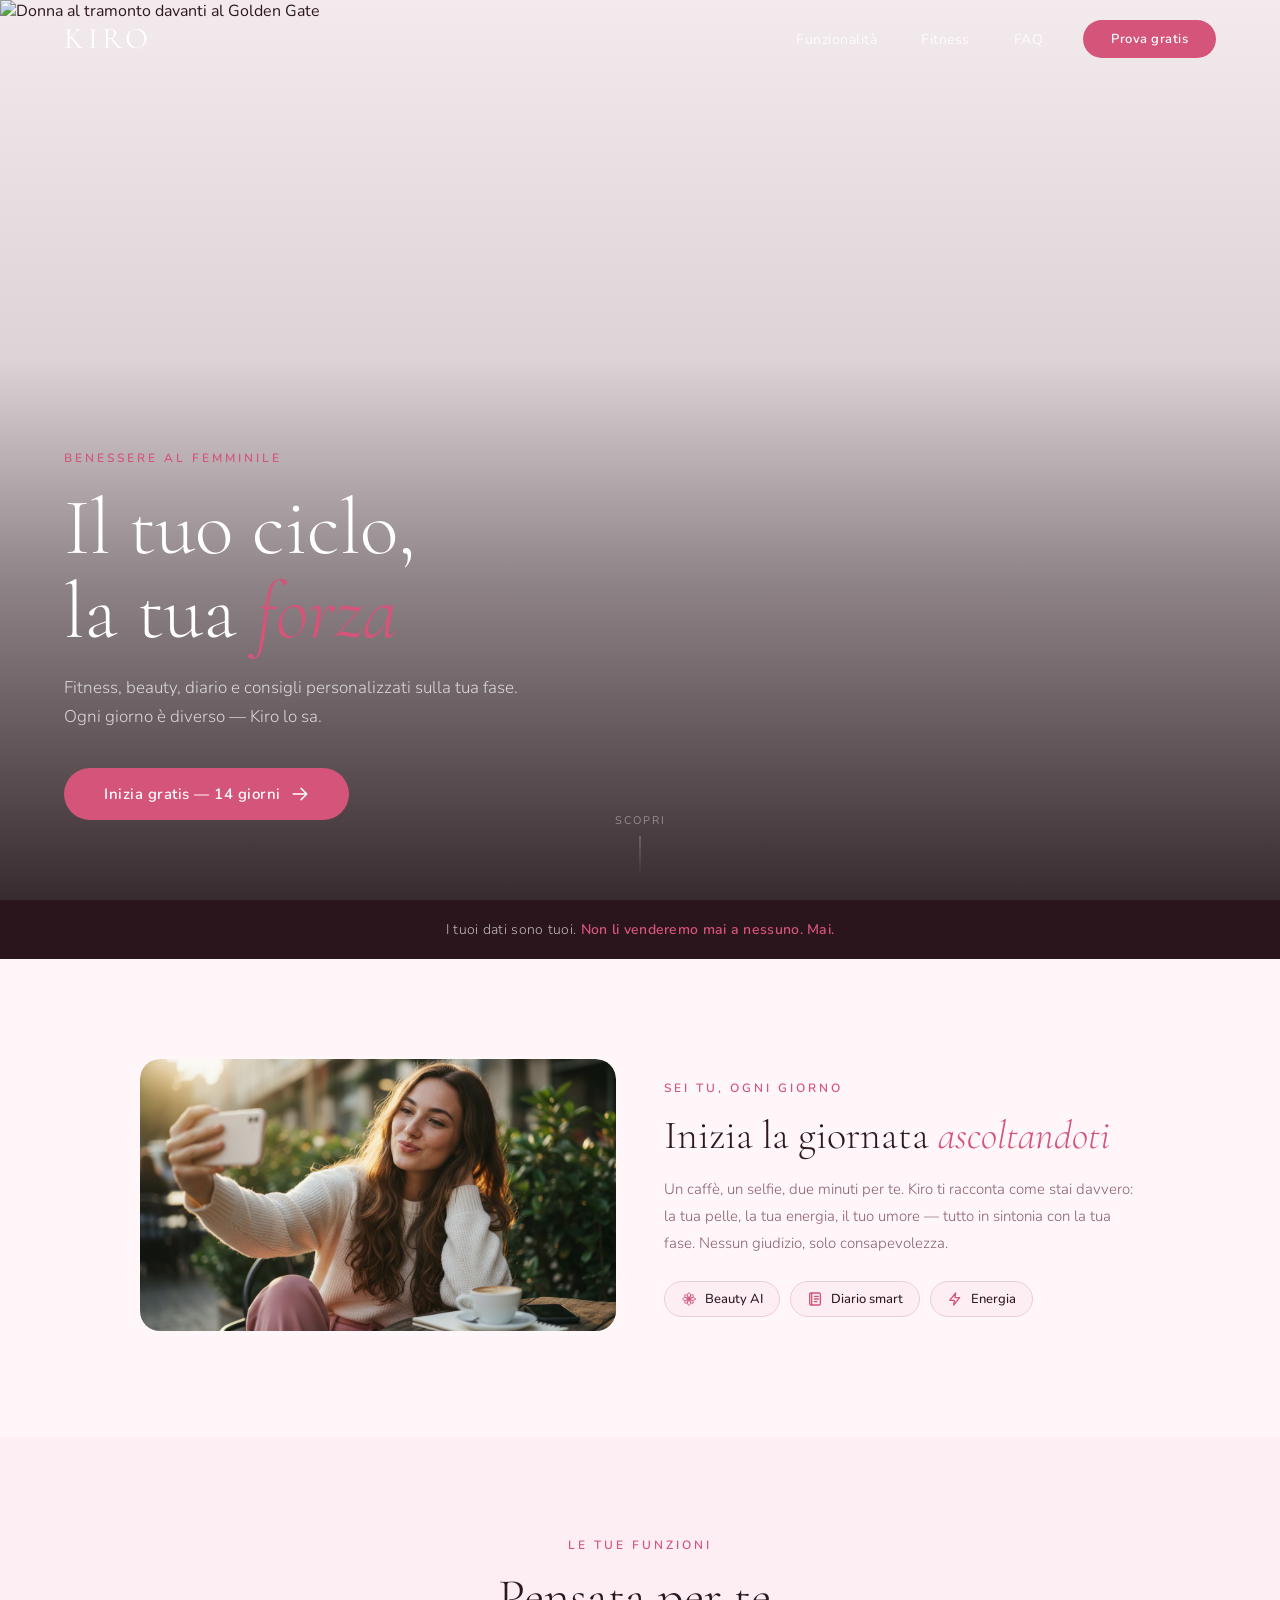
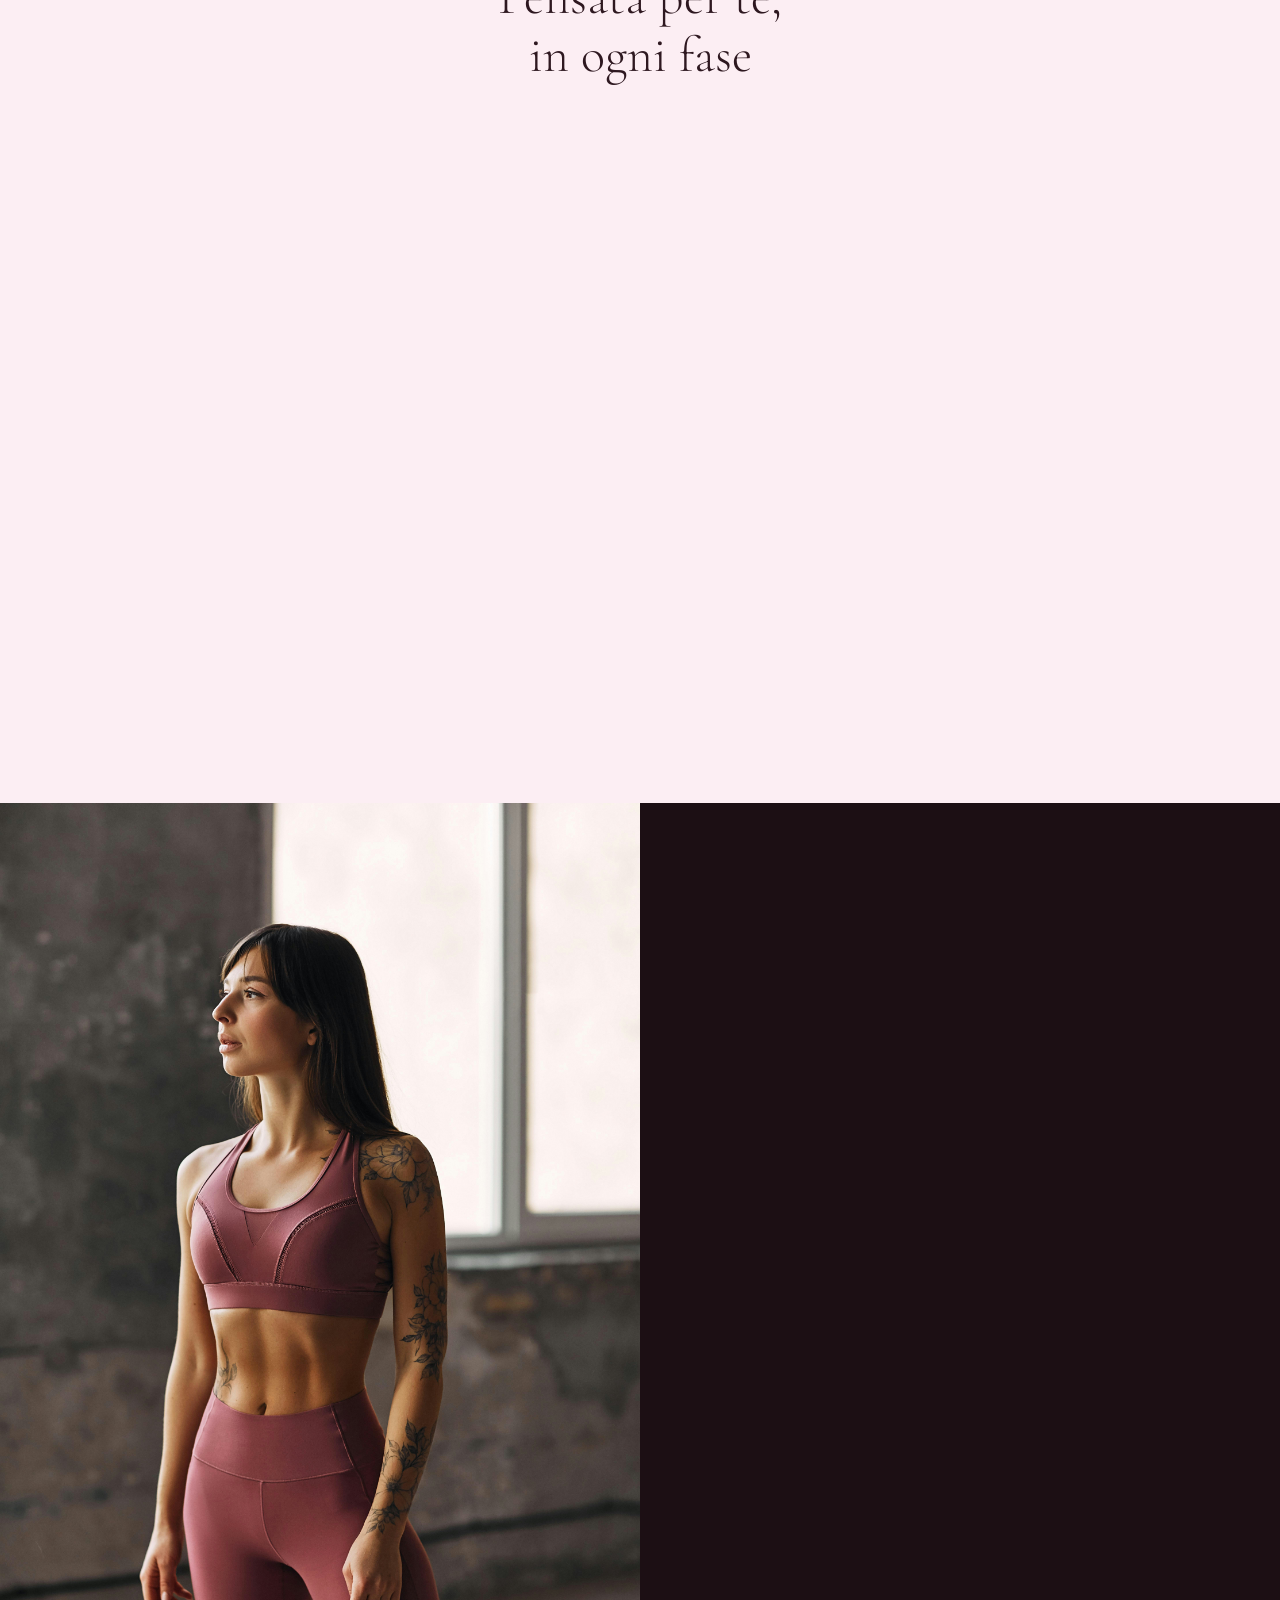
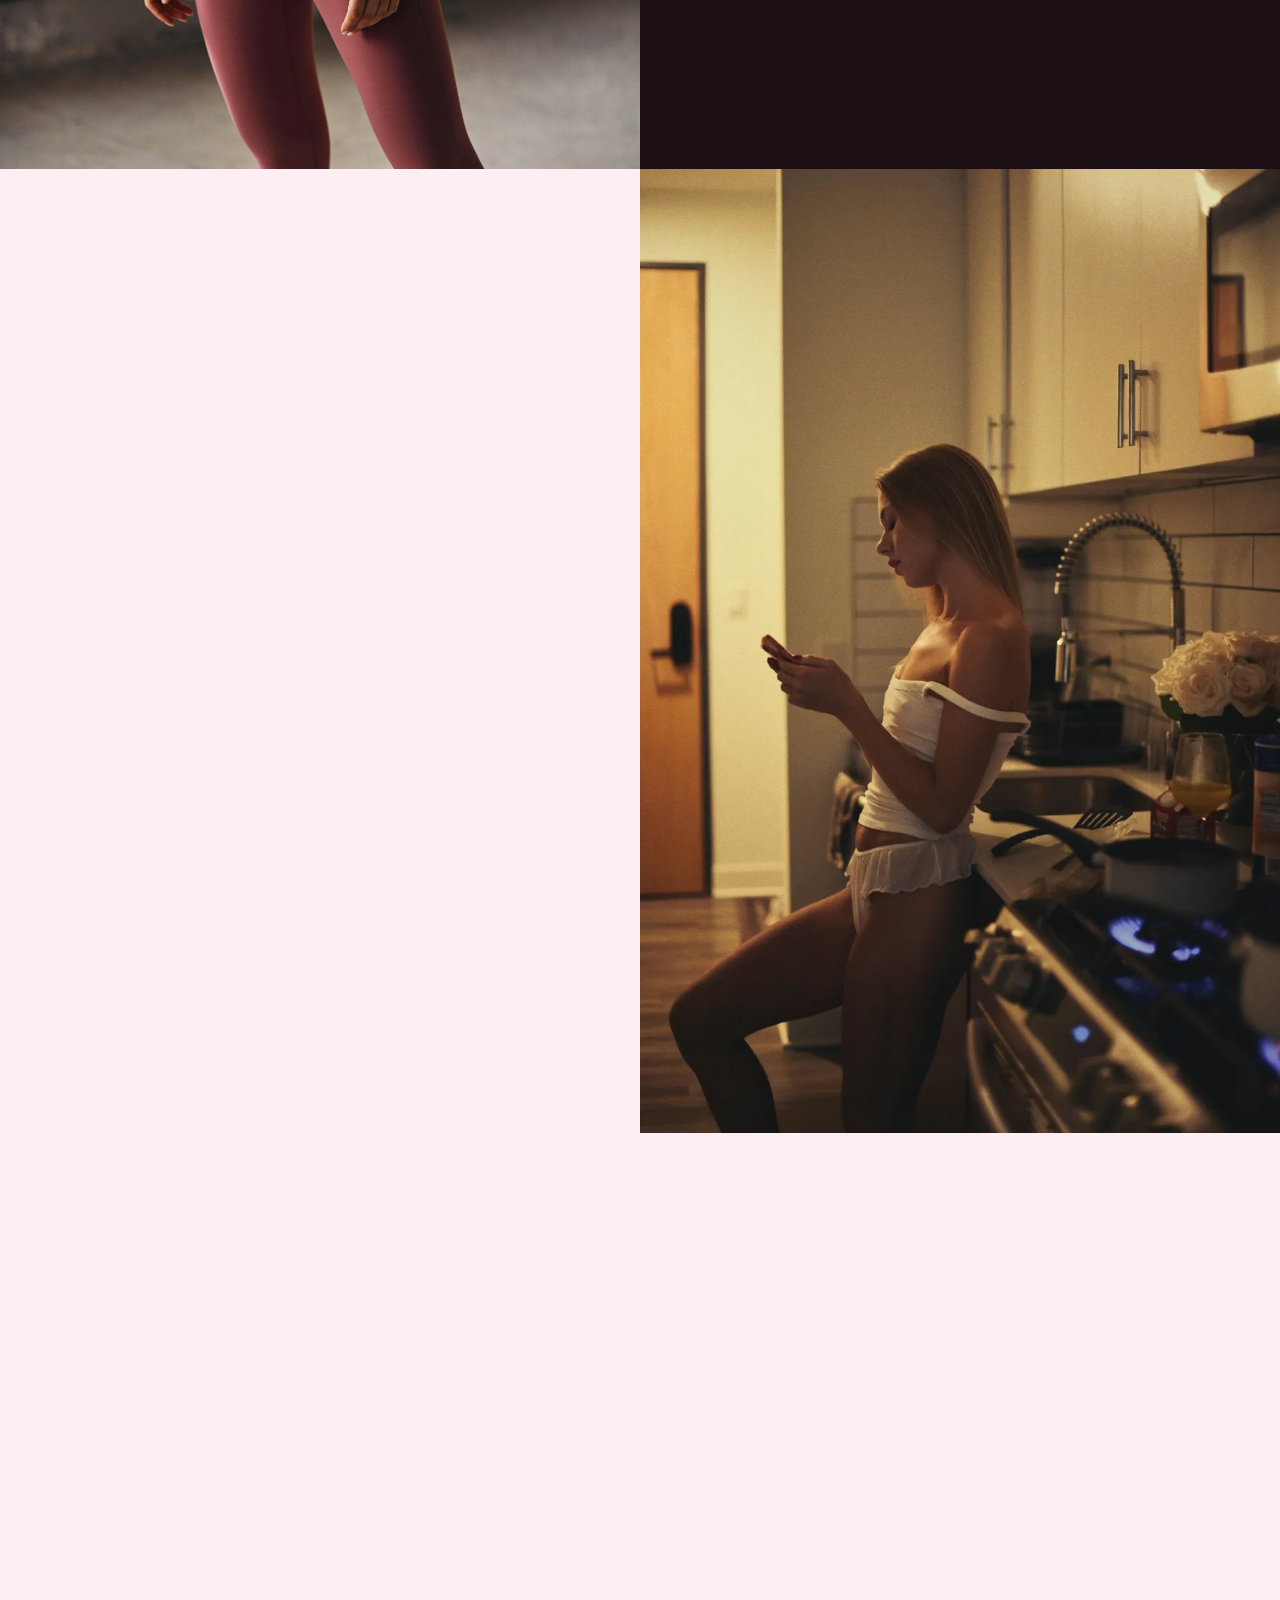
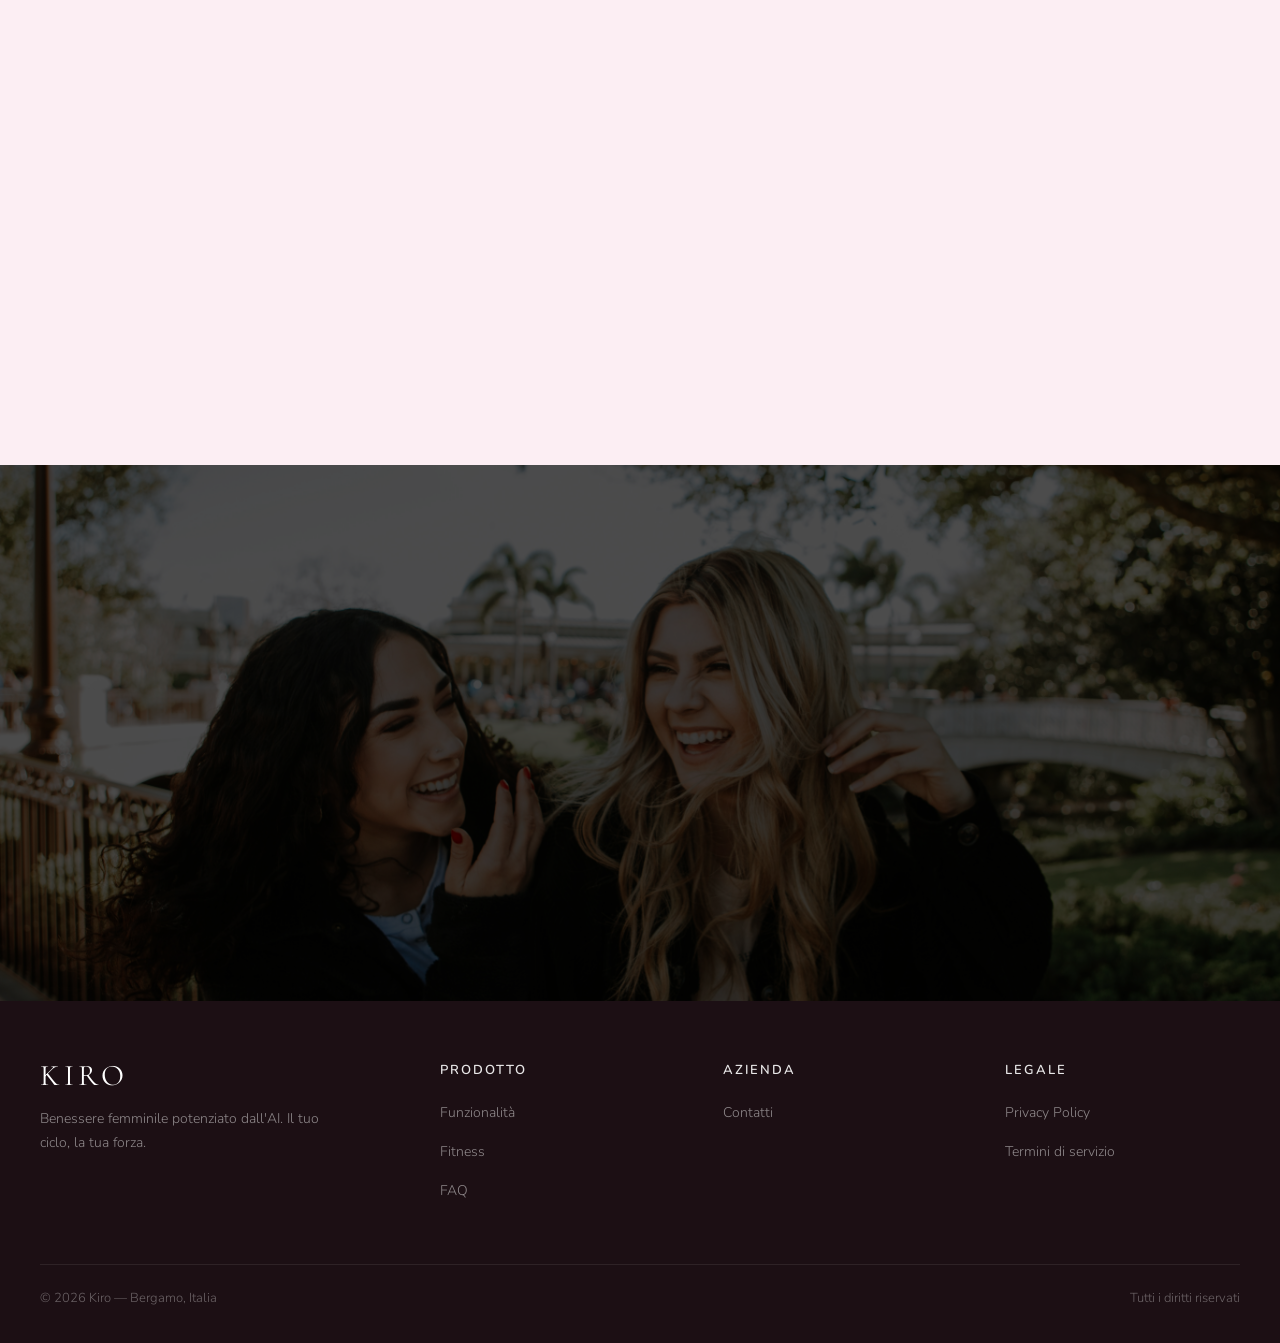
==== index.html @ 4ffe38b7 "Icona AI personale losanga nera" ====
<!DOCTYPE html>
<html lang="it">
<head>
    <meta charset="UTF-8">
    <meta name="viewport" content="width=device-width, initial-scale=1.0">
    <title>Kiro — Il tuo ciclo, la tua forza</title>
    <meta name="description" content="Kiro adatta fitness, beauty, diario e consigli alla fase del tuo ciclo mestruale. Potenziata dall'AI. Provalo gratis 14 giorni.">
    <meta name="theme-color" content="#D4547A">

    <meta property="og:type" content="website">
    <meta property="og:url" content="https://www.getkiroo.com/">
    <meta property="og:title" content="Kiro — Il tuo ciclo, la tua forza">
    <meta property="og:description" content="Fitness, beauty, diario e consigli personalizzati sulla tua fase del ciclo. Potenziata dall'AI.">
    <meta property="og:image" content="https://www.getkiroo.com/images/hero-tramonto.jpg">
    <meta property="og:locale" content="it_IT">
    <meta name="twitter:card" content="summary_large_image">
    <meta name="twitter:title" content="Kiro — Il tuo ciclo, la tua forza">
    <meta name="twitter:description" content="Fitness, beauty, diario e consigli personalizzati sulla tua fase del ciclo.">
    <meta name="twitter:image" content="https://www.getkiroo.com/images/hero-tramonto.jpg">

    <link rel="icon" type="image/svg+xml" href="favicon.svg">
    <link rel="preconnect" href="https://fonts.googleapis.com">
    <link rel="preconnect" href="https://fonts.gstatic.com" crossorigin>
    <link href="https://fonts.googleapis.com/css2?family=Cormorant+Garamond:ital,wght@0,300;0,400;0,500;1,300;1,400&family=Nunito:wght@300;400;600;700&display=swap" rel="stylesheet">
    <link rel="stylesheet" href="css/base.css">
    <link rel="stylesheet" href="css/nav.css">
    <link rel="stylesheet" href="css/hero.css">
    <link rel="stylesheet" href="css/sections.css">
    <link rel="stylesheet" href="css/faq.css">
    <link rel="stylesheet" href="css/footer.css">
    <link rel="stylesheet" href="css/responsive.css">
</head>
<body>

    <nav id="navbar">
        <div class="nav-inner">
            <a href="#" class="nav-logo" aria-label="Kiro home">
                <span class="logo-text">Kiro</span>
            </a>
            <ul class="nav-links" id="navLinks">
                <li><a href="#features">Funzionalità</a></li>
                <li><a href="#fitness">Fitness</a></li>
                <li><a href="#faq">FAQ</a></li>
                <li><a href="#download" class="nav-cta">Prova gratis</a></li>
            </ul>
            <button class="nav-mobile-toggle" id="mobileToggle" aria-label="Apri menu" aria-expanded="false">
                <span></span>
                <span></span>
                <span></span>
            </button>
        </div>
    </nav>

    <section class="hero">
        <img src="images/hero-tramonto.jpg" alt="Donna al tramonto davanti al Golden Gate" class="hero-img">
        <div class="hero-overlay"></div>
        <div class="hero-content">
            <span class="hero-tag">Benessere al femminile</span>
            <h1 class="hero-title">Il tuo ciclo,<br>la tua <em>forza</em></h1>
            <p class="hero-sub">Fitness, beauty, diario e consigli personalizzati sulla tua fase. Ogni giorno è diverso — Kiro lo sa.</p>
            <a href="#download" class="hero-btn">
                Inizia gratis — 14 giorni
                <svg xmlns="http://www.w3.org/2000/svg" fill="none" viewBox="0 0 24 24" stroke-width="2" stroke="currentColor" aria-hidden="true"><path stroke-linecap="round" stroke-linejoin="round" d="M13.5 4.5L21 12m0 0l-7.5 7.5M21 12H3"/></svg>
            </a>
        </div>
        <div class="hero-scroll-hint" aria-hidden="true">
            <span>Scopri</span>
            <div class="scroll-line"></div>
        </div>
    </section>

    <div class="privacy-bar">
        <p>I tuoi dati sono tuoi. <strong>Non li venderemo mai a nessuno. Mai.</strong></p>
    </div>

    <section class="spotlight reveal">
        <div class="container">
            <div class="spotlight-grid">
                <div class="spotlight-img">
                    <img src="images/selfie-caffe.png" alt="Donna sorridente al caffè con il telefono in mano">
                </div>
                <div class="spotlight-text">
                    <span class="tag">Sei tu, ogni giorno</span>
                    <h2>Inizia la giornata <em>ascoltandoti</em></h2>
                    <p>Un caffè, un selfie, due minuti per te. Kiro ti racconta come stai davvero: la tua pelle, la tua energia, il tuo umore — tutto in sintonia con la tua fase. Nessun giudizio, solo consapevolezza.</p>
                    <div class="spotlight-tags">
                        <span class="chip">
                            <svg width="16" height="16" viewBox="0 0 36 36" fill="none" stroke="#D4547A" stroke-width="1.8" stroke-linecap="round" stroke-linejoin="round" aria-hidden="true">
                                <ellipse cx="18" cy="10" rx="3.5" ry="6"/>
                                <ellipse cx="18" cy="26" rx="3.5" ry="6"/>
                                <ellipse cx="10" cy="18" rx="6" ry="3.5"/>
                                <ellipse cx="26" cy="18" rx="6" ry="3.5"/>
                                <g transform="rotate(45 18 18)">
                                    <ellipse cx="18" cy="10" rx="3" ry="5"/>
                                    <ellipse cx="18" cy="26" rx="3" ry="5"/>
                                    <ellipse cx="10" cy="18" rx="5" ry="3"/>
                                    <ellipse cx="26" cy="18" rx="5" ry="3"/>
                                </g>
                                <circle cx="18" cy="18" r="2" fill="#D4547A"/>
                            </svg>
                            Beauty AI
                        </span>
                        <span class="chip">
                            <svg width="16" height="16" viewBox="0 0 24 24" fill="none" stroke="#D4547A" stroke-width="2" stroke-linecap="round" stroke-linejoin="round" aria-hidden="true">
                                <rect x="4" y="3" width="16" height="18" rx="2"/>
                                <path d="M7 3v18"/>
                                <path d="M11 8h6"/>
                                <path d="M11 12h6"/>
                                <path d="M11 16h4"/>
                            </svg>
                            Diario smart
                        </span>
                        <span class="chip">
                            <svg width="16" height="16" viewBox="0 0 24 24" fill="none" stroke="#D4547A" stroke-width="2" stroke-linecap="round" stroke-linejoin="round" aria-hidden="true">
                                <path d="M13 3L4 14h7l-1 7 9 -11h-7l1 -7z"/>
                            </svg>
                            Energia
                        </span>
                    </div>
                </div>
            </div>
        </div>
    </section>

    <section class="features" id="features">
        <div class="features-header reveal">
            <span class="tag">Le tue funzioni</span>
            <h2>Pensata per te,<br>in ogni fase</h2>
        </div>
        <div class="features-grid">

            <div class="feature-card reveal">
                <div class="feature-icon">
                    <svg width="26" height="26" viewBox="0 0 24 24" fill="none" stroke="#D4547A" stroke-width="2" stroke-linecap="round" stroke-linejoin="round" aria-hidden="true">
                        <path d="M16 12a6 6 0 1 1 -6 -6a4 4 0 0 0 6 6z"/>
                    </svg>
                </div>
                <h3>Ciclo</h3>
                <p>Traccia il tuo ciclo con precisione scientifica. Calendario, fertilità e promemoria pillola — tutto a portata di tap.</p>
            </div>

            <div class="feature-card reveal">
                <div class="feature-icon">
                    <svg width="26" height="26" viewBox="0 0 32 32" fill="none" stroke="#D4547A" stroke-width="2" stroke-linecap="round" stroke-linejoin="round" aria-hidden="true">
                        <path d="M5 13h4"/>
                        <path d="M9 9v8"/>
                        <path d="M23 9v8"/>
                        <path d="M23 13h4"/>
                        <path d="M13 9v8"/>
                        <path d="M19 9v8"/>
                        <path d="M13 13h6"/>
                    </svg>
                </div>
                <h3>Fitness</h3>
                <p>Piani di allenamento AI che cambiano con la tua fase. Intenso quando sei carica, leggero quando serve.</p>
            </div>

            <div class="feature-card reveal">
                <div class="feature-icon">
                    <svg width="26" height="26" viewBox="0 0 36 36" fill="none" stroke="#D4547A" stroke-width="1.8" stroke-linecap="round" stroke-linejoin="round" aria-hidden="true">
                        <ellipse cx="18" cy="10" rx="3.5" ry="6"/>
                        <ellipse cx="18" cy="26" rx="3.5" ry="6"/>
                        <ellipse cx="10" cy="18" rx="6" ry="3.5"/>
                        <ellipse cx="26" cy="18" rx="6" ry="3.5"/>
                        <g transform="rotate(45 18 18)">
                            <ellipse cx="18" cy="10" rx="3" ry="5"/>
                            <ellipse cx="18" cy="26" rx="3" ry="5"/>
                            <ellipse cx="10" cy="18" rx="5" ry="3"/>
                            <ellipse cx="26" cy="18" rx="5" ry="3"/>
                        </g>
                        <circle cx="18" cy="18" r="2" fill="#D4547A"/>
                    </svg>
                </div>
                <h3>Beauty</h3>
                <p>Consigli pelle, capelli e makeup basati sulla tua fase. Selfie settimanale con analisi AI personalizzata.</p>
            </div>

            <div class="feature-card reveal">
                <div class="feature-icon">
                    <svg width="26" height="26" viewBox="0 0 24 24" fill="none" stroke="#D4547A" stroke-width="2" stroke-linecap="round" stroke-linejoin="round" aria-hidden="true">
                        <rect x="4" y="3" width="16" height="18" rx="2"/>
                        <path d="M7 3v18"/>
                        <path d="M11 8h6"/>
                        <path d="M11 12h6"/>
                        <path d="M11 16h4"/>
                    </svg>
                </div>
                <h3>Diario</h3>
                <p>Umore, sonno, energia — tutto in un diario smart che ti aiuta a capire i tuoi pattern settimana dopo settimana.</p>
            </div>

            <div class="feature-card reveal">
                <div class="feature-icon">
                    <svg width="26" height="26" viewBox="0 0 24 24" fill="#1C0F14" xmlns="http://www.w3.org/2000/svg" aria-hidden="true">
                        <path d="M12 2L22 12L12 22L2 12Z"/>
                    </svg>
                </div>
                <h3>AI personale</h3>
                <p>Recap settimanali intelligenti, piani che si adattano e analisi che imparano da te. Powered by Claude.</p>
            </div>

            <div class="feature-card reveal">
                <div class="feature-icon">
                    <svg width="26" height="26" viewBox="0 0 24 24" fill="none" stroke="#D4547A" stroke-width="2" stroke-linecap="round" stroke-linejoin="round" aria-hidden="true">
                        <rect x="5" y="11" width="14" height="10" rx="2"/>
                        <path d="M8 11V7a4 4 0 0 1 8 0v4"/>
                    </svg>
                </div>
                <h3>Privacy totale</h3>
                <p>I tuoi dati non vengono mai venduti. Selfie analizzati e cancellati. Il diario si resetta ogni 7 giorni.</p>
            </div>

        </div>
    </section>

    <section class="split" id="fitness">
        <div class="split-img">
            <img src="images/fitness-rosa.jpg" alt="Donna in outfit fitness rosa">
        </div>
        <div class="split-text">
            <div class="split-text-inner reveal">
                <span class="tag">Fitness intelligente</span>
                <h2>Allenati con il tuo <em>ritmo</em></h2>
                <ul class="split-points">
                    <li>
                        <span class="dot"></span>
                        Piano settimanale generato dall'AI in base alla tua fase del ciclo
                    </li>
                    <li>
                        <span class="dot"></span>
                        Intenso quando sei in fase follicolare, leggero in fase luteale
                    </li>
                    <li>
                        <span class="dot"></span>
                        Esercizi sostituibili al volo — scegli tu cosa funziona
                    </li>
                    <li>
                        <span class="dot"></span>
                        Si rinnova ogni 7 giorni, sempre fresco, sempre su misura
                    </li>
                </ul>
            </div>
        </div>
    </section>

    <section class="split split-reverse" id="liberta">
        <div class="split-img">
            <img src="images/cucina-sera.png" alt="Donna la sera, in un momento per sé">
        </div>
        <div class="split-text split-text-light">
            <div class="split-text-inner reveal">
                <span class="tag">Il tuo tempo</span>
                <h2>La libertà di essere <em>te stessa</em></h2>
                <p class="split-paragraph">Nessuno ti conosce meglio di te. Kiro ti dà gli strumenti per ascoltarti — il resto lo decidi tu. Il tuo corpo, le tue scelte, il tuo ritmo. Sempre.</p>
            </div>
        </div>
    </section>

    <section class="faq" id="faq">
        <div class="faq-header reveal">
            <h2>Domande frequenti</h2>
        </div>
        <div class="faq-list">
            <div class="faq-item reveal">
                <button class="faq-q" aria-expanded="false">
                    Kiro è gratuita?
                    <span class="plus" aria-hidden="true">+</span>
                </button>
                <div class="faq-a"><div class="faq-a-inner">
                    Sì! Hai 14 giorni di prova gratuita con tutte le funzionalità. Dopo puoi scegliere il piano mensile a €7,99/mese o annuale a €59,99/anno.
                </div></div>
            </div>
            <div class="faq-item reveal">
                <button class="faq-q" aria-expanded="false">
                    I miei dati sono al sicuro?
                    <span class="plus" aria-hidden="true">+</span>
                </button>
                <div class="faq-a"><div class="faq-a-inner">
                    Assolutamente. I tuoi dati non vengono mai venduti a nessuno. I selfie vengono analizzati e immediatamente cancellati. Le note del diario si cancellano ogni 7 giorni. La tua privacy è sacra.
                </div></div>
            </div>
            <div class="faq-item reveal">
                <button class="faq-q" aria-expanded="false">
                    Come funziona il piano fitness AI?
                    <span class="plus" aria-hidden="true">+</span>
                </button>
                <div class="faq-a"><div class="faq-a-inner">
                    Kiro genera un piano settimanale personalizzato in base alla tua fase del ciclo, al tuo obiettivo, livello di esperienza e attrezzatura disponibile. Ogni 7 giorni ricevi un nuovo piano, e puoi sostituire singoli esercizi in qualsiasi momento.
                </div></div>
            </div>
            <div class="faq-item reveal">
                <button class="faq-q" aria-expanded="false">
                    Il calcolo della fertilità è affidabile?
                    <span class="plus" aria-hidden="true">+</span>
                </button>
                <div class="faq-a"><div class="faq-a-inner">
                    Il calcolo è basato sulla ricerca di Wilcox et al. pubblicata sul New England Journal of Medicine (1995), condotta su 625 cicli reali con misurazioni ormonali. Non sostituisce il consulto medico, ma è scientificamente solido.
                </div></div>
            </div>
            <div class="faq-item reveal">
                <button class="faq-q" aria-expanded="false">
                    Su quali dispositivi funziona?
                    <span class="plus" aria-hidden="true">+</span>
                </button>
                <div class="faq-a"><div class="faq-a-inner">
                    Kiro è disponibile su iOS (iPhone). La versione Android è in arrivo. L'app è sviluppata con React Native per garantire un'esperienza fluida e nativa.
                </div></div>
            </div>
            <div class="faq-item reveal">
                <button class="faq-q" aria-expanded="false">
                    Cosa analizza il selfie beauty?
                    <span class="plus" aria-hidden="true">+</span>
                </button>
                <div class="faq-a"><div class="faq-a-inner">
                    Scatti un selfie settimanale e l'AI analizza lo stato della tua pelle in relazione alla fase del ciclo, dandoti consigli personalizzati su skincare, capelli, makeup e profumo. La foto non viene mai salvata.
                </div></div>
            </div>
            <div class="faq-item reveal">
                <button class="faq-q" aria-expanded="false">
                    Posso cancellare l'abbonamento?
                    <span class="plus" aria-hidden="true">+</span>
                </button>
                <div class="faq-a"><div class="faq-a-inner">
                    Certo. Puoi cancellare in qualsiasi momento direttamente dall'app. Nessun vincolo, nessuna penale, nessuna domanda.
                </div></div>
            </div>
        </div>
    </section>

    <section class="cta-final" id="download">
        <img src="images/amiche-ridono.jpg" alt="" class="cta-final-bg" aria-hidden="true">
        <div class="cta-final-content reveal">
            <h2>Inizia a vivere<br>al tuo <em>ritmo</em></h2>
            <p>14 giorni gratuiti. Nessun impegno. Solo tu.</p>
            <a href="#" class="hero-btn" id="downloadBtn">
                Scarica Kiro
                <svg xmlns="http://www.w3.org/2000/svg" fill="none" viewBox="0 0 24 24" stroke-width="2" stroke="currentColor" aria-hidden="true"><path stroke-linecap="round" stroke-linejoin="round" d="M13.5 4.5L21 12m0 0l-7.5 7.5M21 12H3"/></svg>
            </a>
            <p class="cta-coming">Disponibile presto su App Store</p>
        </div>
    </section>

    <footer>
        <div class="footer-inner">
            <div class="footer-brand">
                <a href="#" class="nav-logo" aria-label="Kiro home">
                    <span class="logo-text">Kiro</span>
                </a>
                <p>Benessere femminile potenziato dall'AI. Il tuo ciclo, la tua forza.</p>
            </div>
            <div class="footer-col">
                <h4>Prodotto</h4>
                <ul>
                    <li><a href="#features">Funzionalità</a></li>
                    <li><a href="#fitness">Fitness</a></li>
                    <li><a href="#faq">FAQ</a></li>
                </ul>
            </div>
            <div class="footer-col">
                <h4>Azienda</h4>
                <ul>
                    <li><a href="mailto:hello@getkiroo.com">Contatti</a></li>
                </ul>
            </div>
            <div class="footer-col">
                <h4>Legale</h4>
                <ul>
                    <li><a href="privacy.html">Privacy Policy</a></li>
                    <li><a href="termini.html">Termini di servizio</a></li>
                </ul>
            </div>
        </div>
        <div class="footer-bottom">
            <p>&copy; 2026 Kiro — Bergamo, Italia</p>
            <p>Tutti i diritti riservati</p>
        </div>
    </footer>

    <script src="script.js"></script>
</body>
</html>
---- css/base.css ----
:root {
    --accent: #D4547A;
    --accent-dark: #B8435F;
    --bg: #FFF6F9;
    --soft: #FCEEF3;
    --muted: #EDCDD7;
    --text: #2E1820;
    --text-secondary: #8A6070;
    --text-tertiary: #BBA0AC;
    --dark: #1C0F14;
    --dark2: #2A151C;
    --green: #81C784;
    --green-soft: #E8F5E9;
    --font-display: 'Cormorant Garamond', Georgia, serif;
    --font-body: 'Nunito', sans-serif;
}

* { margin: 0; padding: 0; box-sizing: border-box; }

html {
    scroll-behavior: smooth;
    -webkit-font-smoothing: antialiased;
}

body {
    font-family: var(--font-body);
    color: var(--text);
    background: var(--bg);
    overflow-x: hidden;
}

section[id],
div[id] {
    scroll-margin-top: 80px;
}

.container {
    max-width: 1200px;
    margin: 0 auto;
    padding: 0 24px;
}

.tag {
    font-family: var(--font-body);
    font-size: 12px;
    font-weight: 600;
    letter-spacing: 3px;
    text-transform: uppercase;
    color: var(--accent);
    margin-bottom: 16px;
    display: block;
}

.reveal {
    opacity: 0;
    transform: translateY(40px);
    transition: opacity 0.8s cubic-bezier(0.22, 1, 0.36, 1), transform 0.8s cubic-bezier(0.22, 1, 0.36, 1);
}

.reveal.visible {
    opacity: 1;
    transform: translateY(0);
}

@keyframes fadeUp {
    from { opacity: 0; transform: translateY(30px); }
    to { opacity: 1; transform: translateY(0); }
}

@keyframes fadeIn {
    from { opacity: 0; }
    to { opacity: 1; }
}

@keyframes scrollPulse {
    0%, 100% { opacity: 0.4; transform: scaleY(1); }
    50% { opacity: 1; transform: scaleY(1.2); }
}
---- css/nav.css ----
nav {
    position: fixed;
    top: 0;
    left: 0;
    right: 0;
    z-index: 1000;
    padding: 20px 0;
    transition: all 0.4s ease;
}

nav.scrolled {
    background: rgba(28, 15, 20, 0.92);
    backdrop-filter: blur(20px);
    -webkit-backdrop-filter: blur(20px);
    padding: 14px 0;
    box-shadow: 0 4px 30px rgba(0,0,0,0.15);
}

nav .nav-inner {
    max-width: 1200px;
    margin: 0 auto;
    padding: 0 24px;
    display: flex;
    align-items: center;
    justify-content: space-between;
}

.nav-logo {
    display: inline-flex;
    align-items: center;
    text-decoration: none;
}

.logo-text {
    font-family: var(--font-display);
    font-size: 30px;
    font-weight: 400;
    letter-spacing: 4px;
    color: #fff;
    text-transform: uppercase;
    line-height: 1;
    transition: color 0.3s ease;
}

.logo-icon { flex-shrink: 0; }

.nav-links {
    display: flex;
    gap: 36px;
    list-style: none;
    align-items: center;
}

.nav-links a {
    color: rgba(255,255,255,0.85);
    text-decoration: none;
    font-family: var(--font-body);
    font-size: 14px;
    font-weight: 400;
    letter-spacing: 0.5px;
    transition: color 0.3s;
    padding: 8px 4px;
    display: inline-block;
}

.nav-links a:hover { color: #fff; }

.nav-cta {
    background: var(--accent) !important;
    color: #fff !important;
    padding: 10px 28px !important;
    border-radius: 50px;
    font-weight: 600 !important;
    font-size: 13px !important;
    letter-spacing: 0.5px;
    transition: background 0.3s, transform 0.3s !important;
    display: inline-block;
}

.nav-cta:hover {
    background: var(--accent-dark) !important;
    transform: translateY(-1px);
}

.nav-mobile-toggle {
    display: none;
    background: none;
    border: none;
    cursor: pointer;
    padding: 12px;
    min-width: 48px;
    min-height: 48px;
    align-items: center;
    justify-content: center;
    flex-direction: column;
    gap: 5px;
}

.nav-mobile-toggle span {
    display: block;
    width: 24px;
    height: 2px;
    background: #fff;
    transition: all 0.3s;
    border-radius: 2px;
}

.nav-mobile-toggle.active span:nth-child(1) {
    transform: translateY(7px) rotate(45deg);
}
.nav-mobile-toggle.active span:nth-child(2) {
    opacity: 0;
}
.nav-mobile-toggle.active span:nth-child(3) {
    transform: translateY(-7px) rotate(-45deg);
}
---- css/hero.css ----
/* ═══════════════════════════════════════
   HERO
   ═══════════════════════════════════════ */
.hero {
    position: relative;
    width: 100%;
    height: 100vh;
    min-height: 700px;
    overflow: hidden;
    display: flex;
    align-items: flex-end;
}

.hero-img {
    position: absolute;
    inset: 0;
    width: 100%;
    height: 100%;
    object-fit: cover;
    object-position: center 40%;
}

.hero-overlay {
    position: absolute;
    inset: 0;
    background: linear-gradient(
        to top,
        rgba(28, 15, 20, 0.88) 0%,
        rgba(28, 15, 20, 0.5) 35%,
        rgba(28, 15, 20, 0.15) 60%,
        rgba(28, 15, 20, 0.05) 100%
    );
}

.hero-content {
    position: relative;
    z-index: 2;
    padding: 0 24px 80px 24px;
    max-width: 1200px;
    margin: 0 auto;
    width: 100%;
}

.hero-tag {
    display: inline-block;
    font-family: var(--font-body);
    font-size: 12px;
    font-weight: 600;
    letter-spacing: 3px;
    text-transform: uppercase;
    color: var(--accent);
    margin-bottom: 20px;
    opacity: 0;
    animation: fadeUp 0.8s 0.3s forwards;
}

.hero-title {
    font-family: var(--font-display);
    font-weight: 300;
    font-size: clamp(42px, 7vw, 80px);
    line-height: 1.05;
    color: #fff;
    max-width: 680px;
    margin-bottom: 20px;
    opacity: 0;
    animation: fadeUp 0.8s 0.5s forwards;
}

.hero-title em {
    font-style: italic;
    color: var(--accent);
}

.hero-sub {
    font-family: var(--font-body);
    font-size: 17px;
    font-weight: 300;
    color: rgba(255,255,255,0.75);
    max-width: 480px;
    line-height: 1.7;
    margin-bottom: 36px;
    opacity: 0;
    animation: fadeUp 0.8s 0.7s forwards;
}

.hero-btn {
    display: inline-flex;
    align-items: center;
    gap: 10px;
    background: var(--accent);
    color: #fff;
    padding: 16px 40px;
    border-radius: 50px;
    font-family: var(--font-body);
    font-size: 15px;
    font-weight: 600;
    text-decoration: none;
    letter-spacing: 0.5px;
    transition: all 0.4s cubic-bezier(0.22, 1, 0.36, 1);
    opacity: 0;
    animation: fadeUp 0.8s 0.9s forwards;
}

.hero-btn:hover {
    background: var(--accent-dark);
    transform: translateY(-3px);
    box-shadow: 0 12px 40px rgba(212, 84, 122, 0.35);
}

.hero-btn svg {
    width: 18px;
    height: 18px;
    transition: transform 0.3s;
}

.hero-btn:hover svg { transform: translateX(3px); }

.hero-scroll-hint {
    position: absolute;
    bottom: 24px;
    left: 50%;
    transform: translateX(-50%);
    z-index: 2;
    display: flex;
    flex-direction: column;
    align-items: center;
    gap: 8px;
    opacity: 0;
    animation: fadeIn 1s 1.5s forwards;
}

.hero-scroll-hint span {
    font-size: 11px;
    letter-spacing: 2px;
    text-transform: uppercase;
    color: rgba(255,255,255,0.4);
    font-family: var(--font-body);
}

.scroll-line {
    width: 1px;
    height: 40px;
    background: linear-gradient(to bottom, rgba(255,255,255,0.4), transparent);
    animation: scrollPulse 2s ease-in-out infinite;
}

/* ═══════════════════════════════════════
   PRIVACY BAR
   ═══════════════════════════════════════ */
.privacy-bar {
    background: var(--dark2);
    padding: 20px 24px;
    text-align: center;
}

.privacy-bar p {
    font-family: var(--font-body);
    font-size: 14px;
    font-weight: 300;
    color: rgba(255,255,255,0.7);
    letter-spacing: 0.3px;
}

.privacy-bar strong {
    color: var(--accent);
    font-weight: 600;
}
---- css/sections.css ----
.spotlight {
    padding: 100px 24px;
}

.spotlight-grid {
    display: grid;
    grid-template-columns: 1fr 1fr;
    gap: 48px;
    align-items: center;
    max-width: 1000px;
    margin: 0 auto;
}

.spotlight-img {
    border-radius: 20px;
    overflow: hidden;
}

.spotlight-img img {
    width: 100%;
    height: 100%;
    object-fit: cover;
    border-radius: 20px;
    transition: transform 0.7s cubic-bezier(0.22, 1, 0.36, 1);
}

.spotlight-img:hover img { transform: scale(1.03); }

.spotlight-text h2 {
    font-family: var(--font-display);
    font-weight: 300;
    font-size: clamp(28px, 4vw, 40px);
    color: var(--text);
    line-height: 1.15;
    margin-bottom: 18px;
}

.spotlight-text h2 em {
    font-style: italic;
    color: var(--accent);
}

.spotlight-text p {
    font-family: var(--font-body);
    font-size: 15px;
    font-weight: 300;
    color: var(--text-secondary);
    line-height: 1.8;
    margin-bottom: 24px;
}

.spotlight-tags {
    display: flex;
    gap: 10px;
    flex-wrap: wrap;
}

.chip {
    display: inline-flex;
    align-items: center;
    gap: 8px;
    background: var(--soft);
    color: var(--text);
    font-family: var(--font-body);
    font-size: 13px;
    font-weight: 500;
    padding: 8px 16px;
    border-radius: 50px;
    border: 1px solid var(--muted);
}

.chip svg {
    flex-shrink: 0;
}

.features {
    padding: 100px 24px;
    background: var(--soft);
}

.features-header {
    text-align: center;
    margin-bottom: 64px;
}

.features-header h2 {
    font-family: var(--font-display);
    font-weight: 300;
    font-size: clamp(32px, 5vw, 50px);
    color: var(--text);
    line-height: 1.15;
}

.features-grid {
    display: grid;
    grid-template-columns: repeat(3, 1fr);
    gap: 24px;
    max-width: 1000px;
    margin: 0 auto;
}

.feature-card {
    background: #fff;
    border-radius: 20px;
    padding: 36px 28px;
    transition: transform 0.4s cubic-bezier(0.22, 1, 0.36, 1), box-shadow 0.4s;
    border: 1px solid rgba(237,205,215,0.4);
}

.feature-card:hover {
    transform: translateY(-6px);
    box-shadow: 0 20px 60px rgba(212, 84, 122, 0.1);
}

.feature-icon {
    width: 52px;
    height: 52px;
    background: var(--soft);
    border-radius: 14px;
    display: flex;
    align-items: center;
    justify-content: center;
    margin-bottom: 20px;
}

.feature-icon svg {
    width: 26px;
    height: 26px;
}

.feature-card h3 {
    font-family: var(--font-display);
    font-size: 22px;
    font-weight: 400;
    color: var(--text);
    margin-bottom: 10px;
}

.feature-card p {
    font-family: var(--font-body);
    font-size: 14px;
    font-weight: 300;
    color: var(--text-secondary);
    line-height: 1.7;
}

.split {
    display: grid;
    grid-template-columns: 1fr 1fr;
    min-height: 600px;
}

.split-img {
    position: relative;
    overflow: hidden;
}

.split-img img {
    width: 100%;
    height: 100%;
    object-fit: cover;
    transition: transform 0.8s cubic-bezier(0.22, 1, 0.36, 1);
}

.split-img:hover img { transform: scale(1.03); }

.split-text {
    background: var(--dark);
    display: flex;
    align-items: center;
    padding: 60px 64px;
}

.split-text-inner { max-width: 460px; }

.split-text h2 {
    font-family: var(--font-display);
    font-weight: 300;
    font-size: clamp(30px, 4vw, 44px);
    color: #fff;
    line-height: 1.15;
    margin-bottom: 24px;
}

.split-text h2 em {
    font-style: italic;
    color: var(--accent);
}

.split-points {
    list-style: none;
    margin-top: 28px;
}

.split-points li {
    display: flex;
    align-items: flex-start;
    gap: 14px;
    margin-bottom: 20px;
    font-family: var(--font-body);
    font-size: 15px;
    font-weight: 300;
    color: rgba(255,255,255,0.8);
    line-height: 1.6;
}

.split-points li .dot {
    width: 8px;
    height: 8px;
    border-radius: 50%;
    background: var(--accent);
    flex-shrink: 0;
    margin-top: 8px;
}

.split-reverse { direction: rtl; }
.split-reverse > * { direction: ltr; }

.split-text-light { background: var(--soft); }
.split-text-light h2 { color: var(--text); }

.split-paragraph {
    font-family: var(--font-body);
    font-size: 16px;
    font-weight: 300;
    color: var(--text-secondary);
    line-height: 1.8;
}
---- css/faq.css ----
/* ═══════════════════════════════════════
   FAQ
   ═══════════════════════════════════════ */
.faq {
    padding: 100px 24px;
    background: var(--soft);
}

.faq-header {
    text-align: center;
    margin-bottom: 56px;
}

.faq-header h2 {
    font-family: var(--font-display);
    font-weight: 300;
    font-size: clamp(32px, 5vw, 50px);
    color: var(--text);
}

.faq-list {
    max-width: 720px;
    margin: 0 auto;
}

.faq-item {
    background: #fff;
    border-radius: 16px;
    margin-bottom: 12px;
    overflow: hidden;
    border: 1px solid rgba(237,205,215,0.4);
    transition: box-shadow 0.3s;
}

.faq-item:hover {
    box-shadow: 0 4px 20px rgba(212, 84, 122, 0.08);
}

.faq-q {
    width: 100%;
    background: none;
    border: none;
    padding: 22px 28px;
    display: flex;
    align-items: center;
    justify-content: space-between;
    cursor: pointer;
    font-family: var(--font-body);
    font-size: 16px;
    font-weight: 600;
    color: var(--text);
    text-align: left;
    gap: 16px;
}

.faq-q .plus {
    font-size: 22px;
    color: var(--accent);
    flex-shrink: 0;
    transition: transform 0.3s;
    font-weight: 300;
}

.faq-item.open .faq-q .plus { transform: rotate(45deg); }

.faq-a {
    max-height: 0;
    overflow: hidden;
    transition: max-height 0.4s cubic-bezier(0.22, 1, 0.36, 1);
}

.faq-a-inner {
    padding: 0 28px 22px;
    font-family: var(--font-body);
    font-size: 14px;
    font-weight: 300;
    color: var(--text-secondary);
    line-height: 1.8;
}
---- css/footer.css ----
.cta-final {
    position: relative;
    padding: 120px 24px;
    text-align: center;
    overflow: hidden;
}

.cta-final-bg {
    position: absolute;
    inset: 0;
    width: 100%;
    height: 100%;
    object-fit: cover;
    filter: brightness(0.3);
}

.cta-final-content {
    position: relative;
    z-index: 2;
}

.cta-final h2 {
    font-family: var(--font-display);
    font-weight: 300;
    font-size: clamp(36px, 6vw, 60px);
    color: #fff;
    line-height: 1.1;
    margin-bottom: 16px;
}

.cta-final h2 em {
    font-style: italic;
    color: var(--accent);
}

.cta-final p {
    font-family: var(--font-body);
    font-size: 16px;
    font-weight: 300;
    color: rgba(255,255,255,0.7);
    margin-bottom: 36px;
}

.cta-final .hero-btn {
    opacity: 1;
    animation: none;
}

.cta-coming {
    margin-top: 20px !important;
    margin-bottom: 0 !important;
    font-size: 13px !important;
    color: rgba(255,255,255,0.5) !important;
    letter-spacing: 1px;
    text-transform: uppercase;
    font-weight: 400 !important;
}

footer {
    background: var(--dark);
    padding: 60px 24px 36px;
}

.footer-inner {
    max-width: 1200px;
    margin: 0 auto;
    display: grid;
    grid-template-columns: 1.5fr 1fr 1fr 1fr;
    gap: 48px;
    margin-bottom: 48px;
}

.footer-brand .nav-logo {
    display: inline-flex;
    margin-bottom: 16px;
}

.footer-brand p {
    font-family: var(--font-body);
    font-size: 14px;
    font-weight: 300;
    color: rgba(255,255,255,0.5);
    line-height: 1.7;
    max-width: 280px;
}

.footer-col h4 {
    font-family: var(--font-body);
    font-size: 13px;
    font-weight: 600;
    letter-spacing: 2px;
    text-transform: uppercase;
    color: rgba(255,255,255,0.9);
    margin-bottom: 20px;
}

.footer-col ul { list-style: none; }
.footer-col ul li { margin-bottom: 12px; }

.footer-col ul a {
    font-family: var(--font-body);
    font-size: 14px;
    font-weight: 300;
    color: rgba(255,255,255,0.5);
    text-decoration: none;
    transition: color 0.3s;
    display: inline-block;
    padding: 4px 0;
}

.footer-col ul a:hover { color: var(--accent); }

.footer-bottom {
    max-width: 1200px;
    margin: 0 auto;
    padding-top: 24px;
    border-top: 1px solid rgba(255,255,255,0.08);
    display: flex;
    align-items: center;
    justify-content: space-between;
    flex-wrap: wrap;
    gap: 12px;
}

.footer-bottom p {
    font-family: var(--font-body);
    font-size: 13px;
    font-weight: 300;
    color: rgba(255,255,255,0.35);
}
---- css/responsive.css ----
@media (max-width: 900px) {
    .spotlight-grid { grid-template-columns: 1fr; gap: 32px; }
    .features-grid { grid-template-columns: repeat(2, 1fr); }
    .split { grid-template-columns: 1fr; }
    .split-text { padding: 48px 32px; }
    .footer-inner { grid-template-columns: 1fr 1fr; }
}

@media (max-width: 640px) {
    .nav-links {
        display: none;
        position: absolute;
        top: 100%;
        left: 0;
        right: 0;
        background: rgba(28, 15, 20, 0.98);
        backdrop-filter: blur(20px);
        -webkit-backdrop-filter: blur(20px);
        flex-direction: column;
        padding: 20px 24px 28px;
        gap: 4px;
        align-items: stretch;
        border-top: 1px solid rgba(255,255,255,0.08);
    }

    .nav-links.open {
        display: flex;
    }

    .nav-links li {
        width: 100%;
    }

    .nav-links a {
        display: block;
        padding: 14px 0;
        font-size: 15px;
        width: 100%;
        border-bottom: 1px solid rgba(255,255,255,0.06);
    }

    .nav-links li:last-child a {
        border-bottom: none;
        margin-top: 12px;
        text-align: center;
    }

    .nav-cta {
        padding: 14px 28px !important;
    }

    .nav-mobile-toggle {
        display: flex;
    }

    .hero-content {
        padding-bottom: 60px;
    }

    .features-grid {
        grid-template-columns: 1fr;
    }

    .split-text {
        padding: 40px 24px;
    }

    .footer-inner {
        grid-template-columns: 1fr;
        gap: 32px;
    }

    .footer-bottom {
        flex-direction: column;
        text-align: center;
    }
}
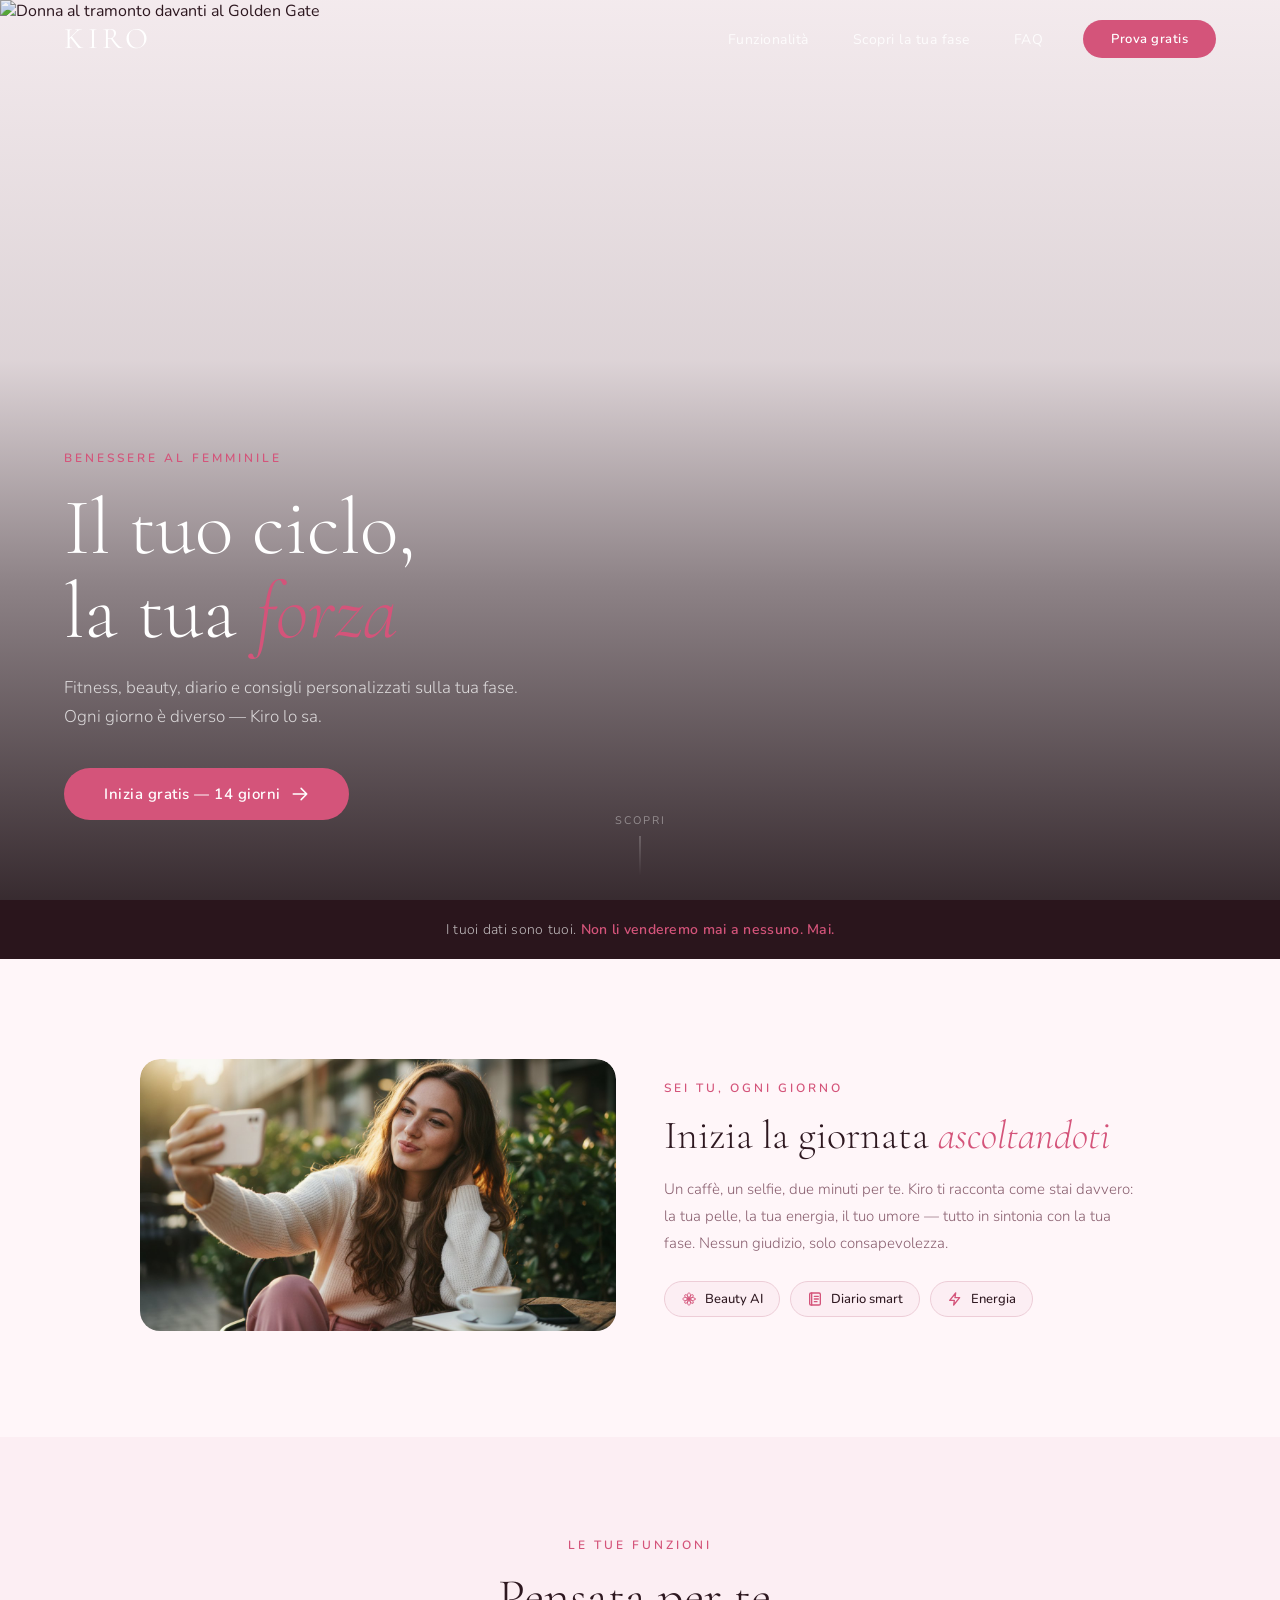
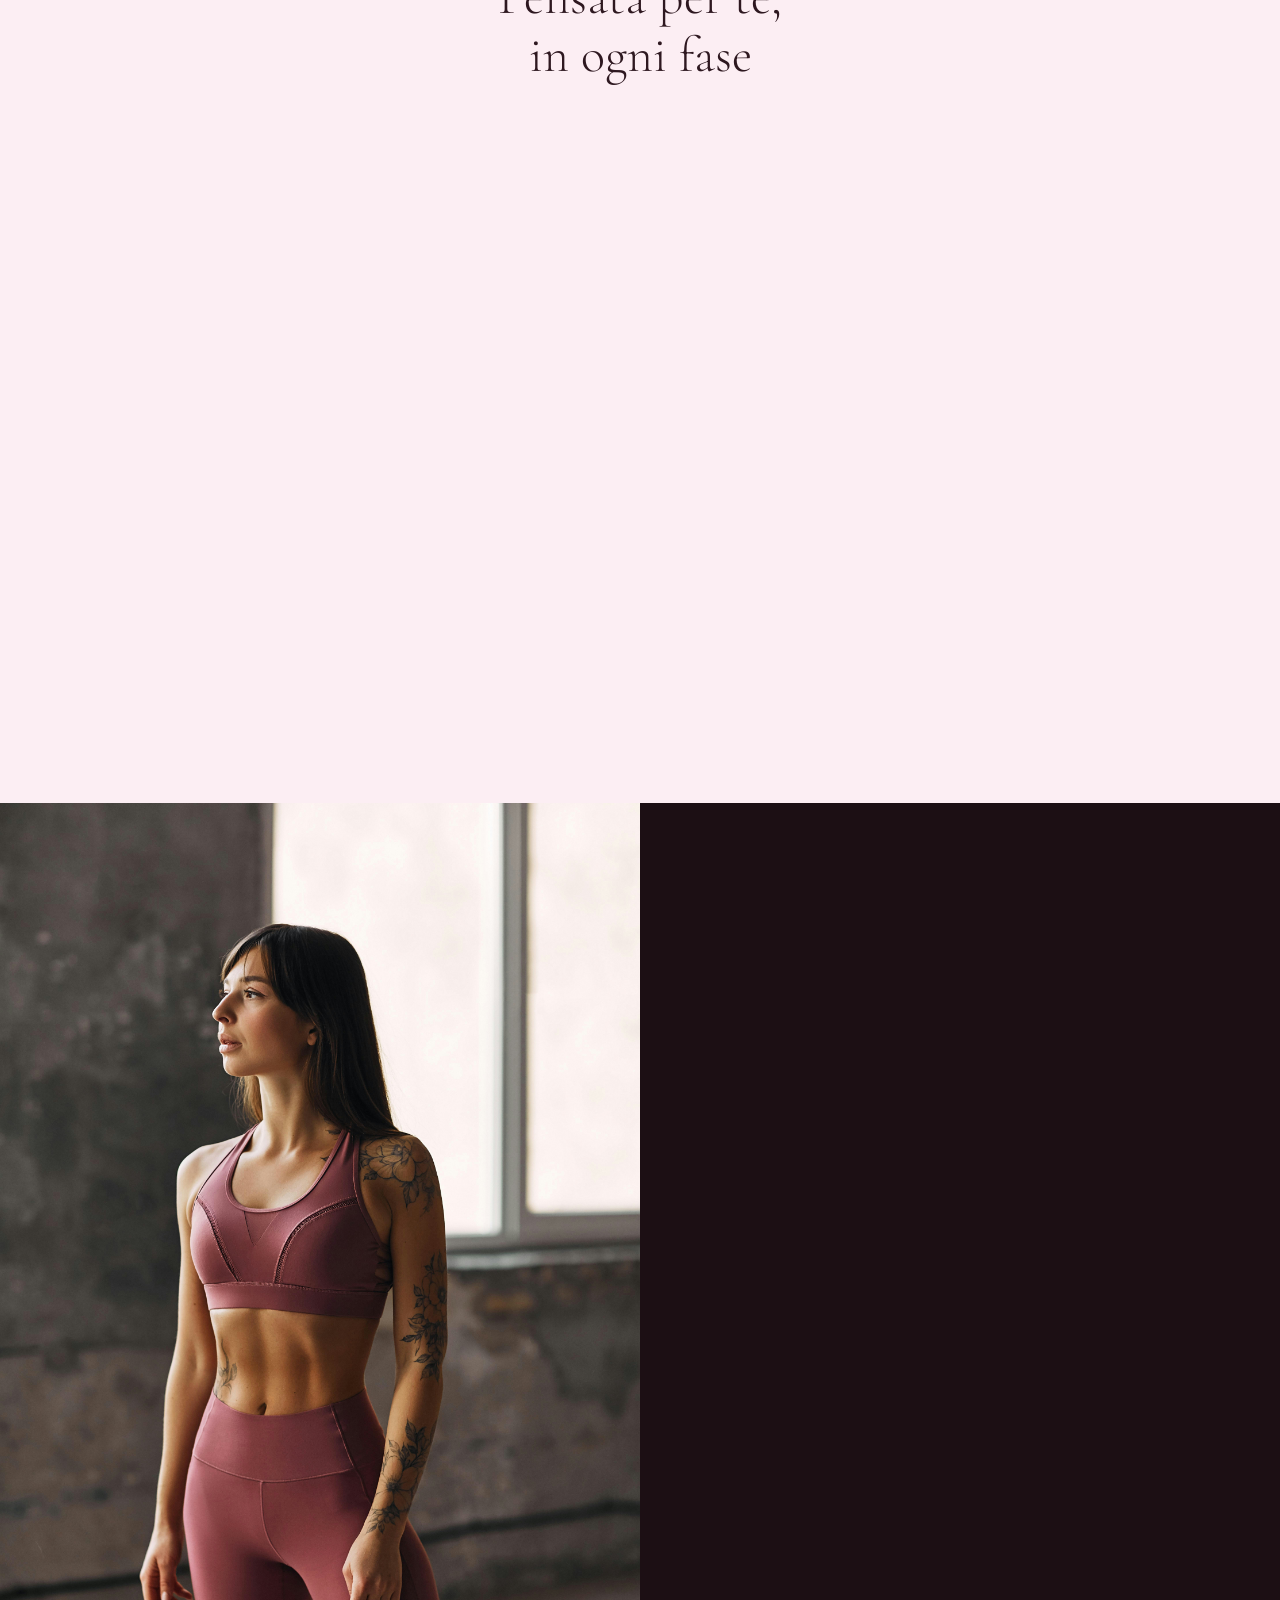
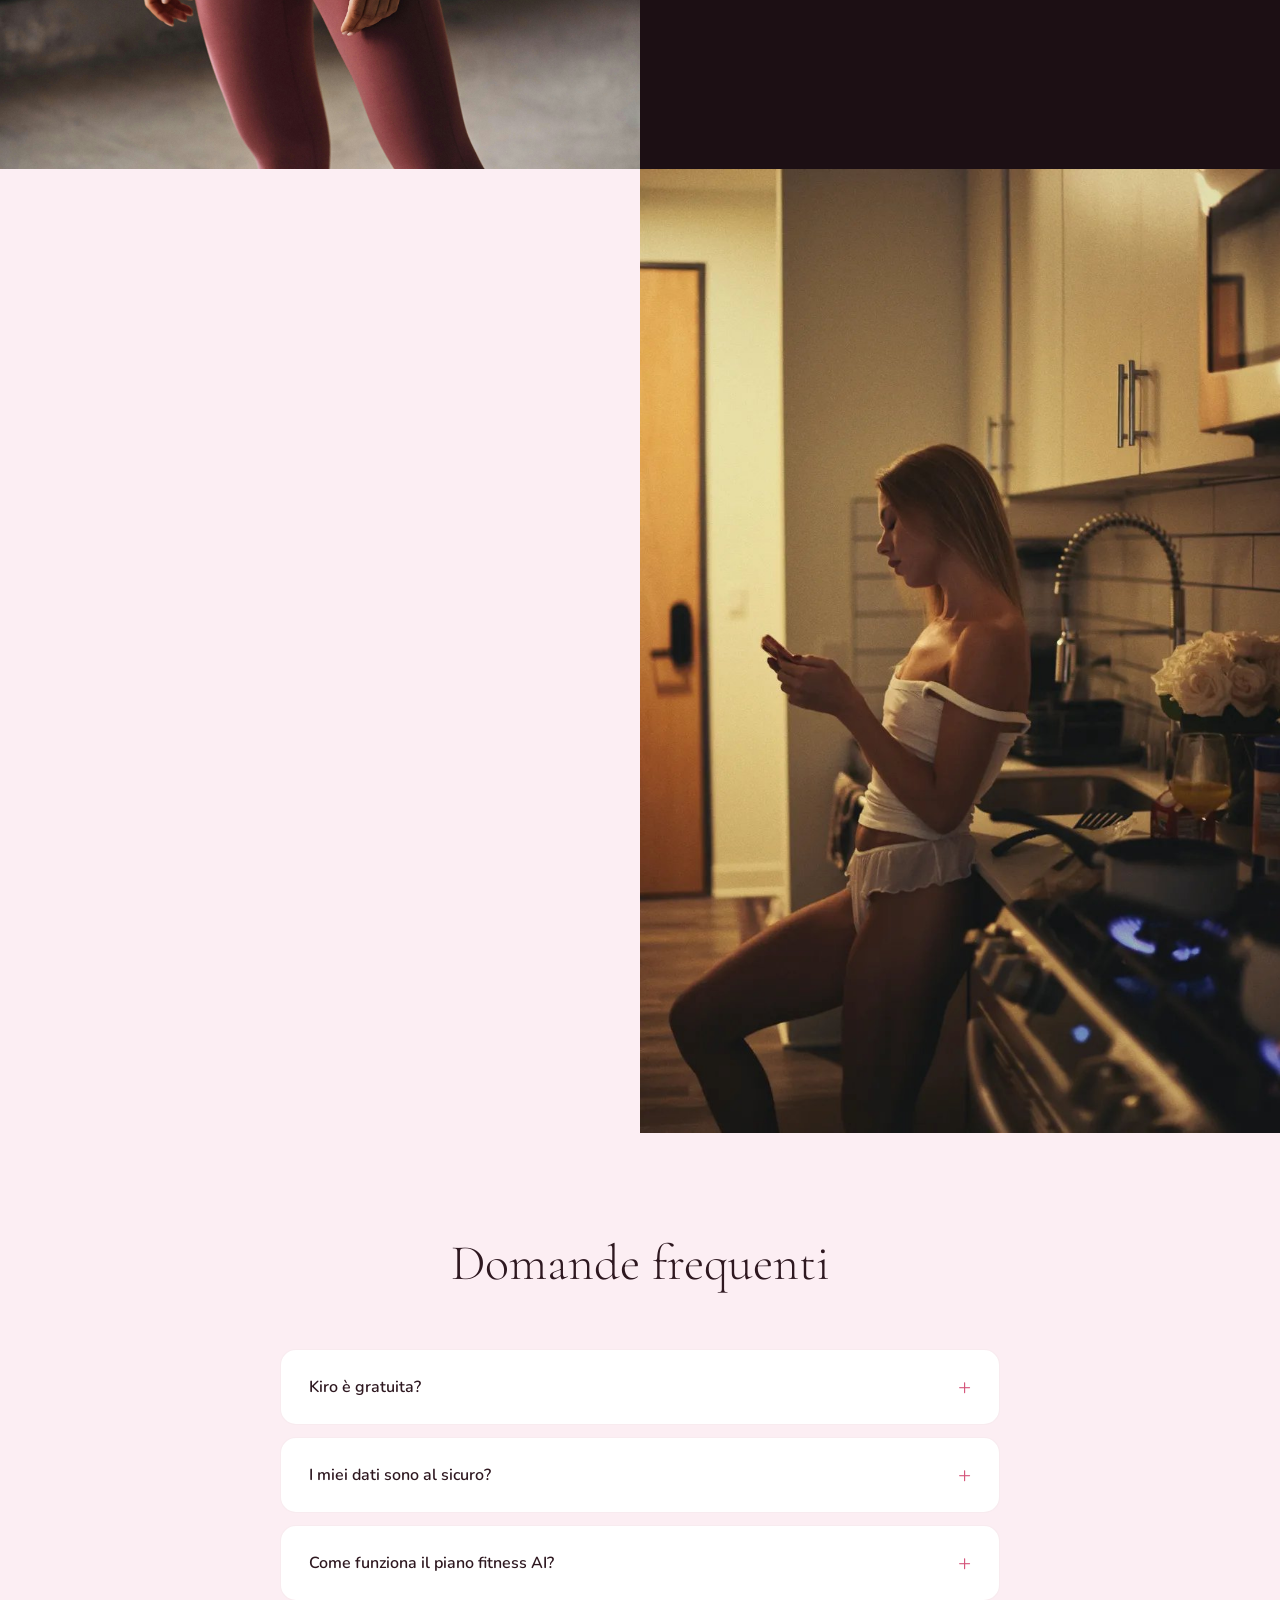
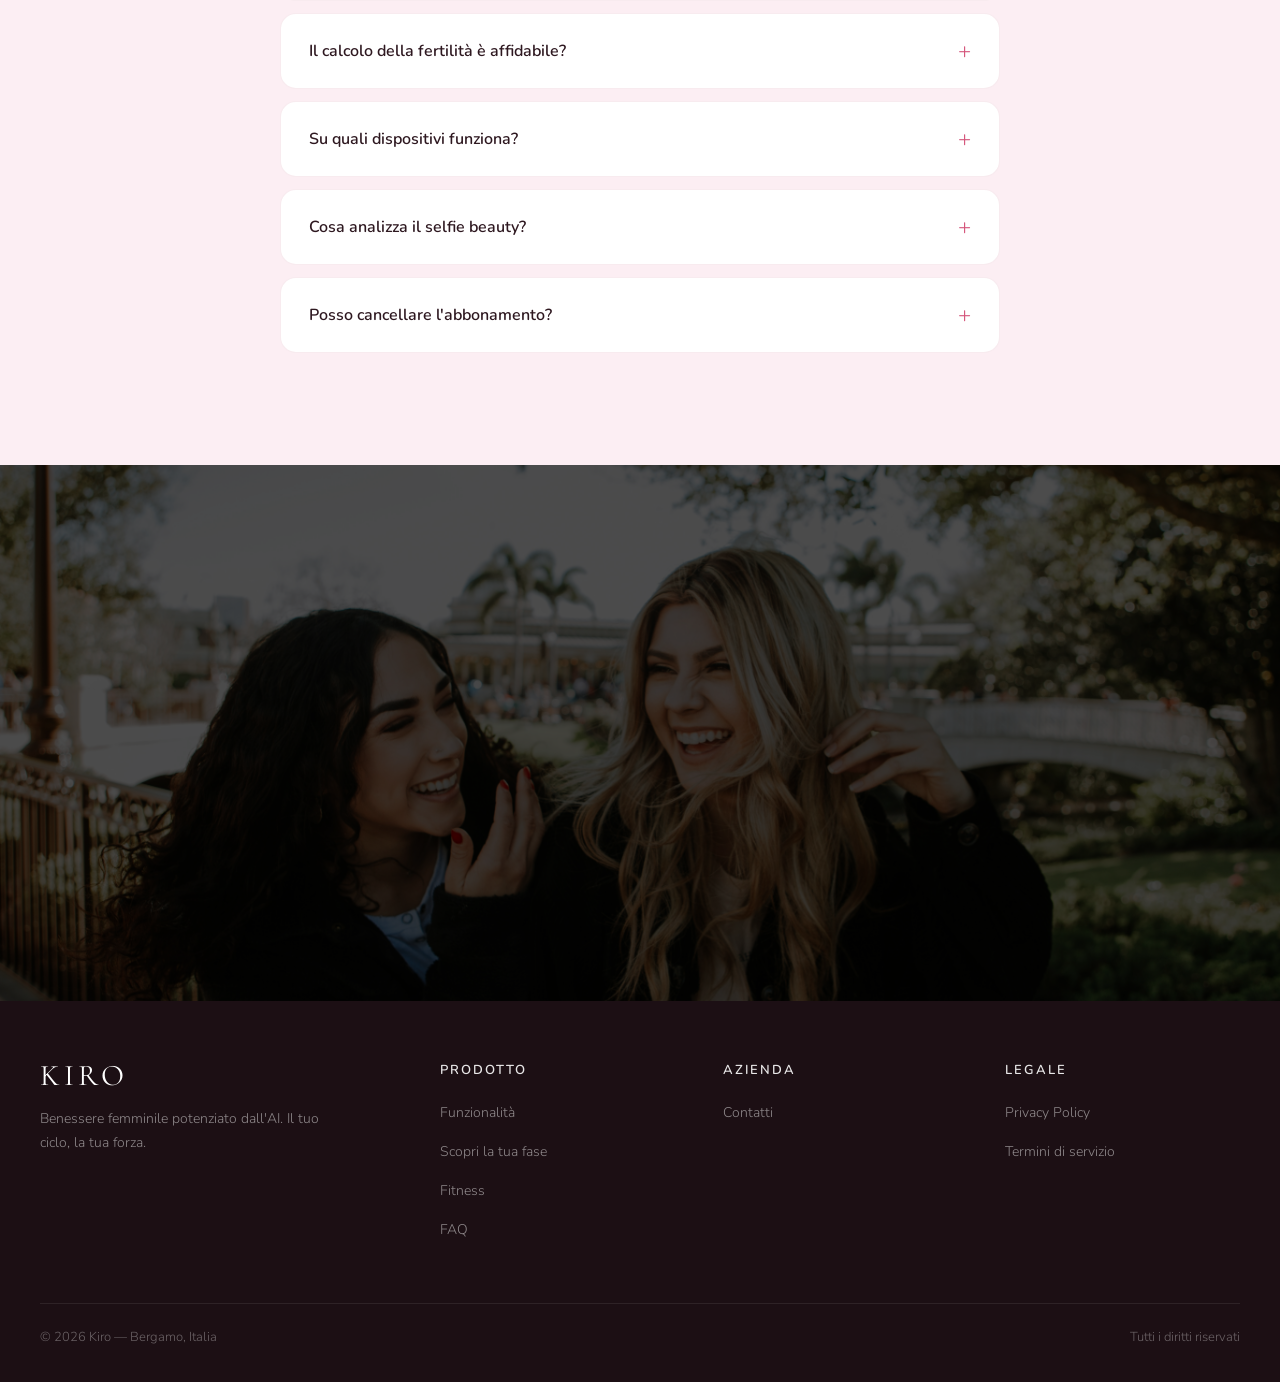
==== commit 5058b524: "Pagina Scopri la tua fase con calcolatore ciclo" ====
--- a/index.html
+++ b/index.html
@@ -39,7 +39,7 @@
             </a>
             <ul class="nav-links" id="navLinks">
                 <li><a href="#features">Funzionalità</a></li>
-                <li><a href="#fitness">Fitness</a></li>
+                <li><a href="scopri-la-tua-fase.html">Scopri la tua fase</a></li>
                 <li><a href="#faq">FAQ</a></li>
                 <li><a href="#download" class="nav-cta">Prova gratis</a></li>
             </ul>
@@ -352,6 +352,7 @@
                 <h4>Prodotto</h4>
                 <ul>
                     <li><a href="#features">Funzionalità</a></li>
+                    <li><a href="scopri-la-tua-fase.html">Scopri la tua fase</a></li>
                     <li><a href="#fitness">Fitness</a></li>
                     <li><a href="#faq">FAQ</a></li>
                 </ul>
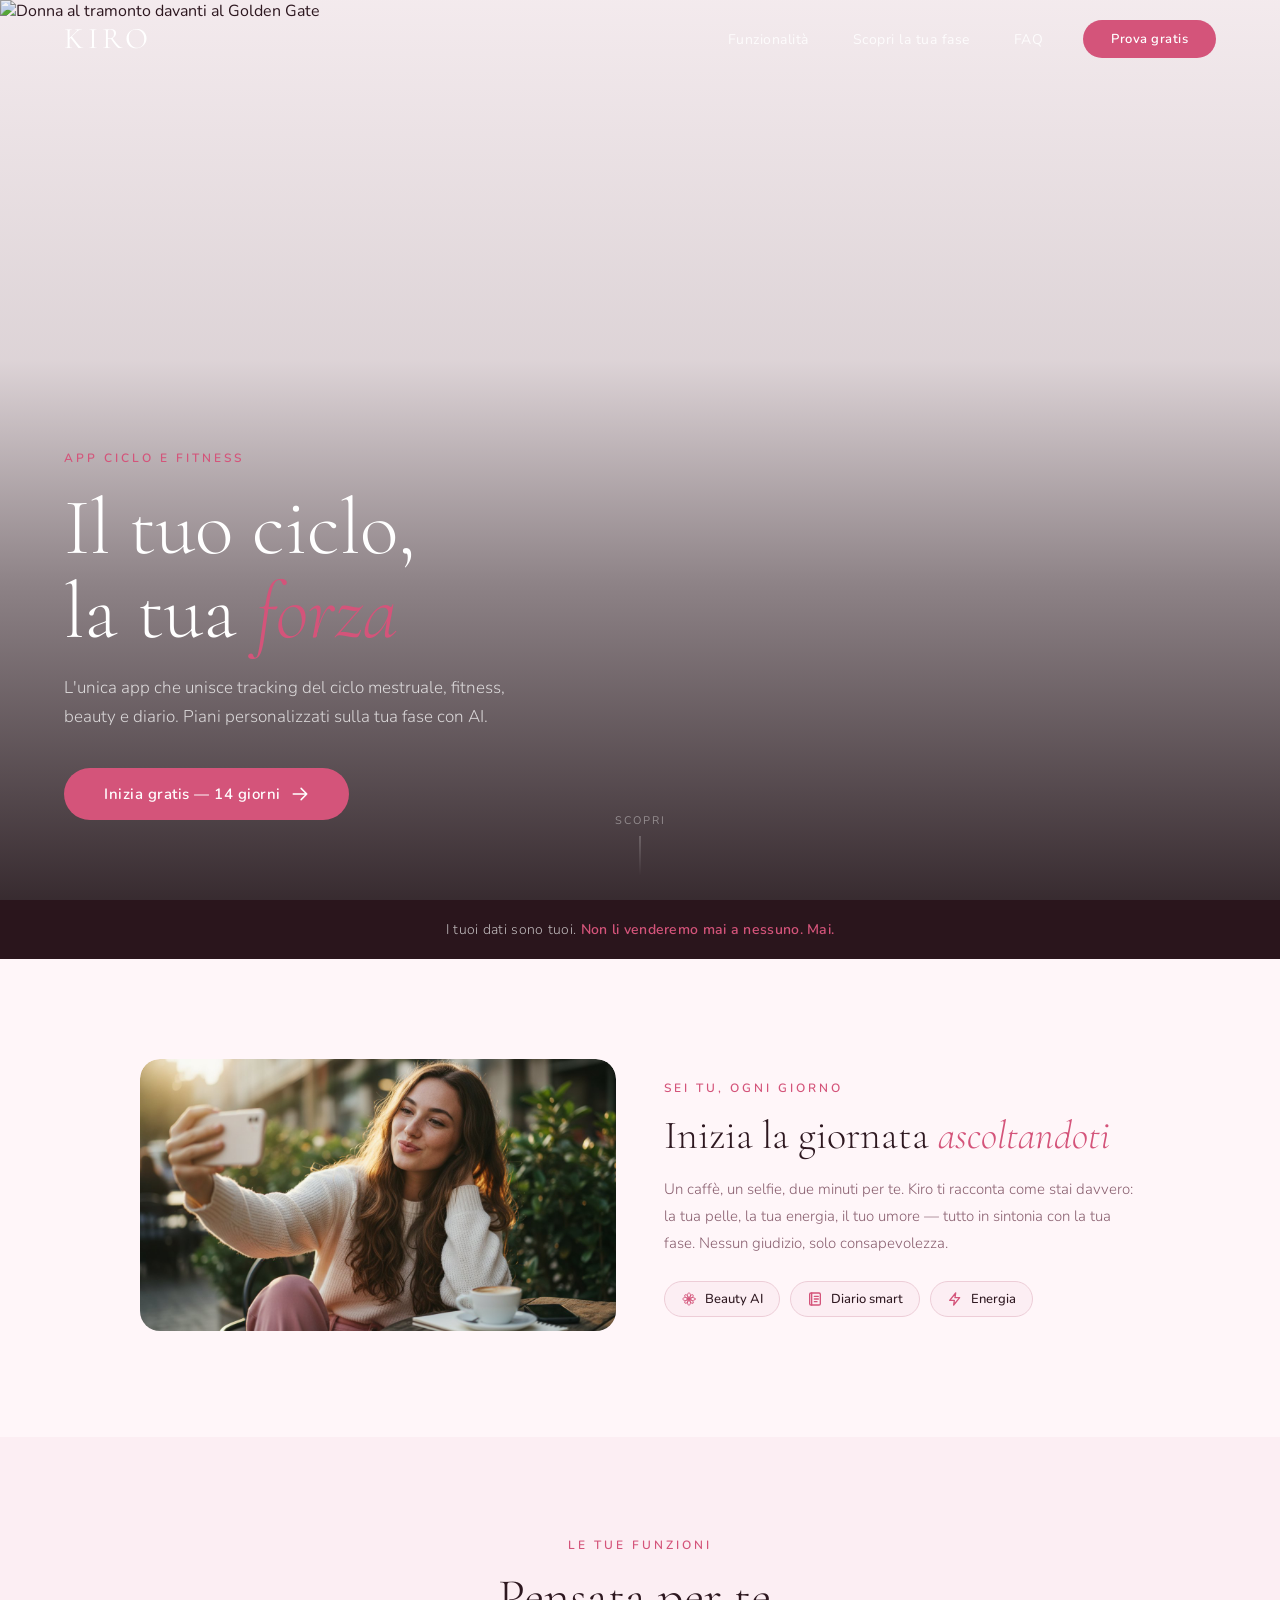
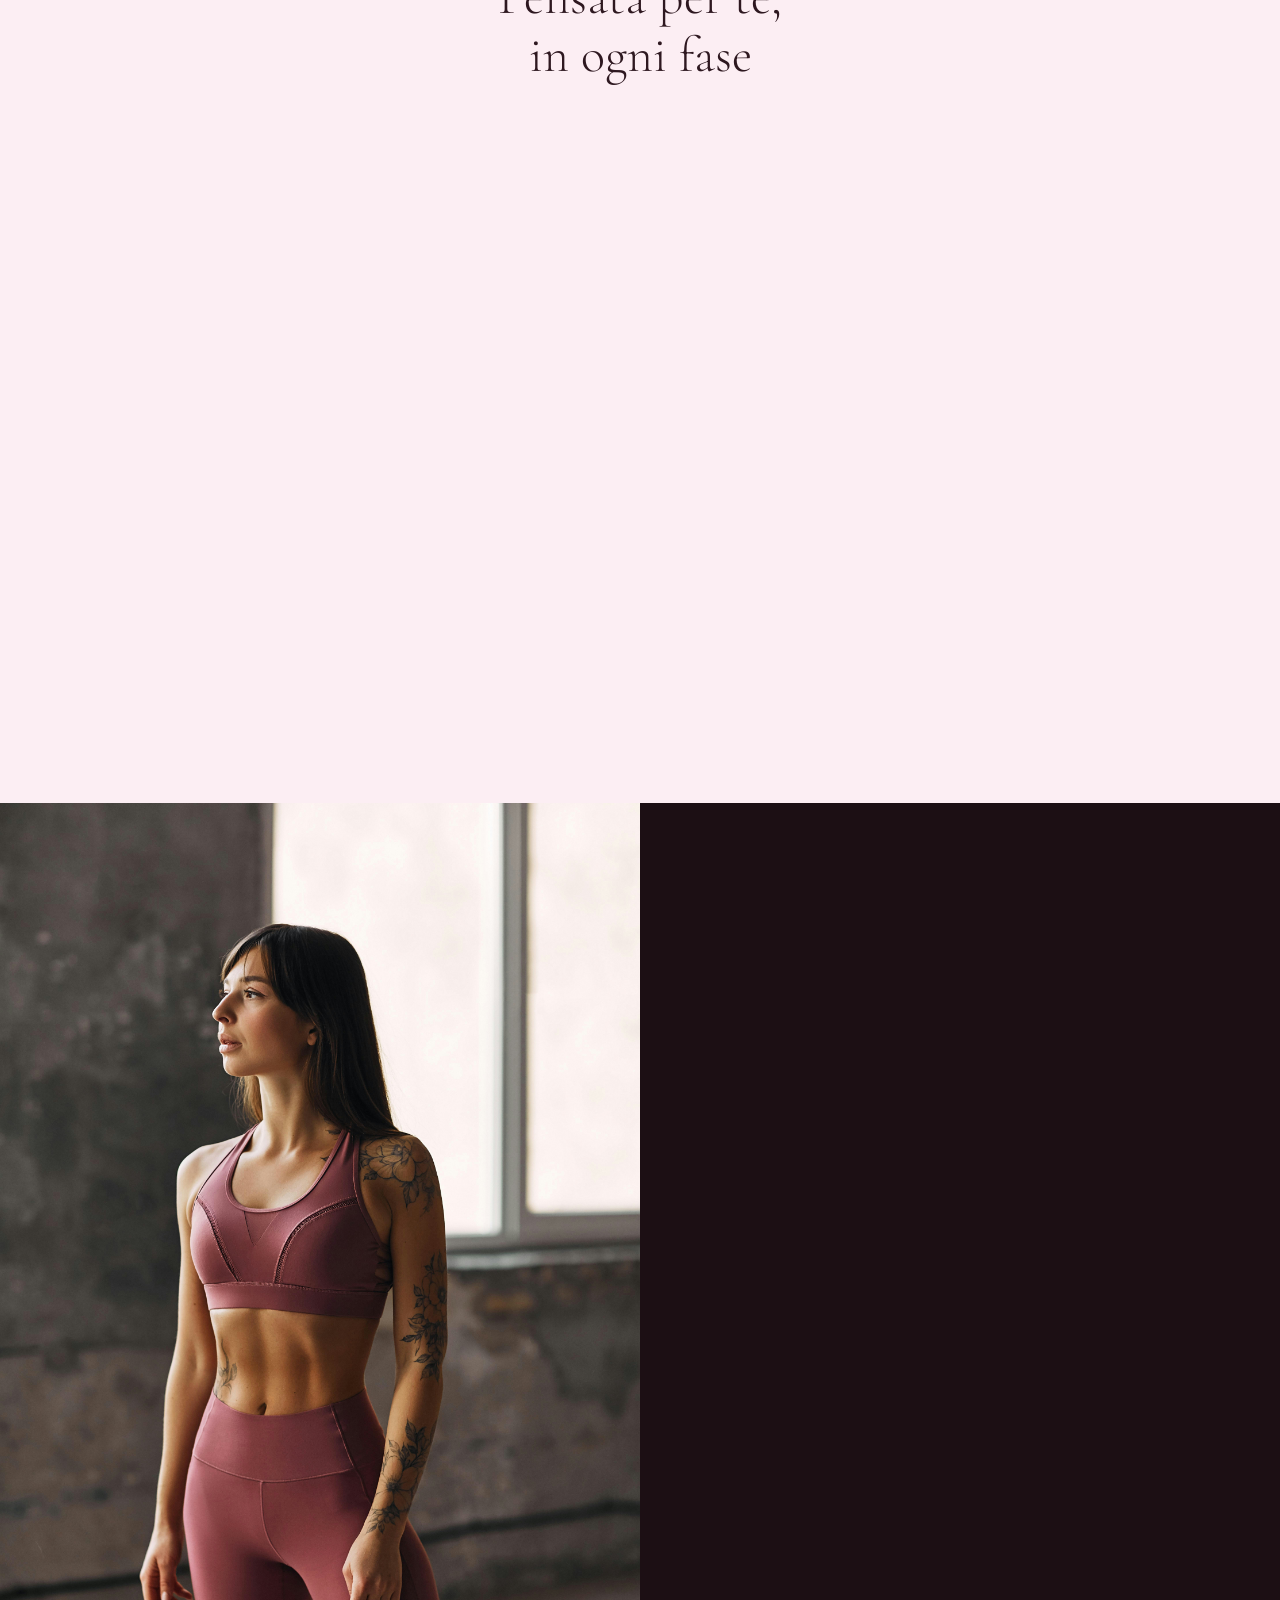
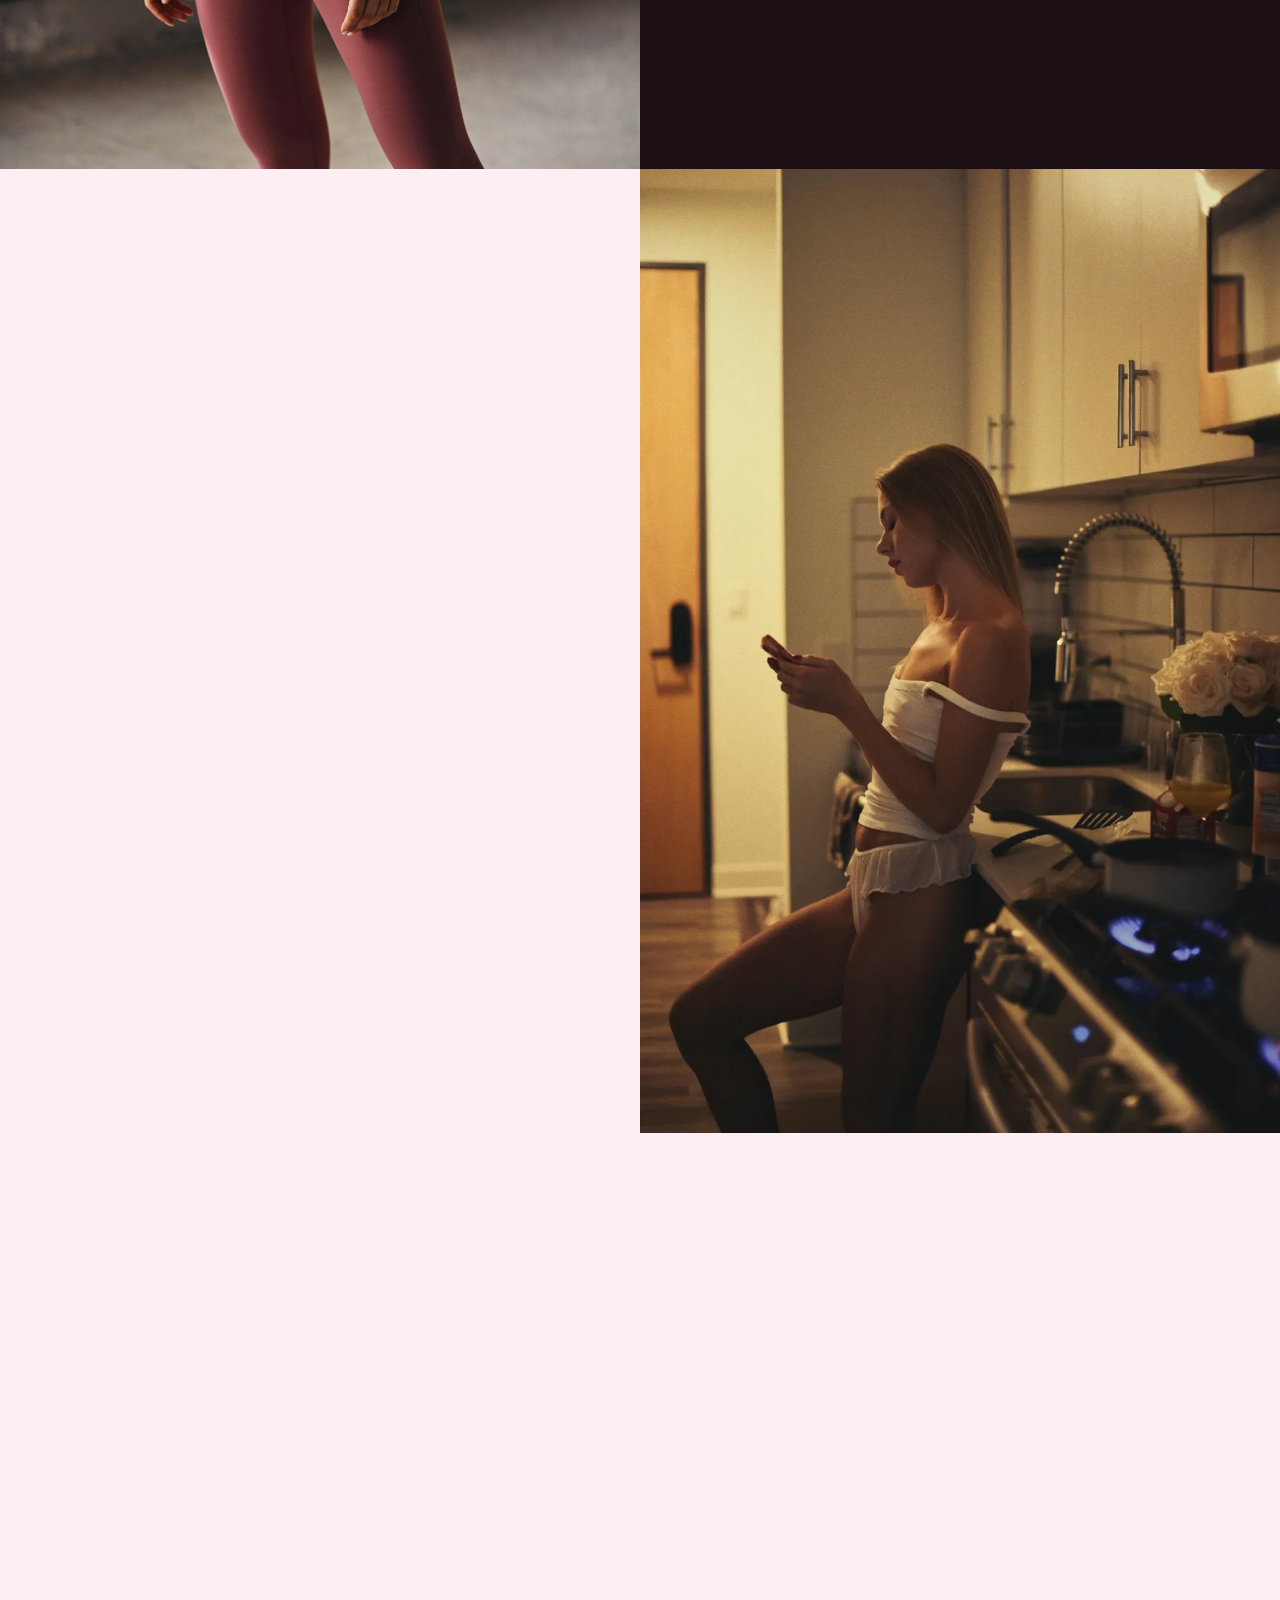
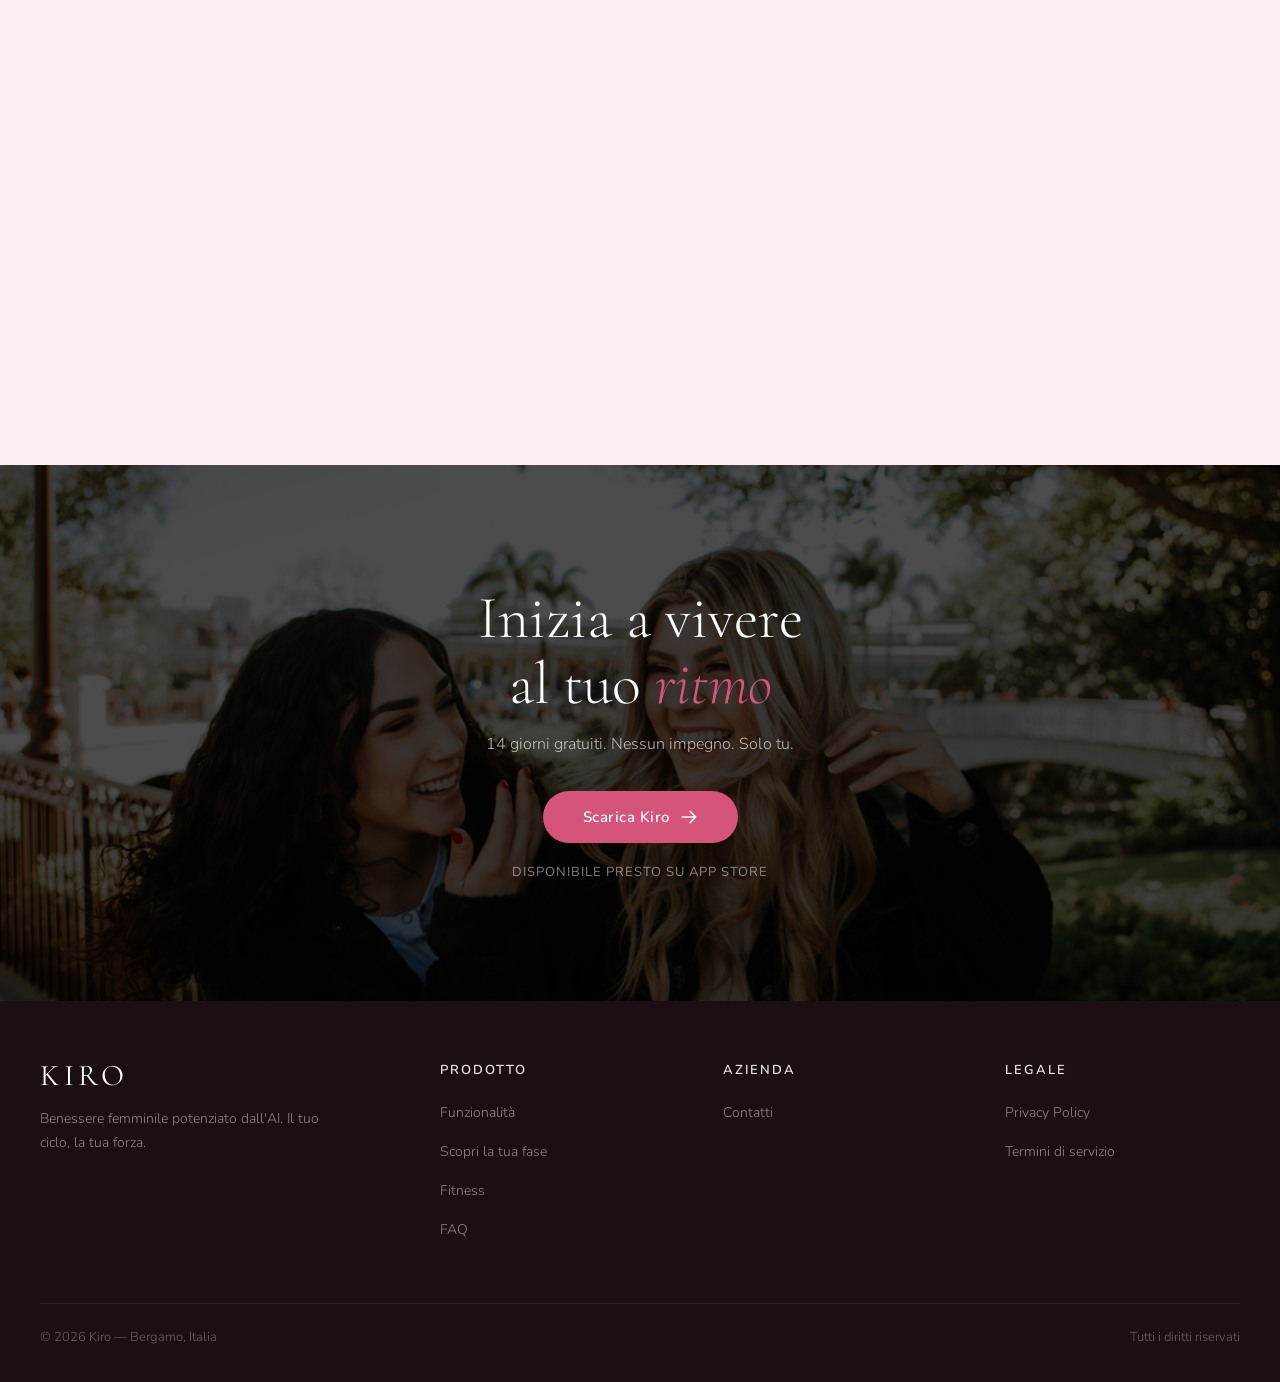
==== commit 1f367a4c: "SEO step 1+2: meta tags, schema, keywords ottimizzate" ====
--- a/index.html
+++ b/index.html
@@ -3,25 +3,131 @@
 <head>
     <meta charset="UTF-8">
     <meta name="viewport" content="width=device-width, initial-scale=1.0">
-    <title>Kiro — Il tuo ciclo, la tua forza</title>
-    <meta name="description" content="Kiro adatta fitness, beauty, diario e consigli alla fase del tuo ciclo mestruale. Potenziata dall'AI. Provalo gratis 14 giorni.">
+
+    <!-- SEO Core -->
+    <title>Kiro — App ciclo e fitness | Benessere femminile con AI</title>
+    <meta name="description" content="Kiro è l'app che unisce ciclo mestruale, fitness, beauty e diario. Piani personalizzati sulla tua fase con AI. Gratis 14 giorni. Scaricala ora.">
+    <meta name="keywords" content="app ciclo e fitness, allenamento ciclo mestruale, fase ciclo, app benessere donna, fitness ciclo femminile, tracciamento ciclo AI">
+    <meta name="author" content="Kiro">
+    <meta name="robots" content="index, follow, max-image-preview:large">
+    <meta name="language" content="Italian">
     <meta name="theme-color" content="#D4547A">
-
+    <link rel="canonical" href="https://www.getkiroo.com/">
+
+    <!-- Open Graph -->
     <meta property="og:type" content="website">
+    <meta property="og:site_name" content="Kiro">
     <meta property="og:url" content="https://www.getkiroo.com/">
-    <meta property="og:title" content="Kiro — Il tuo ciclo, la tua forza">
-    <meta property="og:description" content="Fitness, beauty, diario e consigli personalizzati sulla tua fase del ciclo. Potenziata dall'AI.">
+    <meta property="og:title" content="Kiro — App ciclo e fitness | Benessere femminile con AI">
+    <meta property="og:description" content="L'unica app che unisce ciclo, fitness, beauty e diario. Piani personalizzati con AI sulla tua fase. Gratis 14 giorni.">
     <meta property="og:image" content="https://www.getkiroo.com/images/hero-tramonto.jpg">
+    <meta property="og:image:alt" content="Donna al tramonto — Kiro benessere femminile">
     <meta property="og:locale" content="it_IT">
+
+    <!-- Twitter -->
     <meta name="twitter:card" content="summary_large_image">
-    <meta name="twitter:title" content="Kiro — Il tuo ciclo, la tua forza">
-    <meta name="twitter:description" content="Fitness, beauty, diario e consigli personalizzati sulla tua fase del ciclo.">
+    <meta name="twitter:title" content="Kiro — App ciclo e fitness | Benessere femminile con AI">
+    <meta name="twitter:description" content="L'unica app che unisce ciclo, fitness, beauty e diario. Piani personalizzati con AI.">
     <meta name="twitter:image" content="https://www.getkiroo.com/images/hero-tramonto.jpg">
 
+    <!-- Schema.org Structured Data -->
+    <script type="application/ld+json">
+    {
+        "@context": "https://schema.org",
+        "@type": "MobileApplication",
+        "name": "Kiro",
+        "applicationCategory": "HealthApplication",
+        "operatingSystem": "iOS",
+        "description": "App di benessere femminile che unisce tracking del ciclo mestruale, piani fitness AI, consigli beauty e diario smart in un'unica soluzione.",
+        "offers": {
+            "@type": "Offer",
+            "price": "7.99",
+            "priceCurrency": "EUR",
+            "priceValidUntil": "2026-12-31"
+        },
+        "author": {
+            "@type": "Organization",
+            "name": "Kiro",
+            "url": "https://www.getkiroo.com"
+        },
+        "inLanguage": "it-IT"
+    }
+    </script>
+
+    <script type="application/ld+json">
+    {
+        "@context": "https://schema.org",
+        "@type": "Organization",
+        "name": "Kiro",
+        "url": "https://www.getkiroo.com",
+        "logo": "https://www.getkiroo.com/favicon.svg",
+        "description": "Benessere femminile potenziato dall'AI",
+        "address": {
+            "@type": "PostalAddress",
+            "addressLocality": "Bergamo",
+            "addressCountry": "IT"
+        }
+    }
+    </script>
+
+    <script type="application/ld+json">
+    {
+        "@context": "https://schema.org",
+        "@type": "FAQPage",
+        "mainEntity": [
+            {
+                "@type": "Question",
+                "name": "Kiro è gratuita?",
+                "acceptedAnswer": {
+                    "@type": "Answer",
+                    "text": "Sì. Hai 14 giorni di prova gratuita con tutte le funzionalità. Dopo puoi scegliere il piano mensile a €7,99/mese o annuale a €59,99/anno."
+                }
+            },
+            {
+                "@type": "Question",
+                "name": "I miei dati sono al sicuro?",
+                "acceptedAnswer": {
+                    "@type": "Answer",
+                    "text": "Assolutamente. I tuoi dati non vengono mai venduti a nessuno. I selfie vengono analizzati e immediatamente cancellati. Le note del diario si cancellano ogni 7 giorni."
+                }
+            },
+            {
+                "@type": "Question",
+                "name": "Come funziona il piano fitness AI di Kiro?",
+                "acceptedAnswer": {
+                    "@type": "Answer",
+                    "text": "Kiro genera un piano settimanale personalizzato in base alla tua fase del ciclo, al tuo obiettivo, livello di esperienza e attrezzatura disponibile. Ogni 7 giorni ricevi un nuovo piano."
+                }
+            },
+            {
+                "@type": "Question",
+                "name": "Il calcolo della fertilità è affidabile?",
+                "acceptedAnswer": {
+                    "@type": "Answer",
+                    "text": "Il calcolo è basato sulla ricerca di Wilcox et al. pubblicata sul New England Journal of Medicine (1995), condotta su 625 cicli reali con misurazioni ormonali."
+                }
+            },
+            {
+                "@type": "Question",
+                "name": "Su quali dispositivi funziona Kiro?",
+                "acceptedAnswer": {
+                    "@type": "Answer",
+                    "text": "Kiro è disponibile su iOS (iPhone). La versione Android è in arrivo."
+                }
+            }
+        ]
+    }
+    </script>
+
+    <!-- Favicon -->
     <link rel="icon" type="image/svg+xml" href="favicon.svg">
+
+    <!-- Fonts -->
     <link rel="preconnect" href="https://fonts.googleapis.com">
     <link rel="preconnect" href="https://fonts.gstatic.com" crossorigin>
     <link href="https://fonts.googleapis.com/css2?family=Cormorant+Garamond:ital,wght@0,300;0,400;0,500;1,300;1,400&family=Nunito:wght@300;400;600;700&display=swap" rel="stylesheet">
+
+    <!-- Styles -->
     <link rel="stylesheet" href="css/base.css">
     <link rel="stylesheet" href="css/nav.css">
     <link rel="stylesheet" href="css/hero.css">
@@ -55,9 +161,9 @@
         <img src="images/hero-tramonto.jpg" alt="Donna al tramonto davanti al Golden Gate" class="hero-img">
         <div class="hero-overlay"></div>
         <div class="hero-content">
-            <span class="hero-tag">Benessere al femminile</span>
+            <span class="hero-tag">App ciclo e fitness</span>
             <h1 class="hero-title">Il tuo ciclo,<br>la tua <em>forza</em></h1>
-            <p class="hero-sub">Fitness, beauty, diario e consigli personalizzati sulla tua fase. Ogni giorno è diverso — Kiro lo sa.</p>
+            <p class="hero-sub">L'unica app che unisce tracking del ciclo mestruale, fitness, beauty e diario. Piani personalizzati sulla tua fase con AI.</p>
             <a href="#download" class="hero-btn">
                 Inizia gratis — 14 giorni
                 <svg xmlns="http://www.w3.org/2000/svg" fill="none" viewBox="0 0 24 24" stroke-width="2" stroke="currentColor" aria-hidden="true"><path stroke-linecap="round" stroke-linejoin="round" d="M13.5 4.5L21 12m0 0l-7.5 7.5M21 12H3"/></svg>
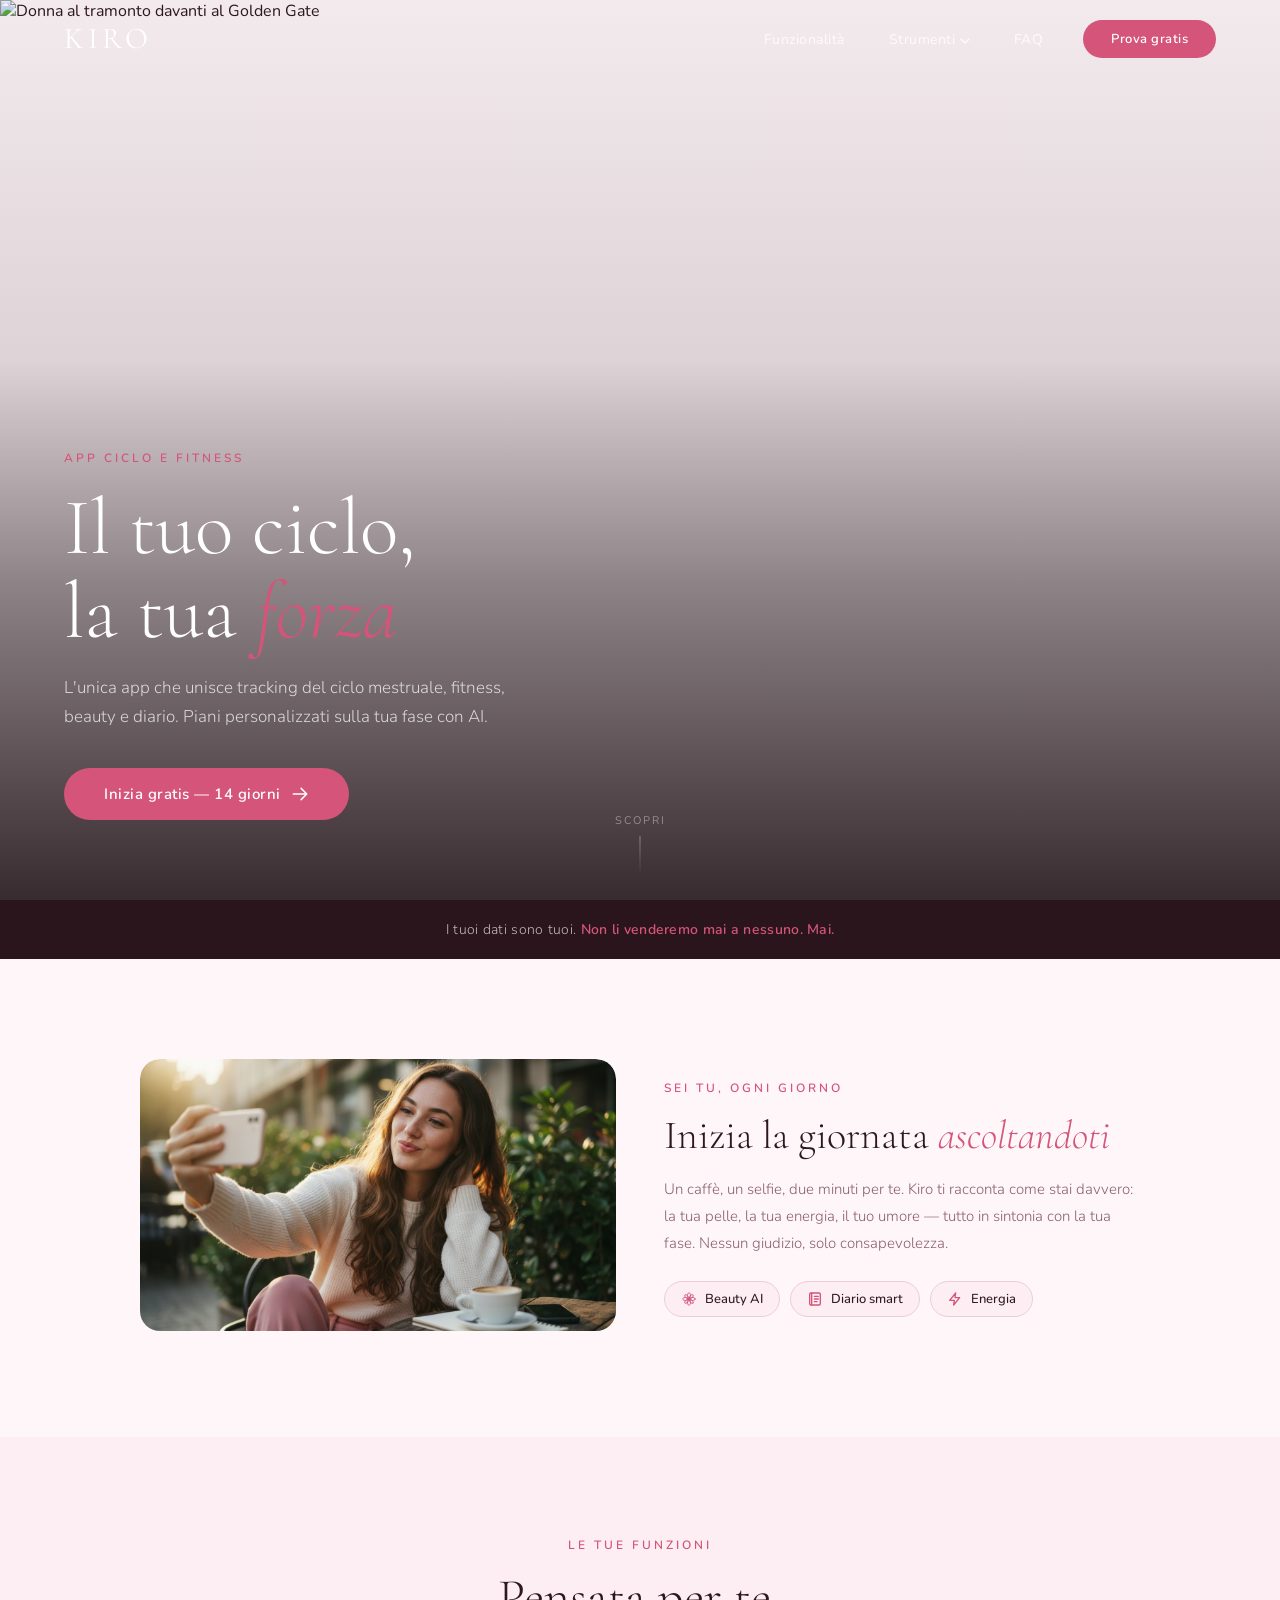
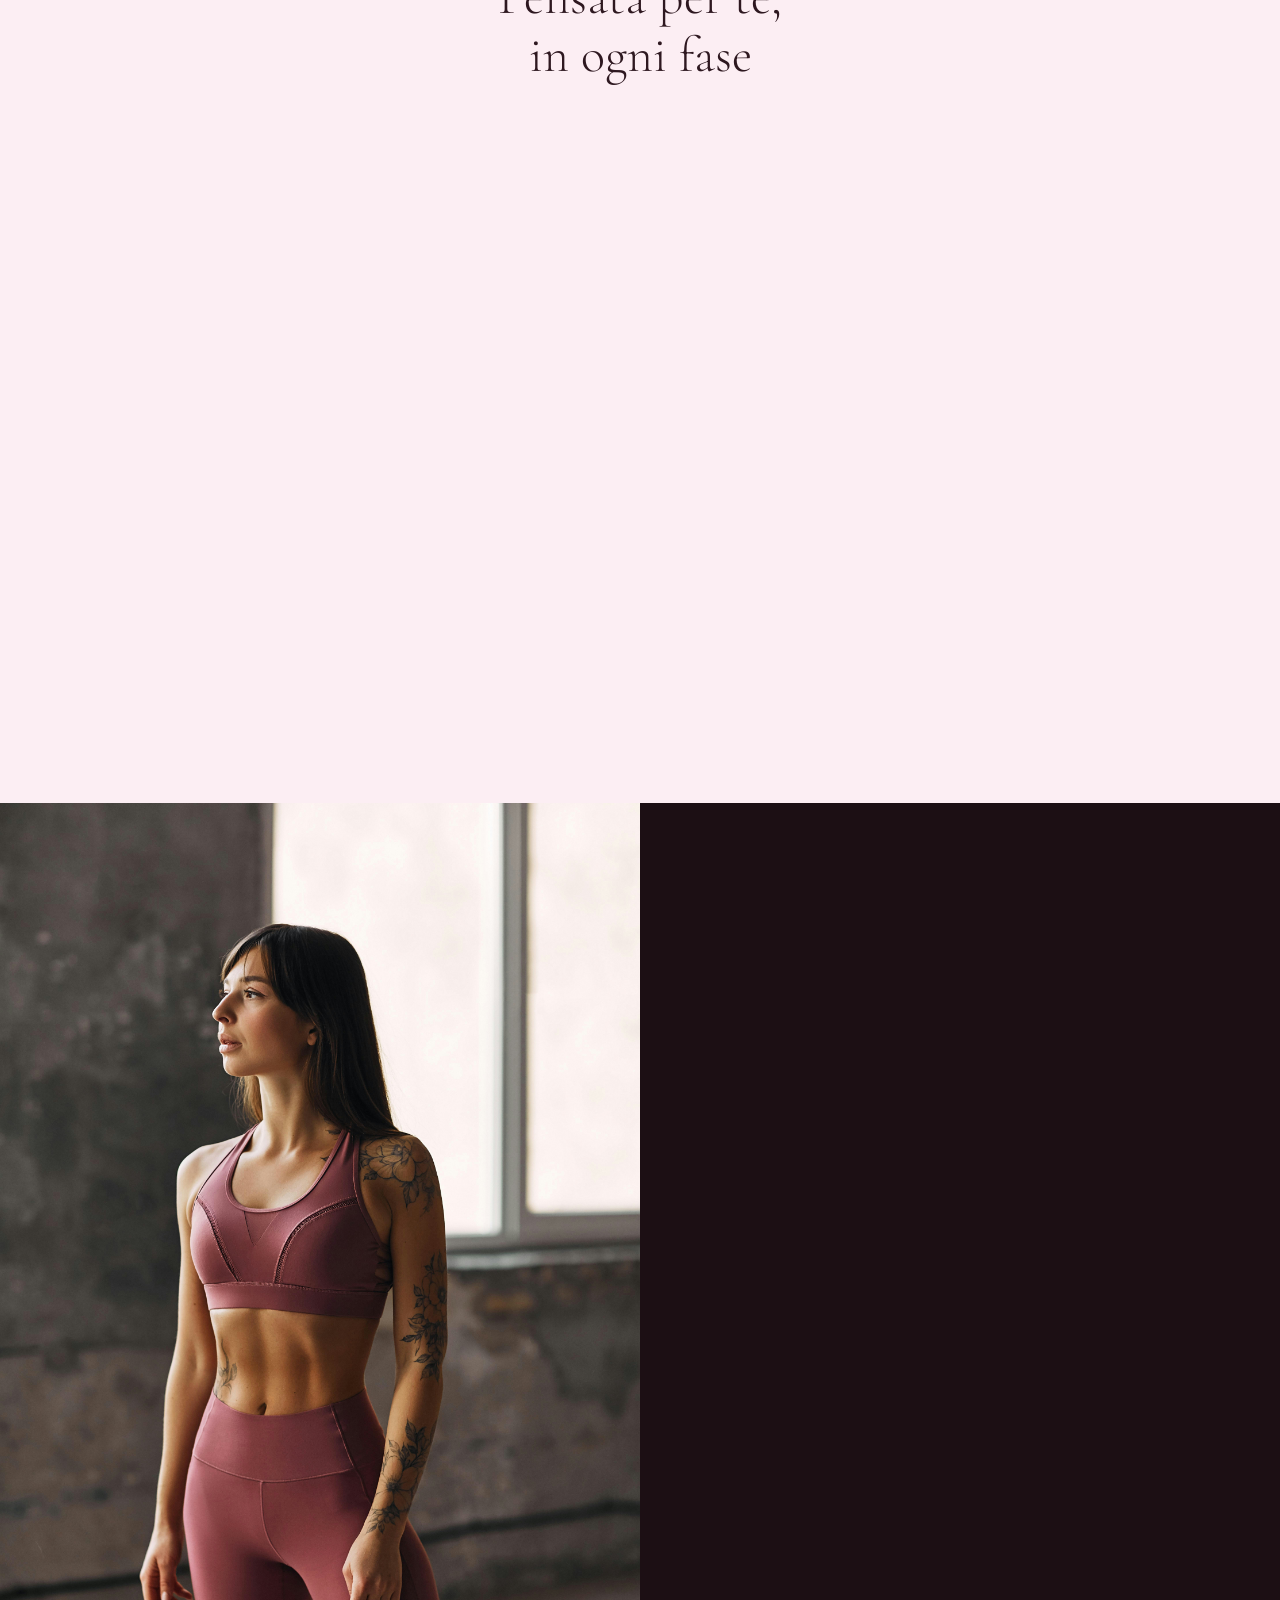
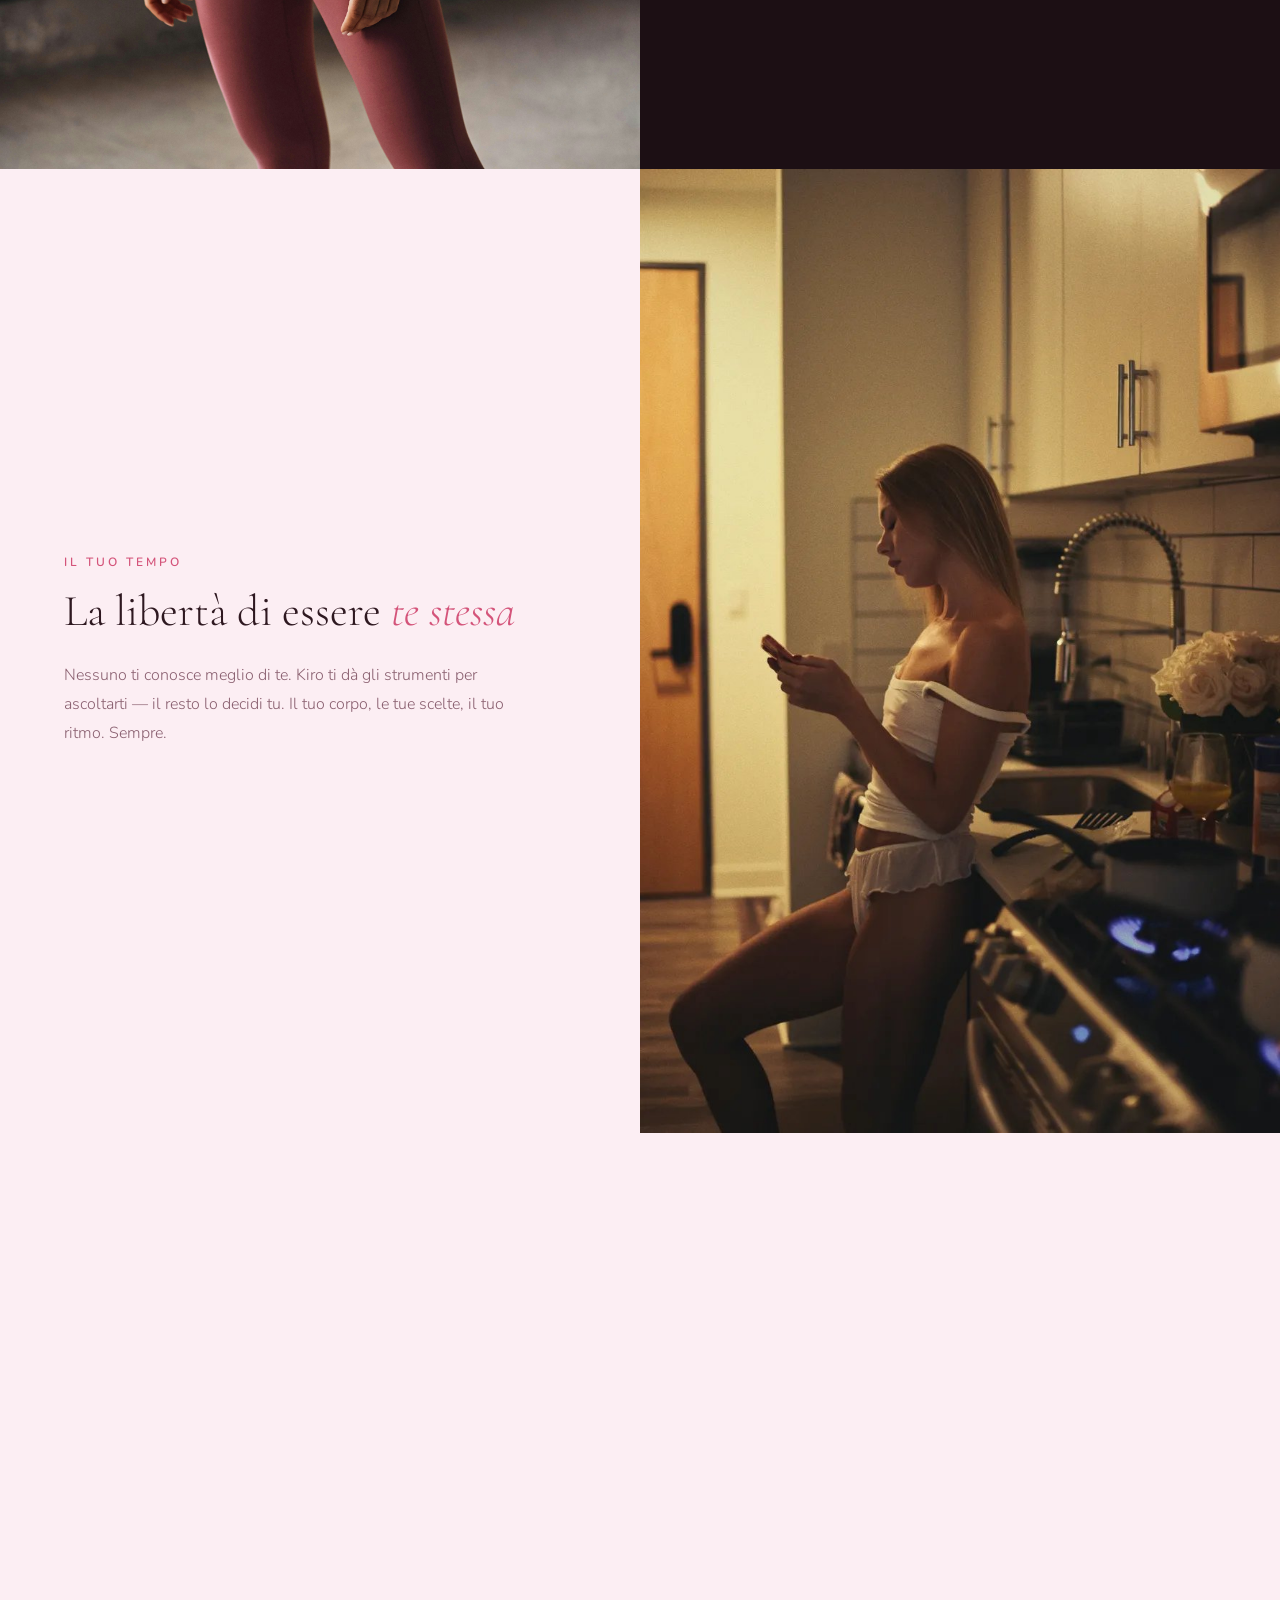
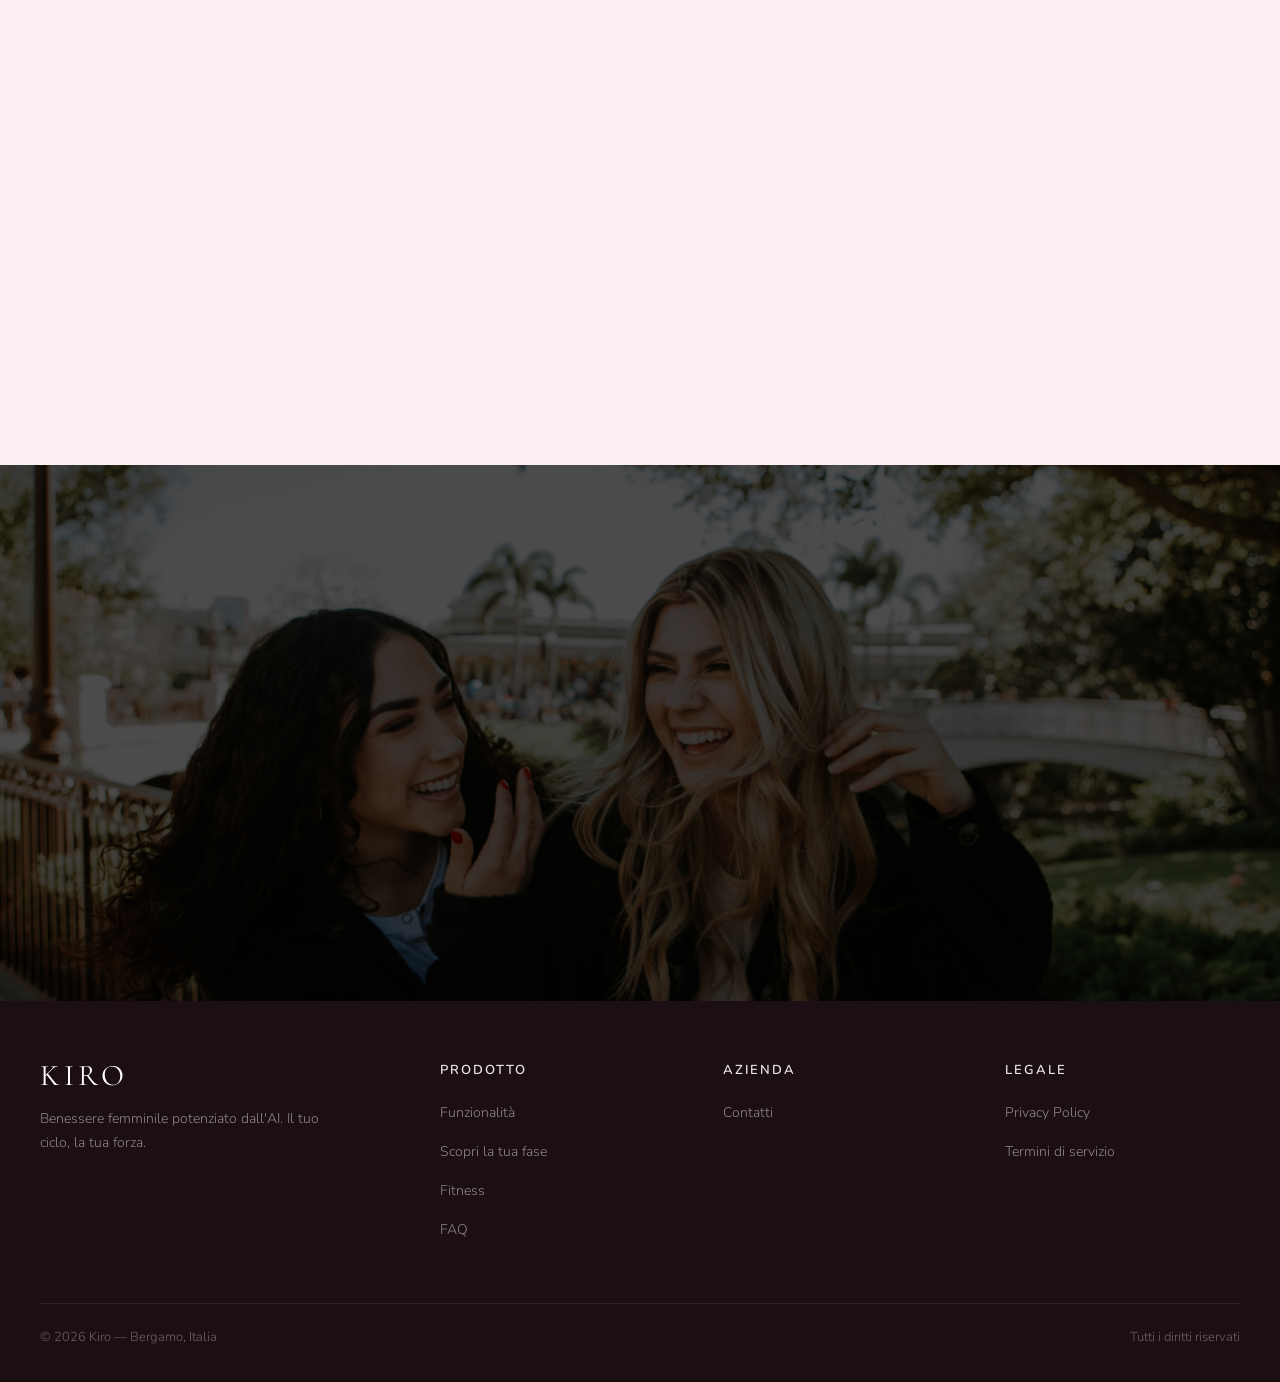
==== commit a0ad6e48: "Nav dropdown Strumenti con 4 calcolatori" ====
--- a/index.html
+++ b/index.html
@@ -144,10 +144,18 @@
                 <span class="logo-text">Kiro</span>
             </a>
             <ul class="nav-links" id="navLinks">
-                <li><a href="#features">Funzionalità</a></li>
-                <li><a href="scopri-la-tua-fase.html">Scopri la tua fase</a></li>
-                <li><a href="#faq">FAQ</a></li>
-                <li><a href="#download" class="nav-cta">Prova gratis</a></li>
+                <li><a href="index.html#features">Funzionalità</a></li>
+                <li class="nav-dropdown">
+                    <a href="#" class="nav-dropdown-toggle">Strumenti <svg width="10" height="6" viewBox="0 0 10 6" fill="none" stroke="currentColor" stroke-width="1.5" stroke-linecap="round" stroke-linejoin="round" aria-hidden="true"><path d="M1 1l4 4 4-4"/></svg></a>
+                    <ul class="nav-dropdown-menu">
+                        <li><a href="scopri-la-tua-fase.html">Scopri la tua fase</a></li>
+                        <li><a href="calcolo-ovulazione.html">Calcolo ovulazione</a></li>
+                        <li><a href="calcolo-giorni-fertili.html">Giorni fertili</a></li>
+                        <li><a href="calcolo-data-parto.html">Data presunta parto</a></li>
+                    </ul>
+                </li>
+                <li><a href="index.html#faq">FAQ</a></li>
+                <li><a href="index.html#download" class="nav-cta">Prova gratis</a></li>
             </ul>
             <button class="nav-mobile-toggle" id="mobileToggle" aria-label="Apri menu" aria-expanded="false">
                 <span></span>
--- a/css/nav.css
+++ b/css/nav.css
@@ -113,4 +113,70 @@
 }
 .nav-mobile-toggle.active span:nth-child(3) {
     transform: translateY(-7px) rotate(-45deg);
+}
+
+/* Dropdown */
+.nav-dropdown {
+    position: relative;
+}
+
+.nav-dropdown-toggle {
+    display: inline-flex;
+    align-items: center;
+    gap: 5px;
+    cursor: pointer;
+}
+
+.nav-dropdown-toggle svg {
+    transition: transform 0.3s;
+}
+
+.nav-dropdown:hover .nav-dropdown-toggle svg {
+    transform: rotate(180deg);
+}
+
+.nav-dropdown-menu {
+    position: absolute;
+    top: calc(100% + 12px);
+    left: 50%;
+    transform: translateX(-50%);
+    background: rgba(28, 15, 20, 0.96);
+    backdrop-filter: blur(20px);
+    -webkit-backdrop-filter: blur(20px);
+    border-radius: 16px;
+    padding: 12px 0;
+    min-width: 220px;
+    list-style: none;
+    opacity: 0;
+    visibility: hidden;
+    transition: all 0.3s cubic-bezier(0.22, 1, 0.36, 1);
+    transform: translateX(-50%) translateY(8px);
+    box-shadow: 0 16px 40px rgba(0,0,0,0.25);
+    border: 1px solid rgba(255,255,255,0.08);
+}
+
+.nav-dropdown:hover .nav-dropdown-menu {
+    opacity: 1;
+    visibility: visible;
+    transform: translateX(-50%) translateY(0);
+}
+
+.nav-dropdown-menu li {
+    margin: 0;
+}
+
+.nav-dropdown-menu a {
+    display: block;
+    padding: 12px 24px;
+    font-size: 14px;
+    font-weight: 400;
+    color: rgba(255,255,255,0.75);
+    text-decoration: none;
+    transition: all 0.2s;
+    border-bottom: none;
+}
+
+.nav-dropdown-menu a:hover {
+    color: #fff;
+    background: rgba(212, 84, 122, 0.15);
 }
--- a/css/responsive.css
+++ b/css/responsive.css
@@ -49,6 +49,30 @@
         padding: 14px 28px !important;
     }
 
+    .nav-dropdown-menu {
+        position: static;
+        transform: none;
+        background: none;
+        backdrop-filter: none;
+        box-shadow: none;
+        border: none;
+        padding: 0 0 0 16px;
+        opacity: 1;
+        visibility: visible;
+        min-width: auto;
+        display: none;
+    }
+
+    .nav-dropdown.mobile-open .nav-dropdown-menu {
+        display: block;
+    }
+
+    .nav-dropdown-menu a {
+        padding: 10px 0;
+        font-size: 14px;
+        color: rgba(255,255,255,0.6);
+    }
+
     .nav-mobile-toggle {
         display: flex;
     }
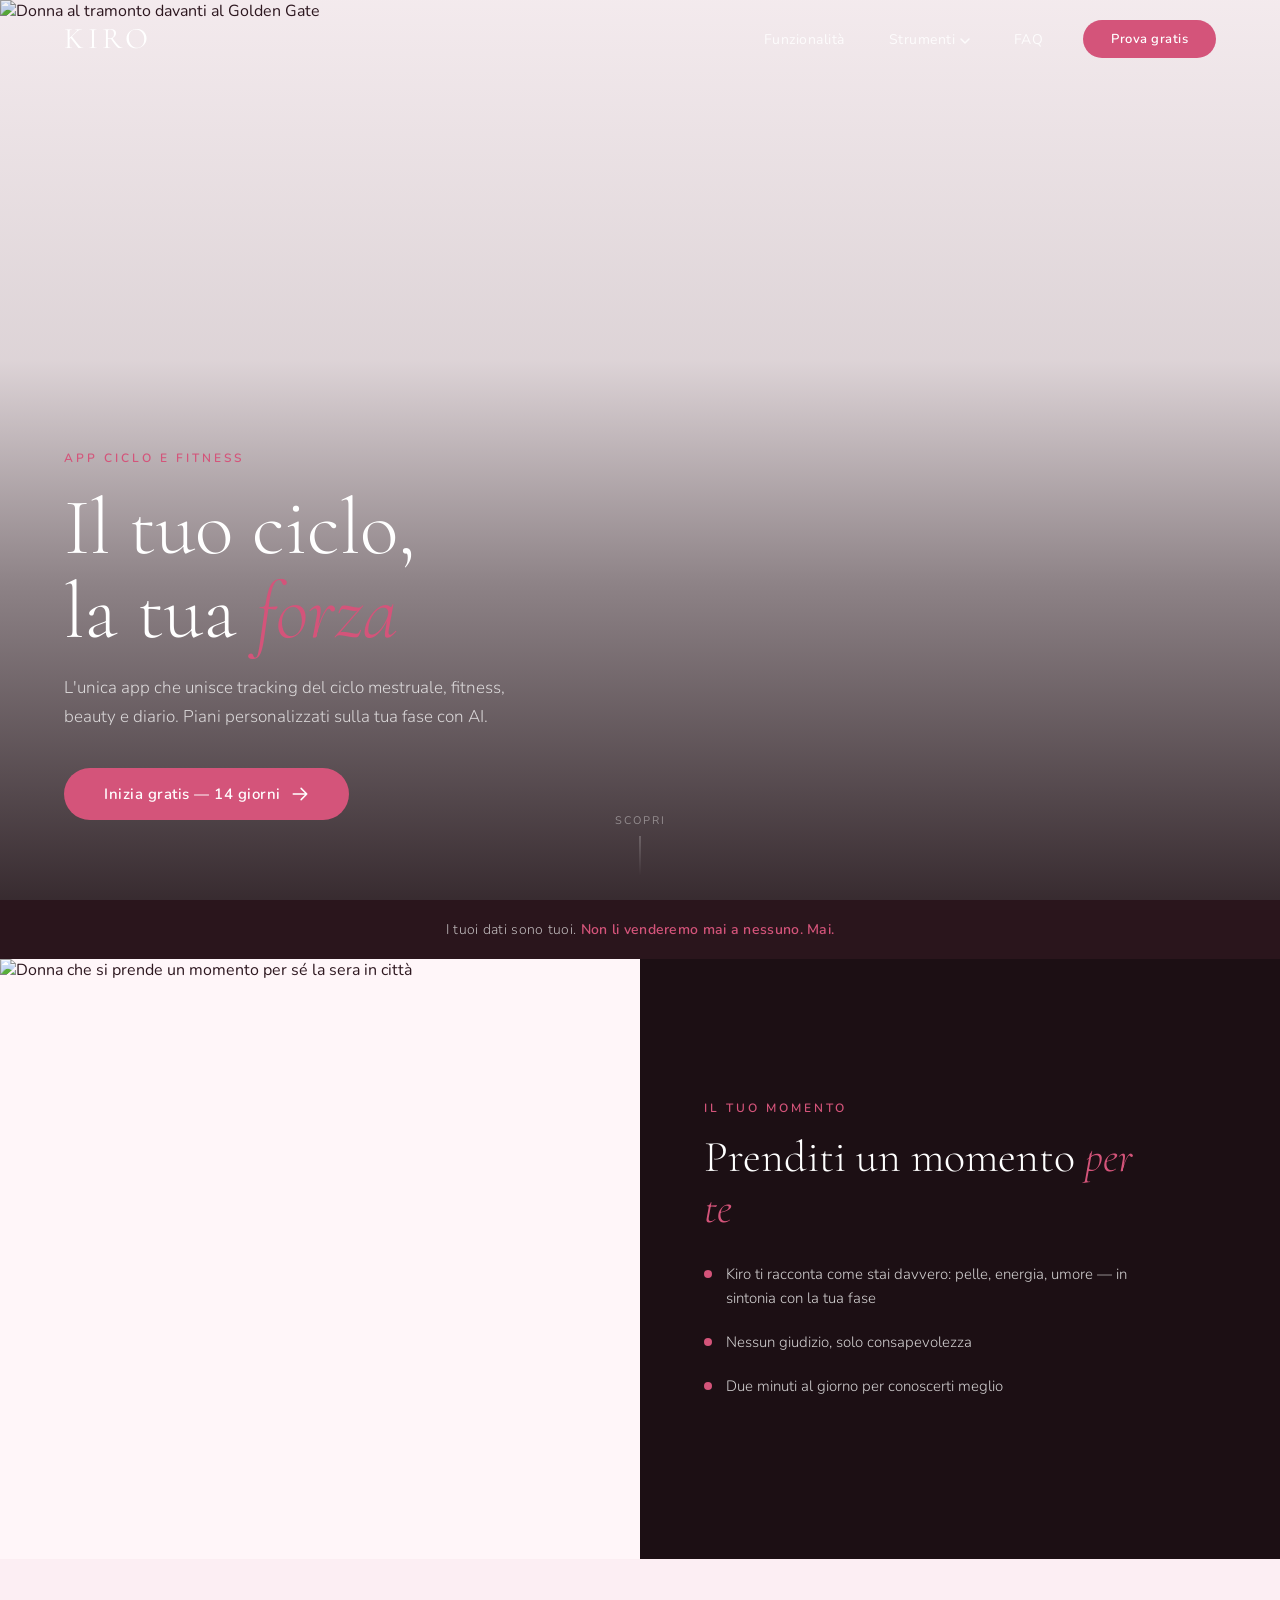
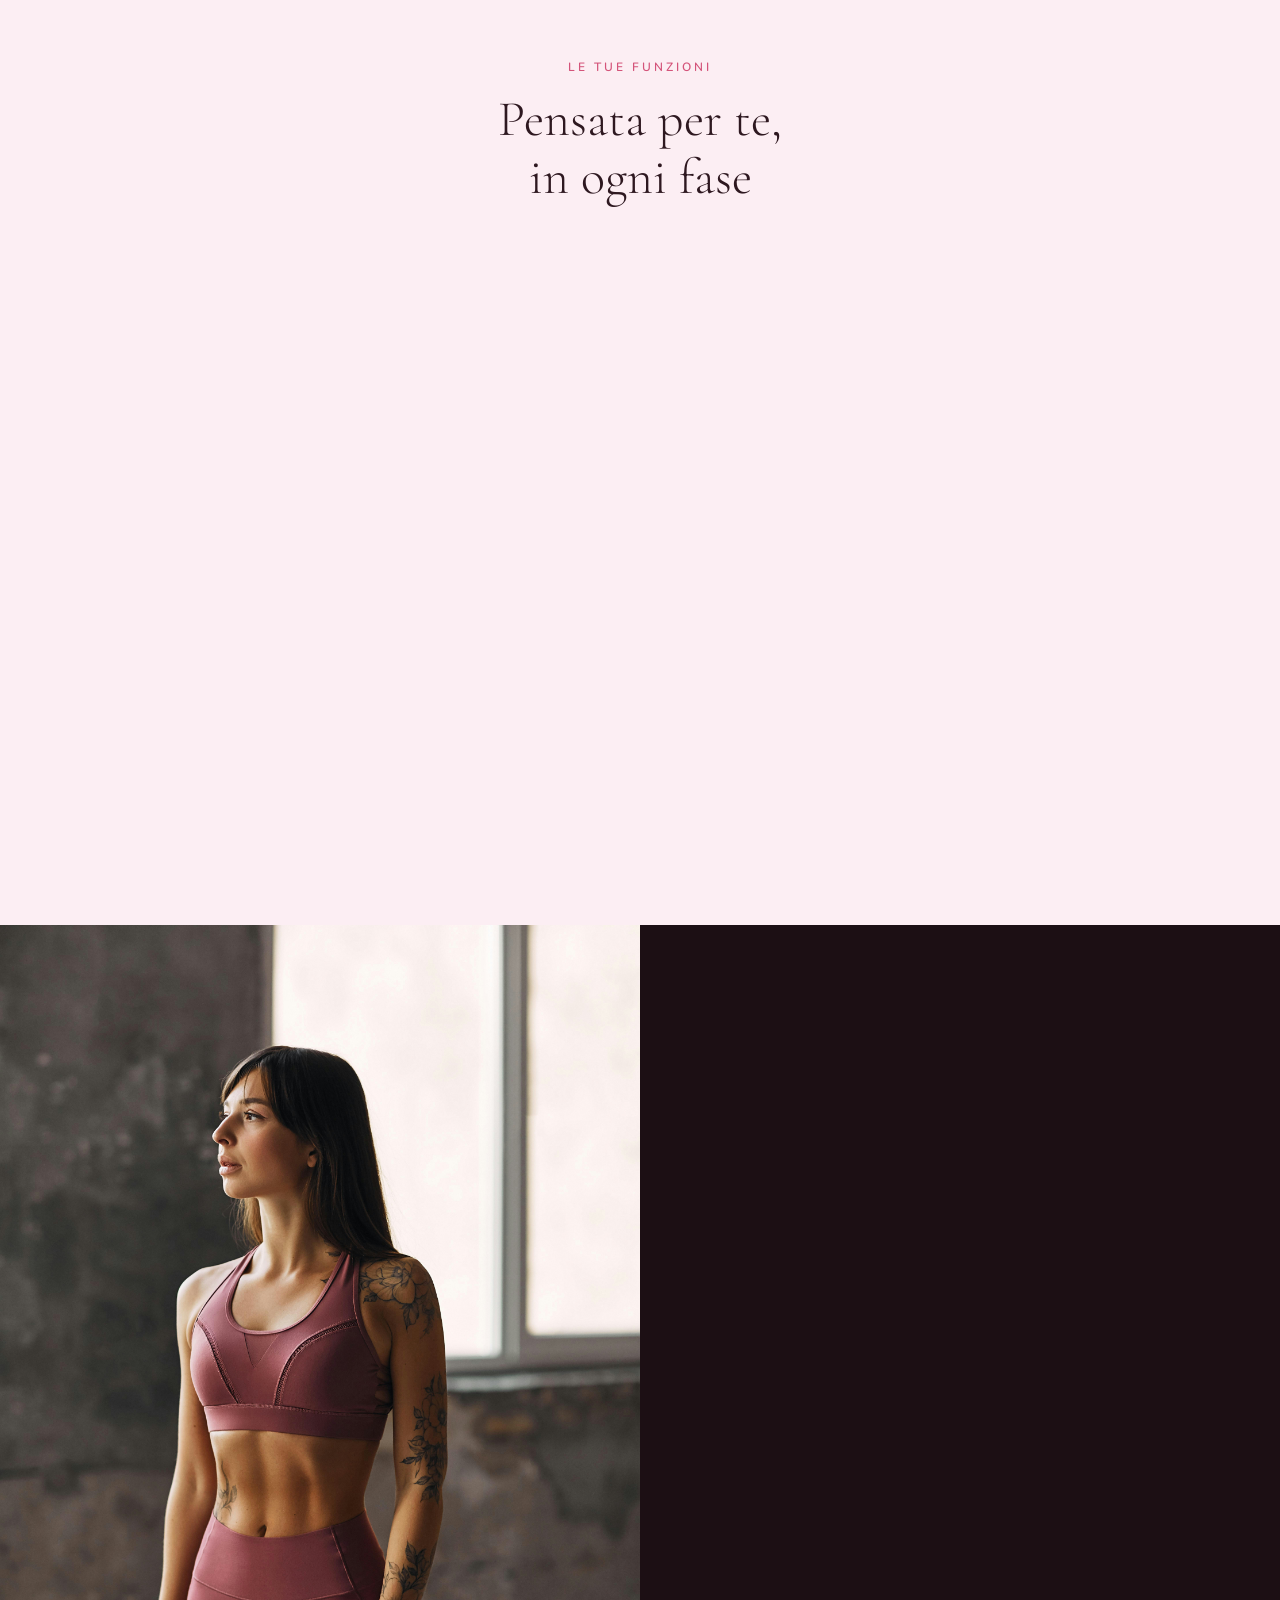
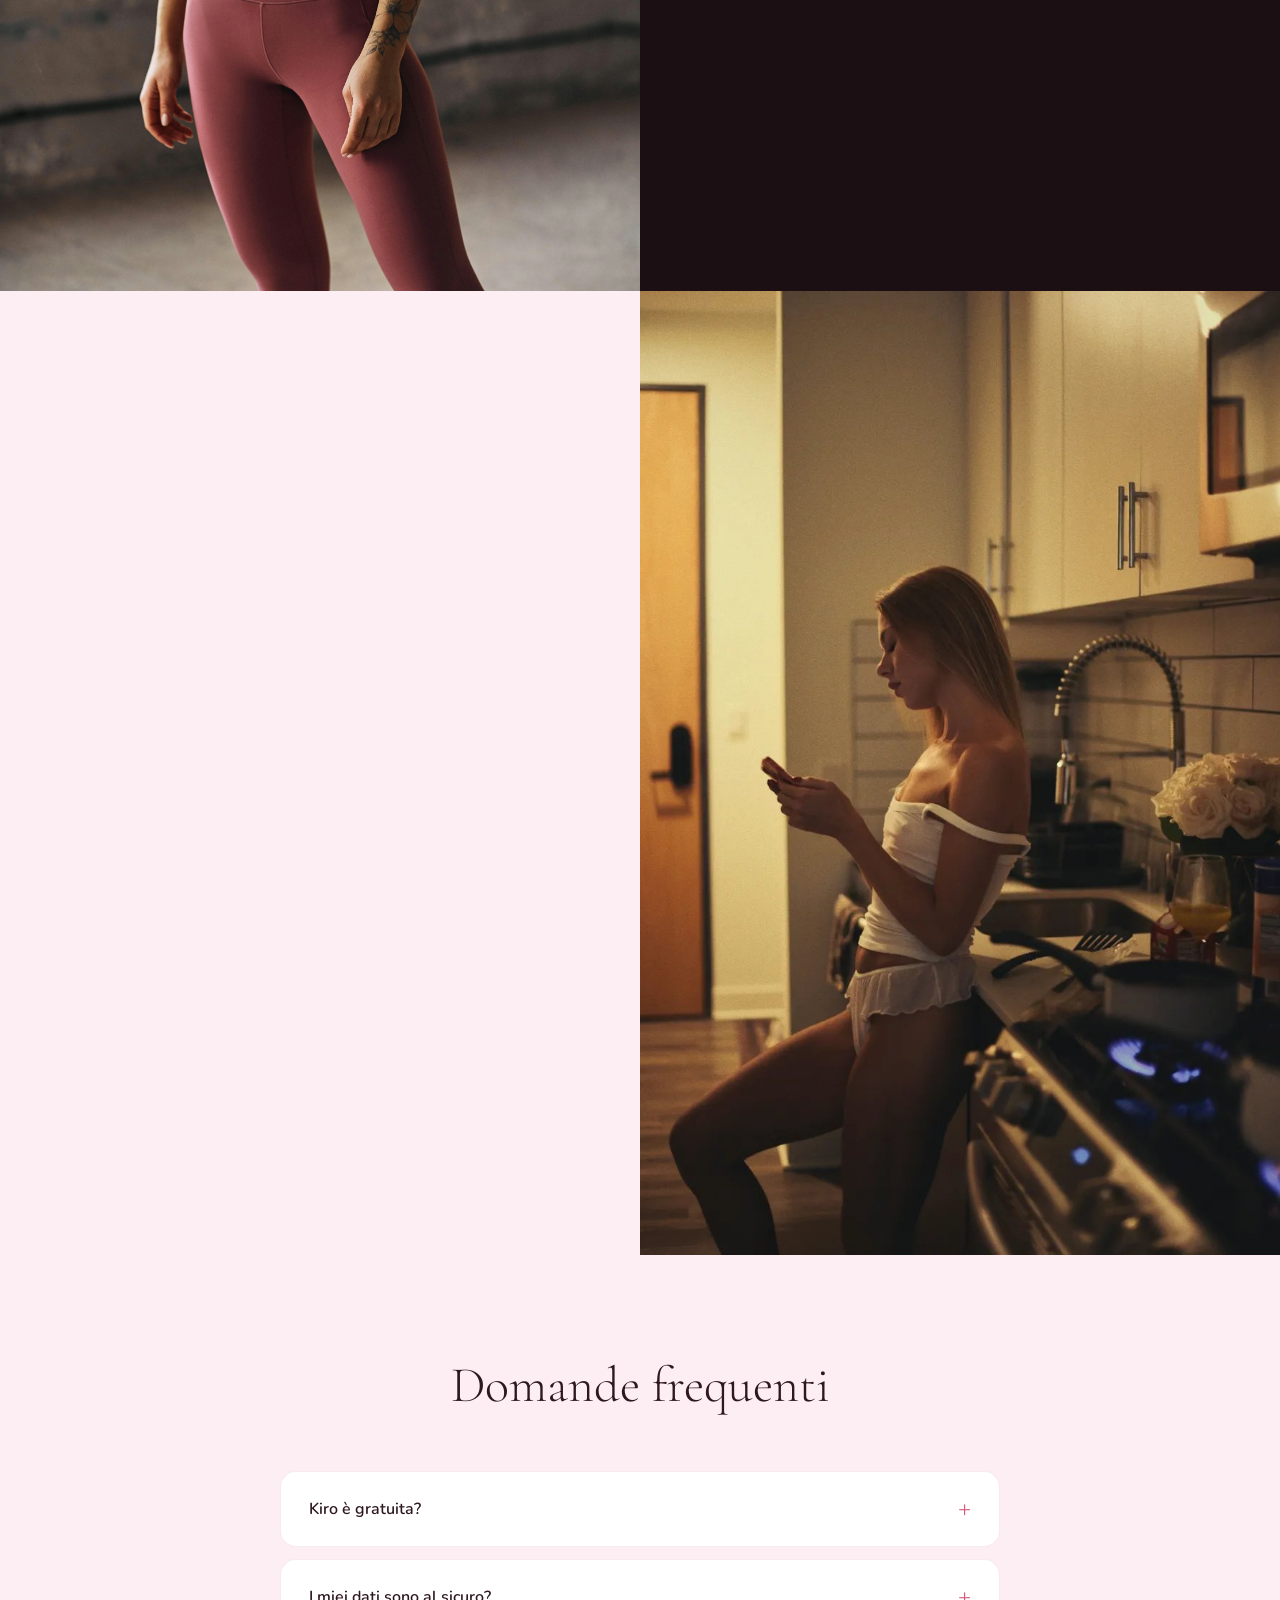
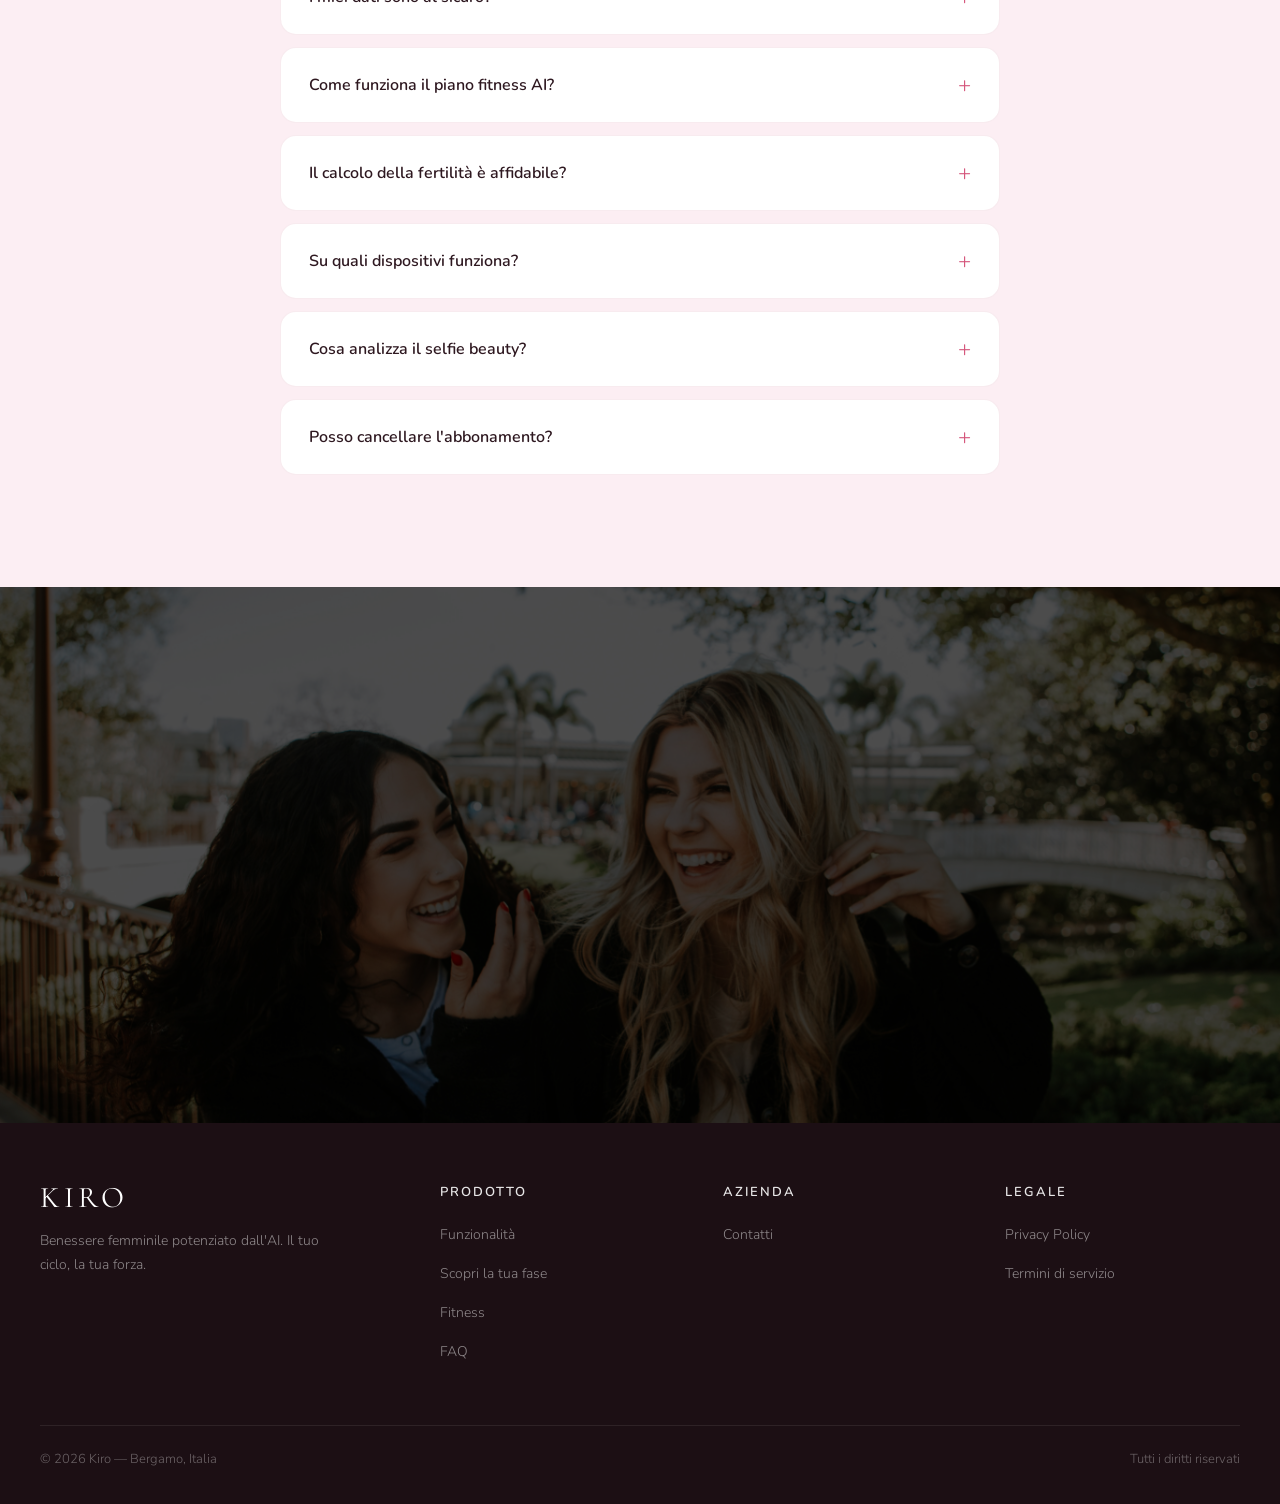
==== commit 8821bea1: "Nuova foto donna sera + sezione split immersiva" ====
--- a/index.html
+++ b/index.html
@@ -187,51 +187,28 @@
         <p>I tuoi dati sono tuoi. <strong>Non li venderemo mai a nessuno. Mai.</strong></p>
     </div>
 
-    <section class="spotlight reveal">
-        <div class="container">
-            <div class="spotlight-grid">
-                <div class="spotlight-img">
-                    <img src="images/selfie-caffe.png" alt="Donna sorridente al caffè con il telefono in mano">
-                </div>
-                <div class="spotlight-text">
-                    <span class="tag">Sei tu, ogni giorno</span>
-                    <h2>Inizia la giornata <em>ascoltandoti</em></h2>
-                    <p>Un caffè, un selfie, due minuti per te. Kiro ti racconta come stai davvero: la tua pelle, la tua energia, il tuo umore — tutto in sintonia con la tua fase. Nessun giudizio, solo consapevolezza.</p>
-                    <div class="spotlight-tags">
-                        <span class="chip">
-                            <svg width="16" height="16" viewBox="0 0 36 36" fill="none" stroke="#D4547A" stroke-width="1.8" stroke-linecap="round" stroke-linejoin="round" aria-hidden="true">
-                                <ellipse cx="18" cy="10" rx="3.5" ry="6"/>
-                                <ellipse cx="18" cy="26" rx="3.5" ry="6"/>
-                                <ellipse cx="10" cy="18" rx="6" ry="3.5"/>
-                                <ellipse cx="26" cy="18" rx="6" ry="3.5"/>
-                                <g transform="rotate(45 18 18)">
-                                    <ellipse cx="18" cy="10" rx="3" ry="5"/>
-                                    <ellipse cx="18" cy="26" rx="3" ry="5"/>
-                                    <ellipse cx="10" cy="18" rx="5" ry="3"/>
-                                    <ellipse cx="26" cy="18" rx="5" ry="3"/>
-                                </g>
-                                <circle cx="18" cy="18" r="2" fill="#D4547A"/>
-                            </svg>
-                            Beauty AI
-                        </span>
-                        <span class="chip">
-                            <svg width="16" height="16" viewBox="0 0 24 24" fill="none" stroke="#D4547A" stroke-width="2" stroke-linecap="round" stroke-linejoin="round" aria-hidden="true">
-                                <rect x="4" y="3" width="16" height="18" rx="2"/>
-                                <path d="M7 3v18"/>
-                                <path d="M11 8h6"/>
-                                <path d="M11 12h6"/>
-                                <path d="M11 16h4"/>
-                            </svg>
-                            Diario smart
-                        </span>
-                        <span class="chip">
-                            <svg width="16" height="16" viewBox="0 0 24 24" fill="none" stroke="#D4547A" stroke-width="2" stroke-linecap="round" stroke-linejoin="round" aria-hidden="true">
-                                <path d="M13 3L4 14h7l-1 7 9 -11h-7l1 -7z"/>
-                            </svg>
-                            Energia
-                        </span>
-                    </div>
-                </div>
+    <section class="split" id="ascoltati">
+        <div class="split-img">
+            <img src="images/donna-sera.jpg" alt="Donna che si prende un momento per sé la sera in città">
+        </div>
+        <div class="split-text">
+            <div class="split-text-inner reveal">
+                <span class="tag">Il tuo momento</span>
+                <h2>Prenditi un momento <em>per te</em></h2>
+                <ul class="split-points">
+                    <li>
+                        <span class="dot"></span>
+                        Kiro ti racconta come stai davvero: pelle, energia, umore — in sintonia con la tua fase
+                    </li>
+                    <li>
+                        <span class="dot"></span>
+                        Nessun giudizio, solo consapevolezza
+                    </li>
+                    <li>
+                        <span class="dot"></span>
+                        Due minuti al giorno per conoscerti meglio
+                    </li>
+                </ul>
             </div>
         </div>
     </section>
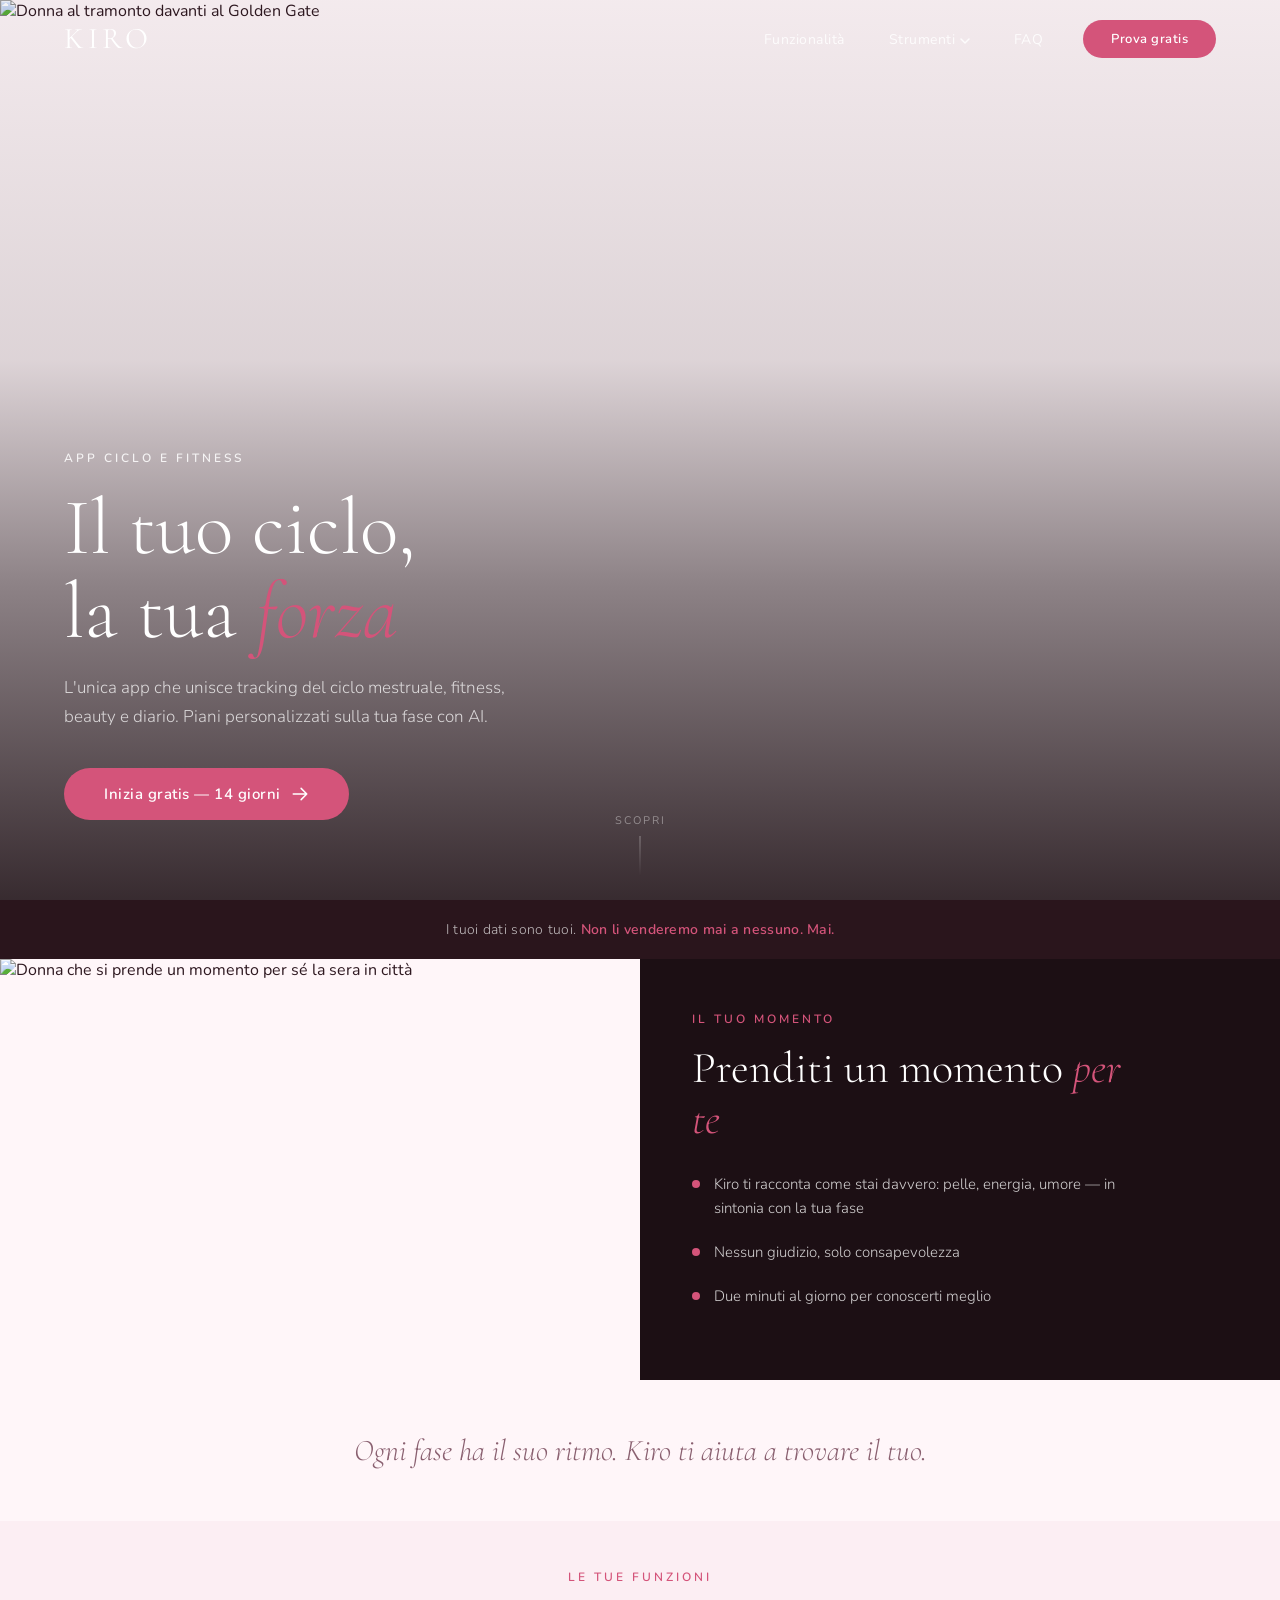
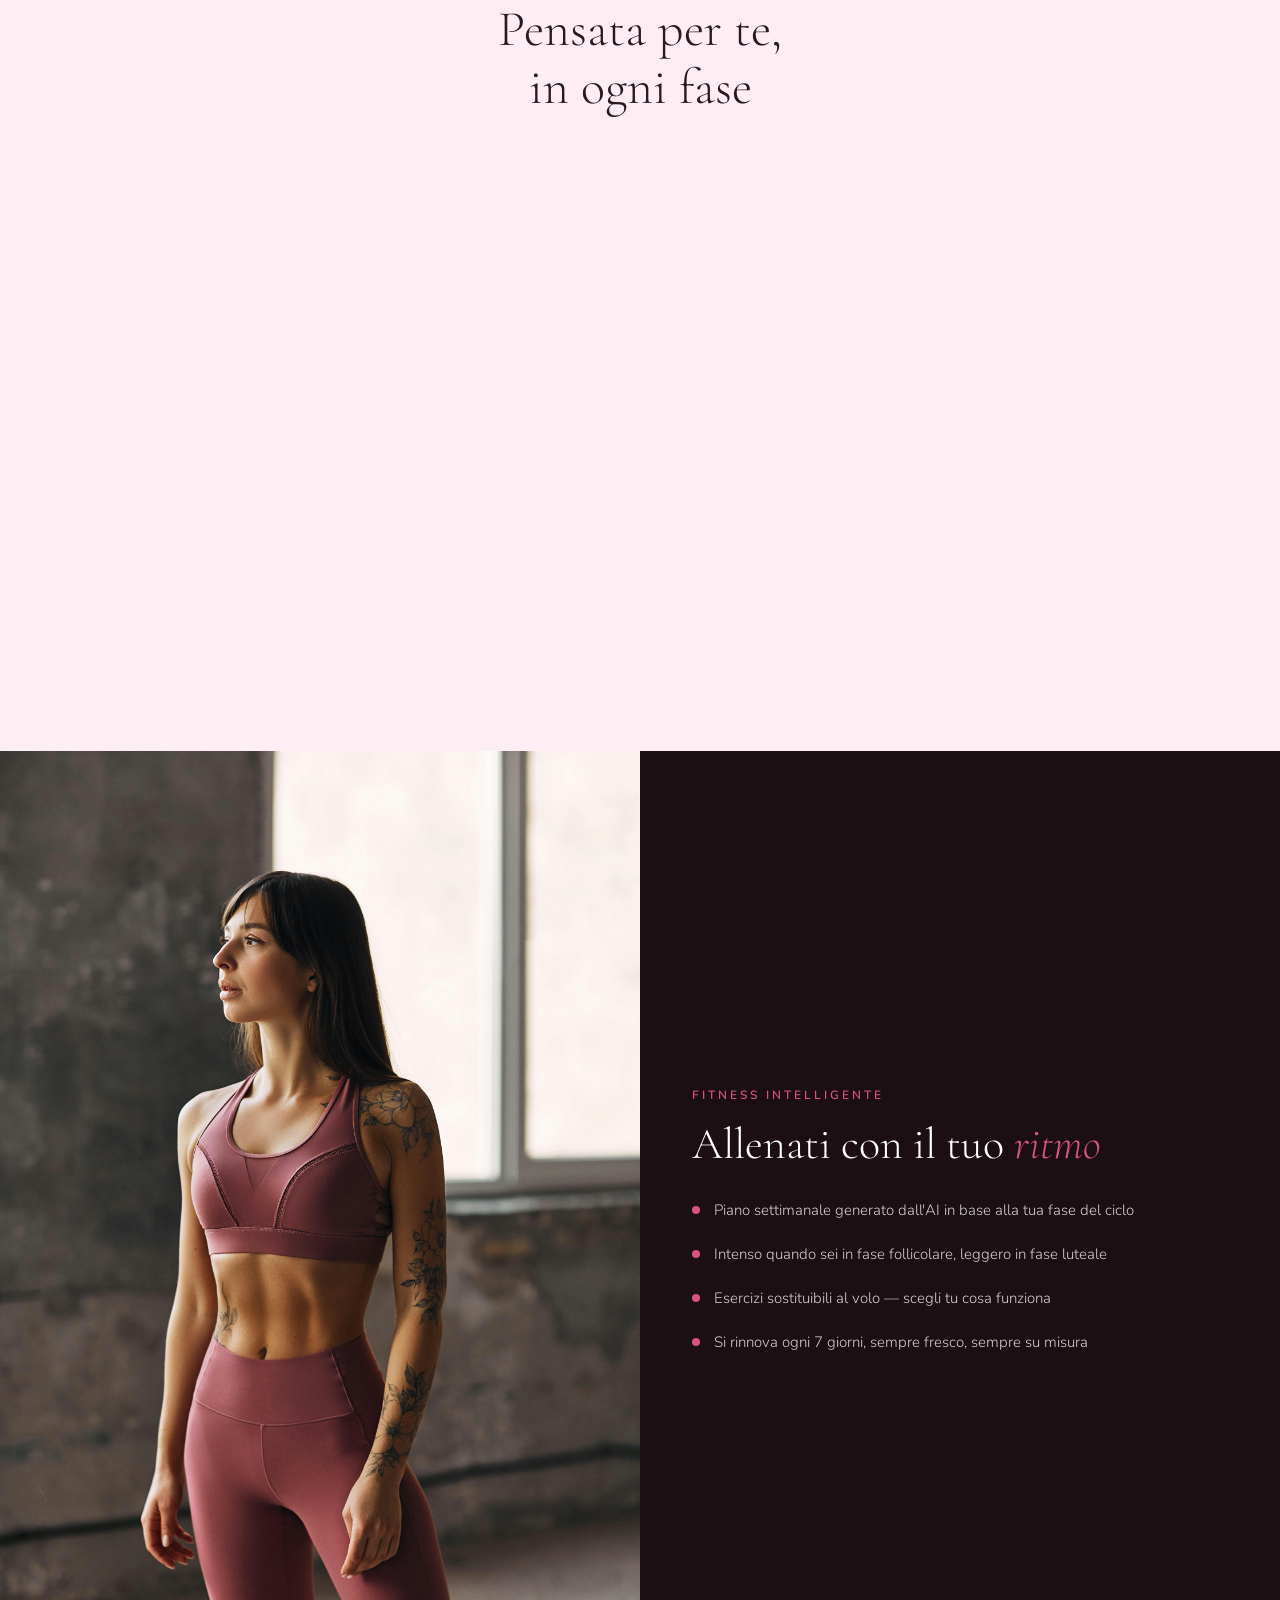
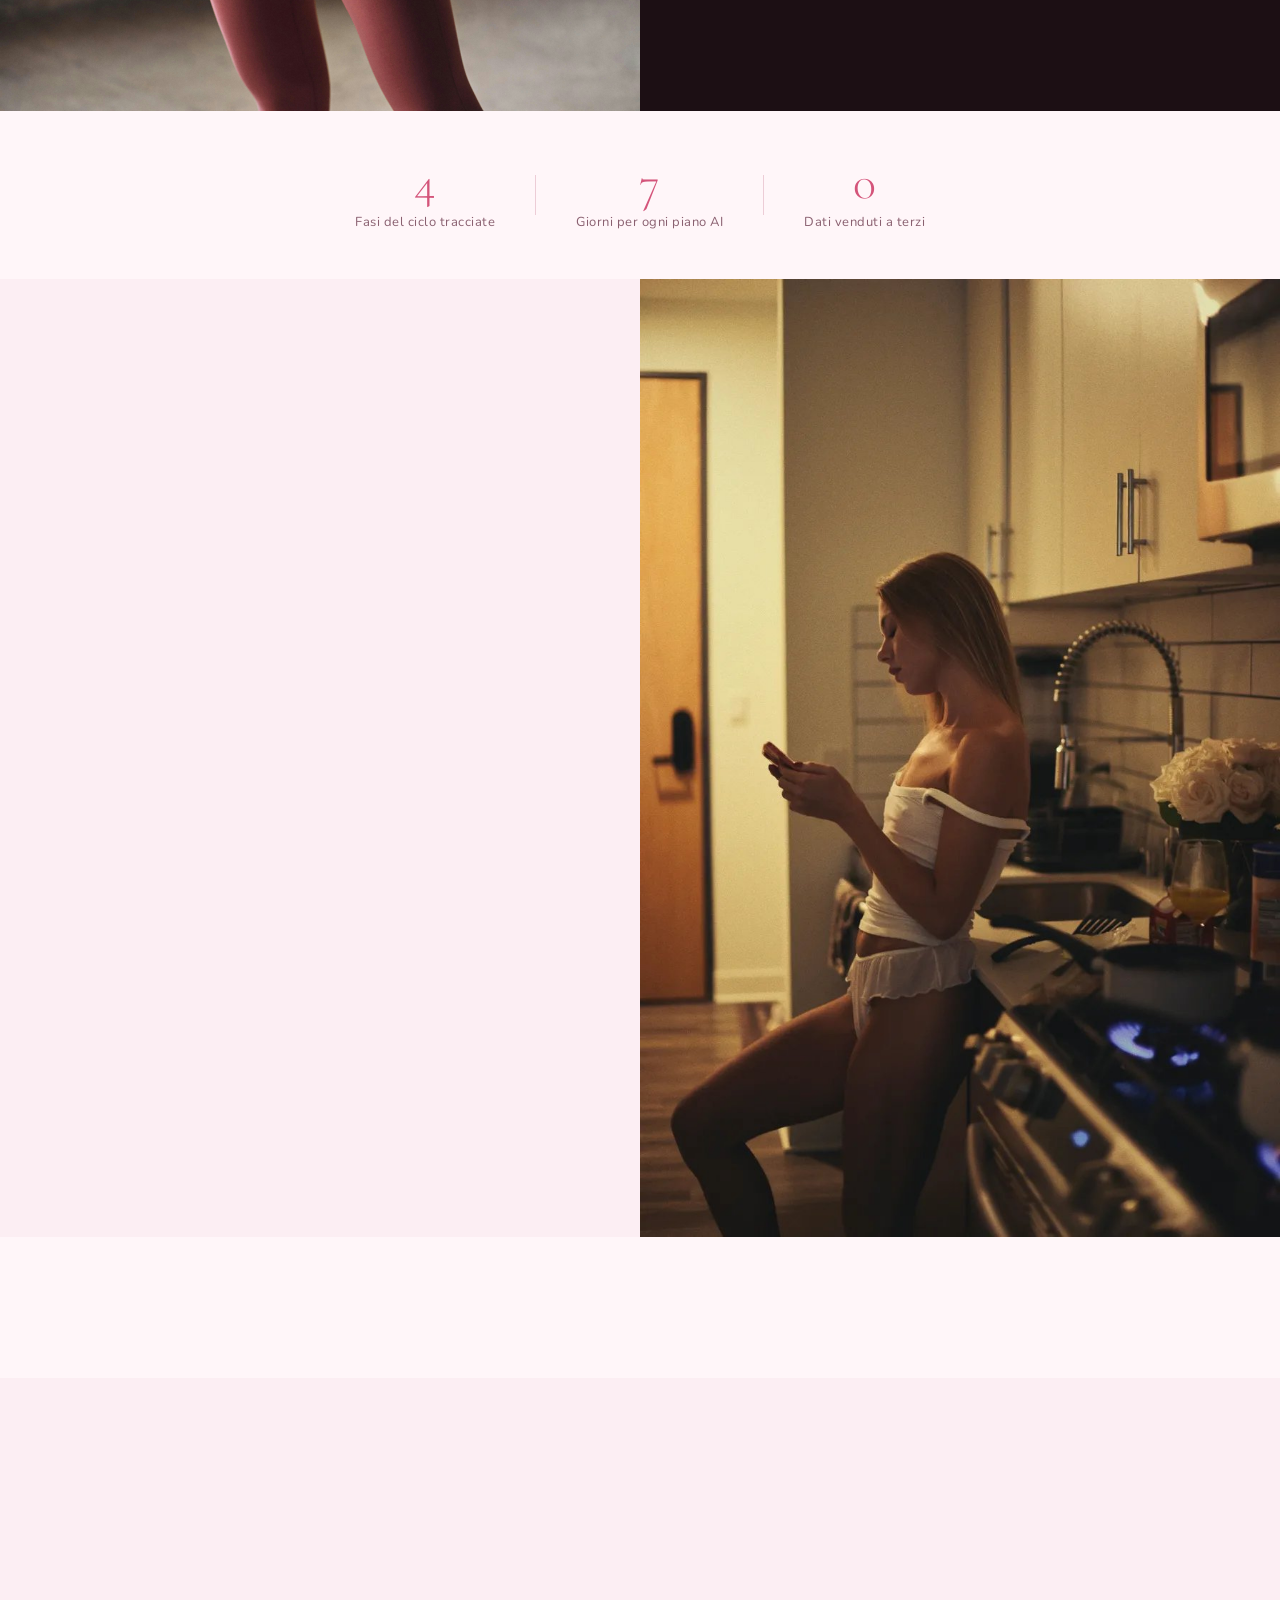
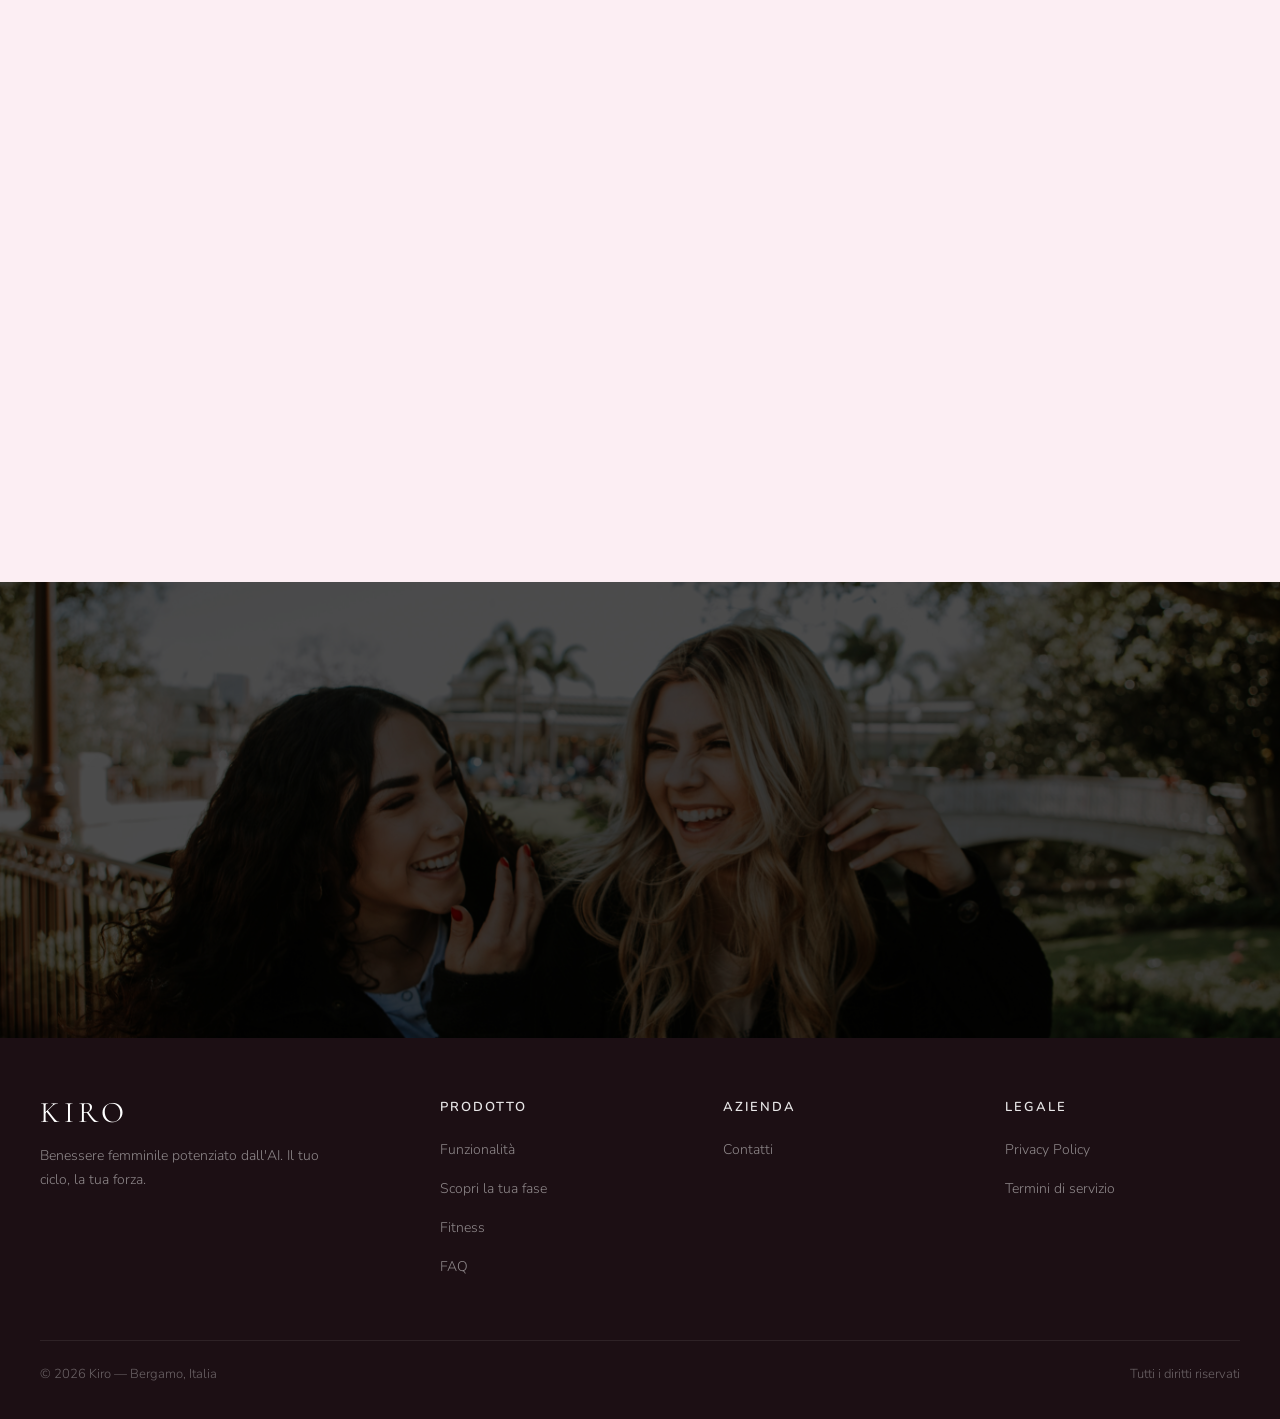
==== commit 2c2a794d: "Bridge eleganti tra sezioni" ====
--- a/index.html
+++ b/index.html
@@ -213,6 +213,10 @@
         </div>
     </section>
 
+    <div class="section-bridge reveal">
+        <p class="bridge-text">Ogni fase ha il suo ritmo. Kiro ti aiuta a trovare il tuo.</p>
+    </div>
+
     <section class="features" id="features">
         <div class="features-header reveal">
             <span class="tag">Le tue funzioni</span>
@@ -334,6 +338,23 @@
         </div>
     </section>
 
+    <div class="section-stats reveal">
+        <div class="stat-item">
+            <span class="stat-number">4</span>
+            <span class="stat-label">Fasi del ciclo tracciate</span>
+        </div>
+        <div class="stat-divider"></div>
+        <div class="stat-item">
+            <span class="stat-number">7</span>
+            <span class="stat-label">Giorni per ogni piano AI</span>
+        </div>
+        <div class="stat-divider"></div>
+        <div class="stat-item">
+            <span class="stat-number">0</span>
+            <span class="stat-label">Dati venduti a terzi</span>
+        </div>
+    </div>
+
     <section class="split split-reverse" id="liberta">
         <div class="split-img">
             <img src="images/cucina-sera.png" alt="Donna la sera, in un momento per sé">
@@ -346,6 +367,10 @@
             </div>
         </div>
     </section>
+
+    <div class="section-bridge reveal">
+        <p class="bridge-text">Hai domande? Siamo qui per te.</p>
+    </div>
 
     <section class="faq" id="faq">
         <div class="faq-header reveal">
@@ -451,7 +476,7 @@
             <div class="footer-col">
                 <h4>Azienda</h4>
                 <ul>
-                    <li><a href="mailto:hello@getkiroo.com">Contatti</a></li>
+                    <li><a href="mailto:kiroforwoman@gmail.com">Contatti</a></li>
                 </ul>
             </div>
             <div class="footer-col">
--- a/css/base.css
+++ b/css/base.css
@@ -75,4 +75,61 @@
 @keyframes scrollPulse {
     0%, 100% { opacity: 0.4; transform: scaleY(1); }
     50% { opacity: 1; transform: scaleY(1.2); }
+}
+
+/* Section bridges */
+.section-bridge {
+    padding: 48px 24px;
+    text-align: center;
+}
+
+.bridge-text {
+    font-family: var(--font-display);
+    font-size: clamp(22px, 3vw, 30px);
+    font-weight: 300;
+    font-style: italic;
+    color: var(--text-secondary);
+    max-width: 600px;
+    margin: 0 auto;
+    line-height: 1.5;
+}
+
+/* Section stats */
+.section-stats {
+    display: flex;
+    justify-content: center;
+    align-items: center;
+    gap: 40px;
+    padding: 48px 24px;
+    text-align: center;
+    flex-wrap: wrap;
+}
+
+.stat-item {
+    display: flex;
+    flex-direction: column;
+    align-items: center;
+    gap: 6px;
+}
+
+.stat-number {
+    font-family: var(--font-display);
+    font-size: 48px;
+    font-weight: 300;
+    color: var(--accent);
+    line-height: 1;
+}
+
+.stat-label {
+    font-family: var(--font-body);
+    font-size: 13px;
+    font-weight: 400;
+    color: var(--text-secondary);
+    letter-spacing: 0.5px;
+}
+
+.stat-divider {
+    width: 1px;
+    height: 40px;
+    background: var(--muted);
 }
--- a/css/hero.css
+++ b/css/hero.css
@@ -48,7 +48,7 @@
     font-weight: 600;
     letter-spacing: 3px;
     text-transform: uppercase;
-    color: var(--accent);
+    color: rgba(255,255,255,0.85);
     margin-bottom: 20px;
     opacity: 0;
     animation: fadeUp 0.8s 0.3s forwards;
--- a/css/sections.css
+++ b/css/sections.css
@@ -1,86 +1,11 @@
-.spotlight {
-    padding: 100px 24px;
-}
-
-.spotlight-grid {
-    display: grid;
-    grid-template-columns: 1fr 1fr;
-    gap: 48px;
-    align-items: center;
-    max-width: 1000px;
-    margin: 0 auto;
-}
-
-.spotlight-img {
-    border-radius: 20px;
-    overflow: hidden;
-}
-
-.spotlight-img img {
-    width: 100%;
-    height: 100%;
-    object-fit: cover;
-    border-radius: 20px;
-    transition: transform 0.7s cubic-bezier(0.22, 1, 0.36, 1);
-}
-
-.spotlight-img:hover img { transform: scale(1.03); }
-
-.spotlight-text h2 {
-    font-family: var(--font-display);
-    font-weight: 300;
-    font-size: clamp(28px, 4vw, 40px);
-    color: var(--text);
-    line-height: 1.15;
-    margin-bottom: 18px;
-}
-
-.spotlight-text h2 em {
-    font-style: italic;
-    color: var(--accent);
-}
-
-.spotlight-text p {
-    font-family: var(--font-body);
-    font-size: 15px;
-    font-weight: 300;
-    color: var(--text-secondary);
-    line-height: 1.8;
-    margin-bottom: 24px;
-}
-
-.spotlight-tags {
-    display: flex;
-    gap: 10px;
-    flex-wrap: wrap;
-}
-
-.chip {
-    display: inline-flex;
-    align-items: center;
-    gap: 8px;
-    background: var(--soft);
-    color: var(--text);
-    font-family: var(--font-body);
-    font-size: 13px;
-    font-weight: 500;
-    padding: 8px 16px;
-    border-radius: 50px;
-    border: 1px solid var(--muted);
-}
-
-.chip svg {
-    flex-shrink: 0;
-}
-
 .features {
-    padding: 100px 24px;
+    padding: 48px 24px;
     background: var(--soft);
 }
 
 .features-header {
     text-align: center;
-    margin-bottom: 64px;
+    margin-bottom: 32px;
 }
 
 .features-header h2 {
@@ -123,10 +48,7 @@
     margin-bottom: 20px;
 }
 
-.feature-icon svg {
-    width: 26px;
-    height: 26px;
-}
+.feature-icon svg { width: 26px; height: 26px; }
 
 .feature-card h3 {
     font-family: var(--font-display);
@@ -147,7 +69,6 @@
 .split {
     display: grid;
     grid-template-columns: 1fr 1fr;
-    min-height: 600px;
 }
 
 .split-img {
@@ -159,6 +80,7 @@
     width: 100%;
     height: 100%;
     object-fit: cover;
+    display: block;
     transition: transform 0.8s cubic-bezier(0.22, 1, 0.36, 1);
 }
 
@@ -168,7 +90,7 @@
     background: var(--dark);
     display: flex;
     align-items: center;
-    padding: 60px 64px;
+    padding: 52px 52px;
 }
 
 .split-text-inner { max-width: 460px; }
@@ -225,4 +147,20 @@
     font-weight: 300;
     color: var(--text-secondary);
     line-height: 1.8;
-}+}
+
+.chip {
+    display: inline-flex;
+    align-items: center;
+    gap: 8px;
+    background: var(--soft);
+    color: var(--text);
+    font-family: var(--font-body);
+    font-size: 13px;
+    font-weight: 500;
+    padding: 8px 16px;
+    border-radius: 50px;
+    border: 1px solid var(--muted);
+}
+
+.chip svg { flex-shrink: 0; }
--- a/css/faq.css
+++ b/css/faq.css
@@ -1,14 +1,11 @@
-/* ═══════════════════════════════════════
-   FAQ
-   ═══════════════════════════════════════ */
 .faq {
-    padding: 100px 24px;
+    padding: 48px 24px;
     background: var(--soft);
 }
 
 .faq-header {
     text-align: center;
-    margin-bottom: 56px;
+    margin-bottom: 32px;
 }
 
 .faq-header h2 {
--- a/css/footer.css
+++ b/css/footer.css
@@ -1,6 +1,6 @@
 .cta-final {
     position: relative;
-    padding: 120px 24px;
+    padding: 80px 24px;
     text-align: center;
     overflow: hidden;
 }
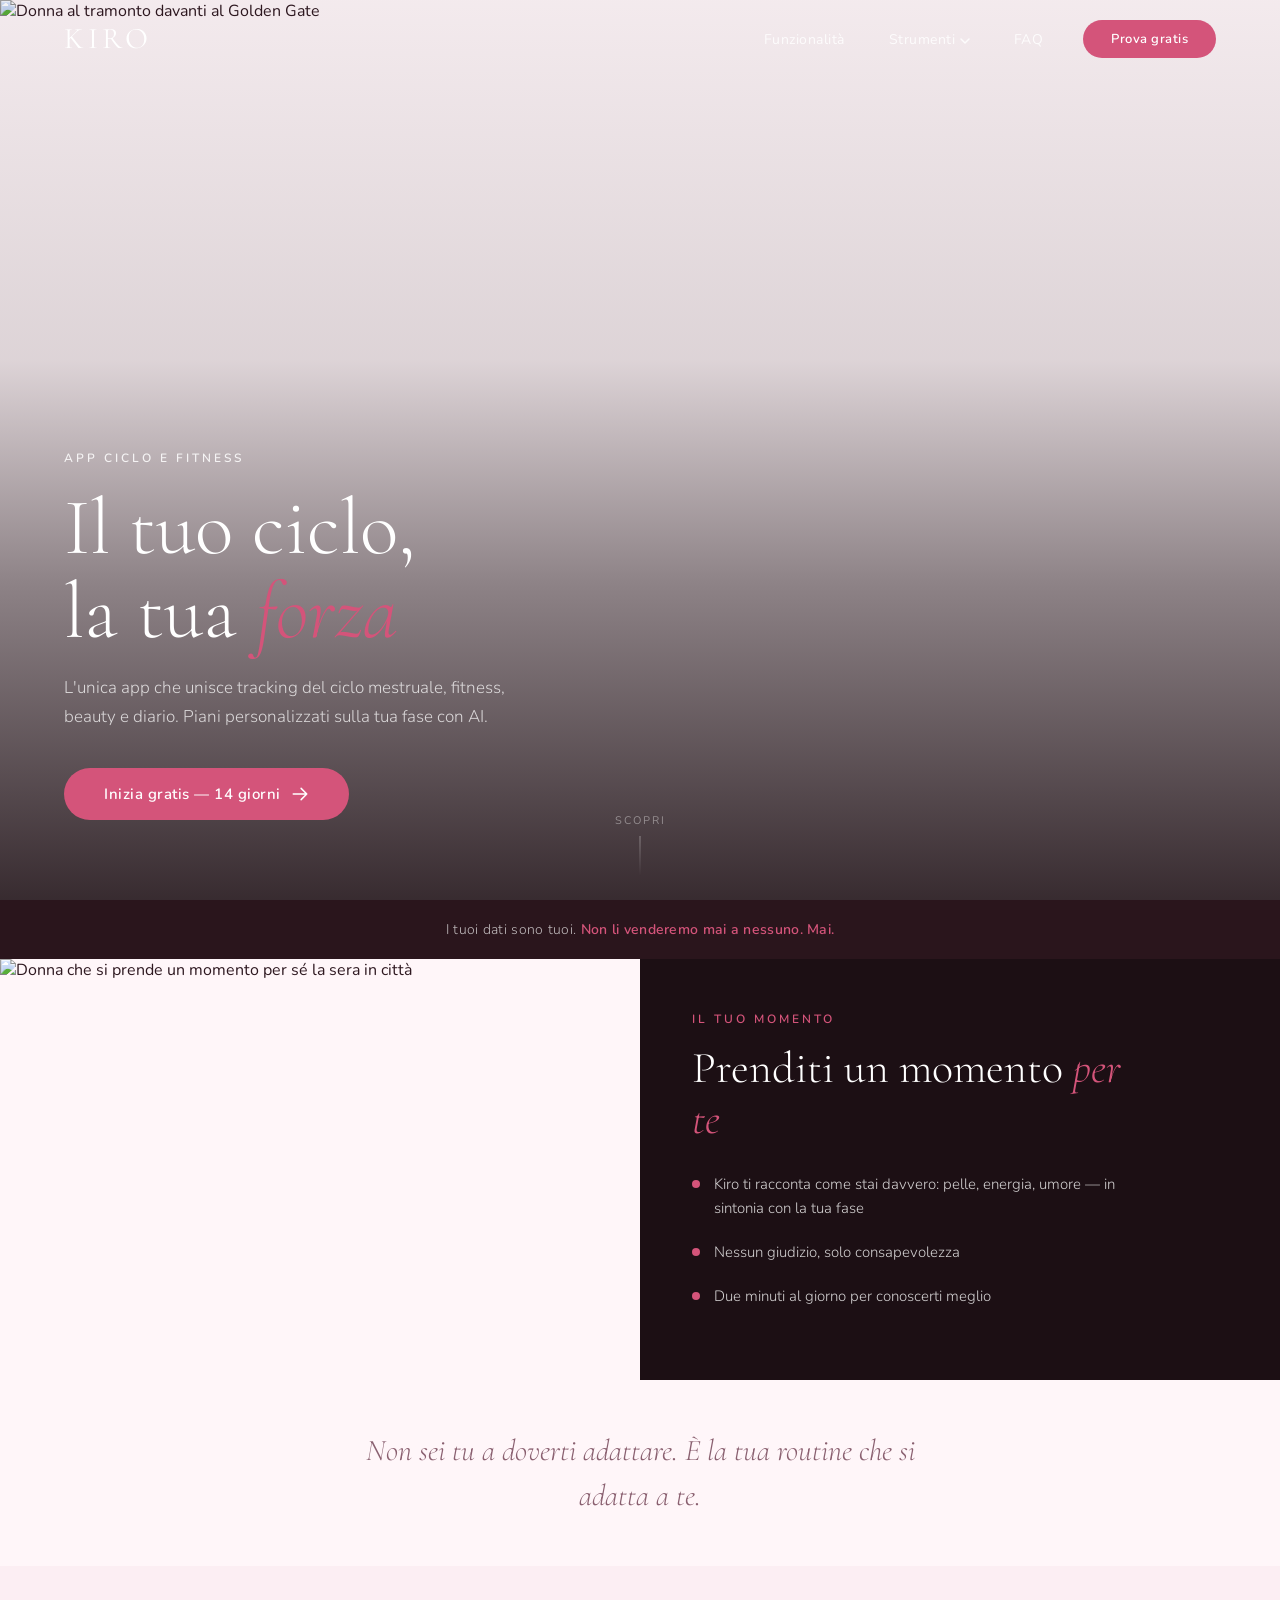
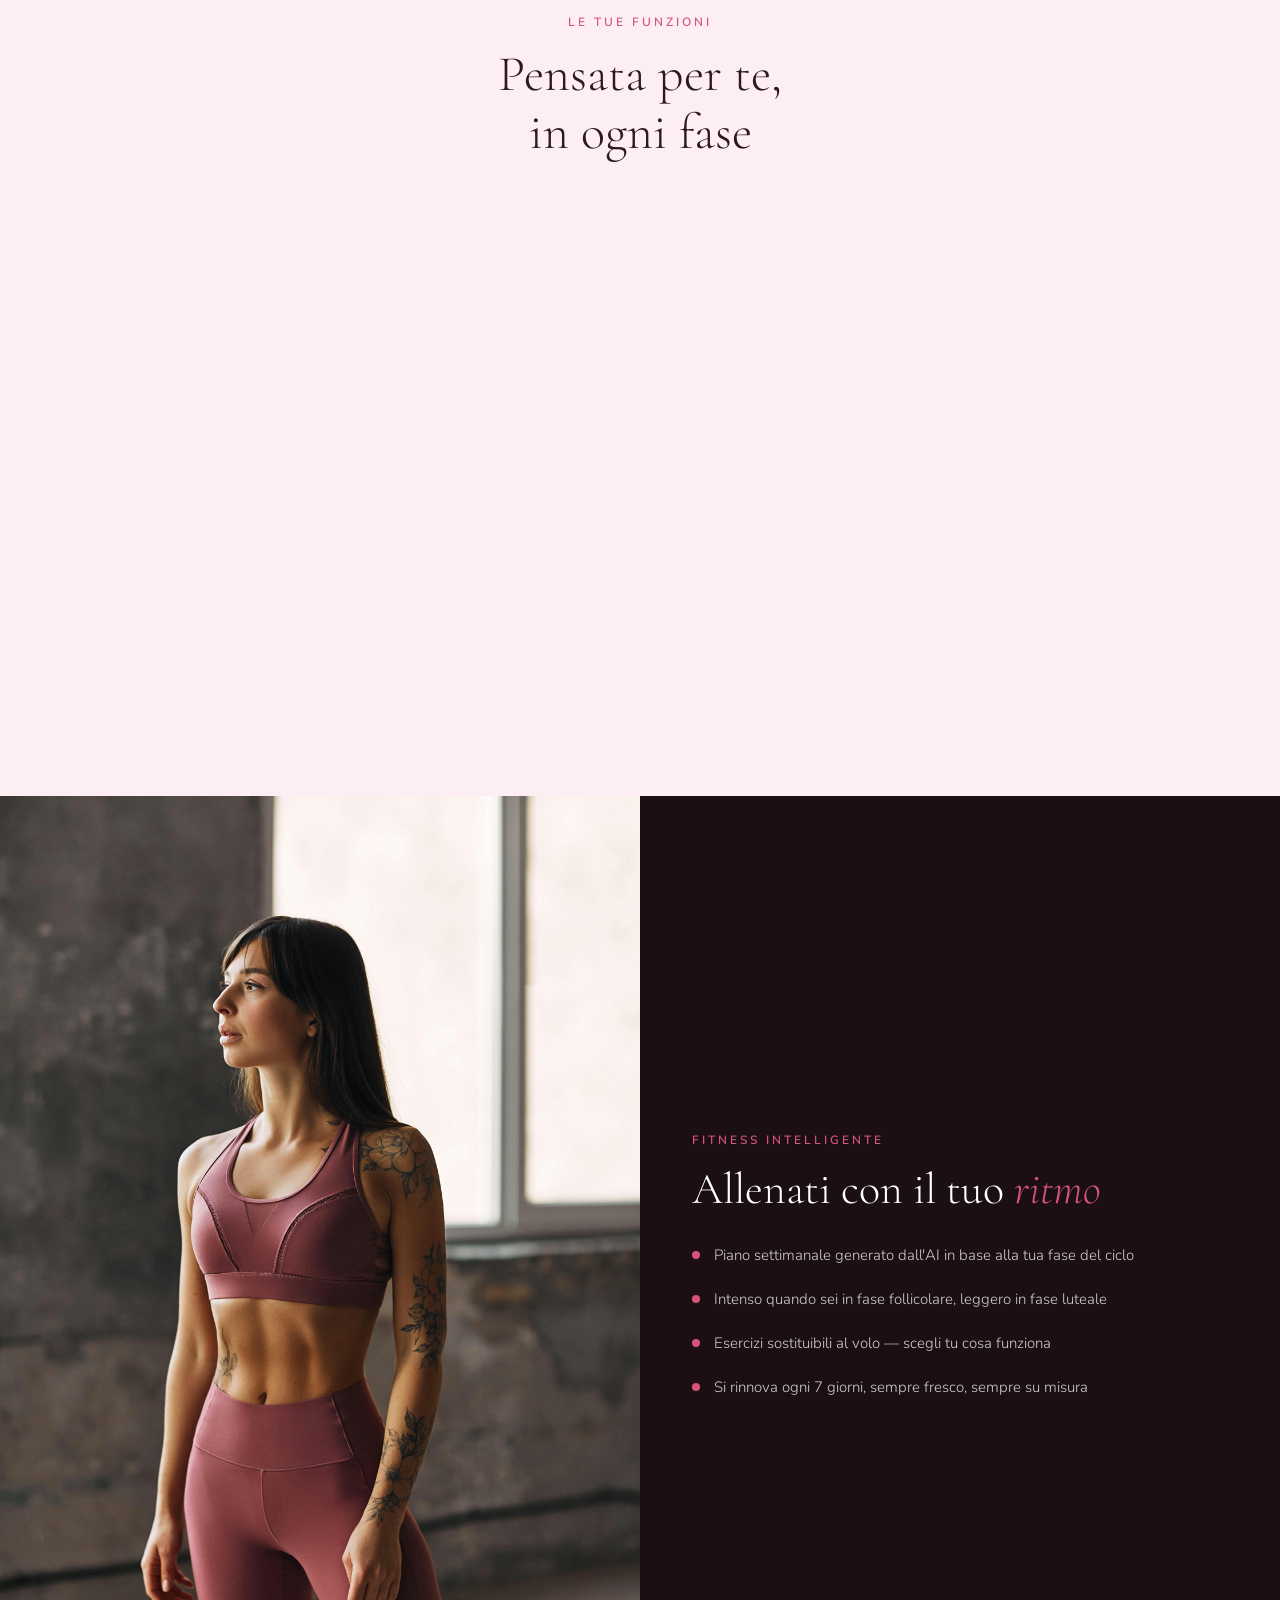
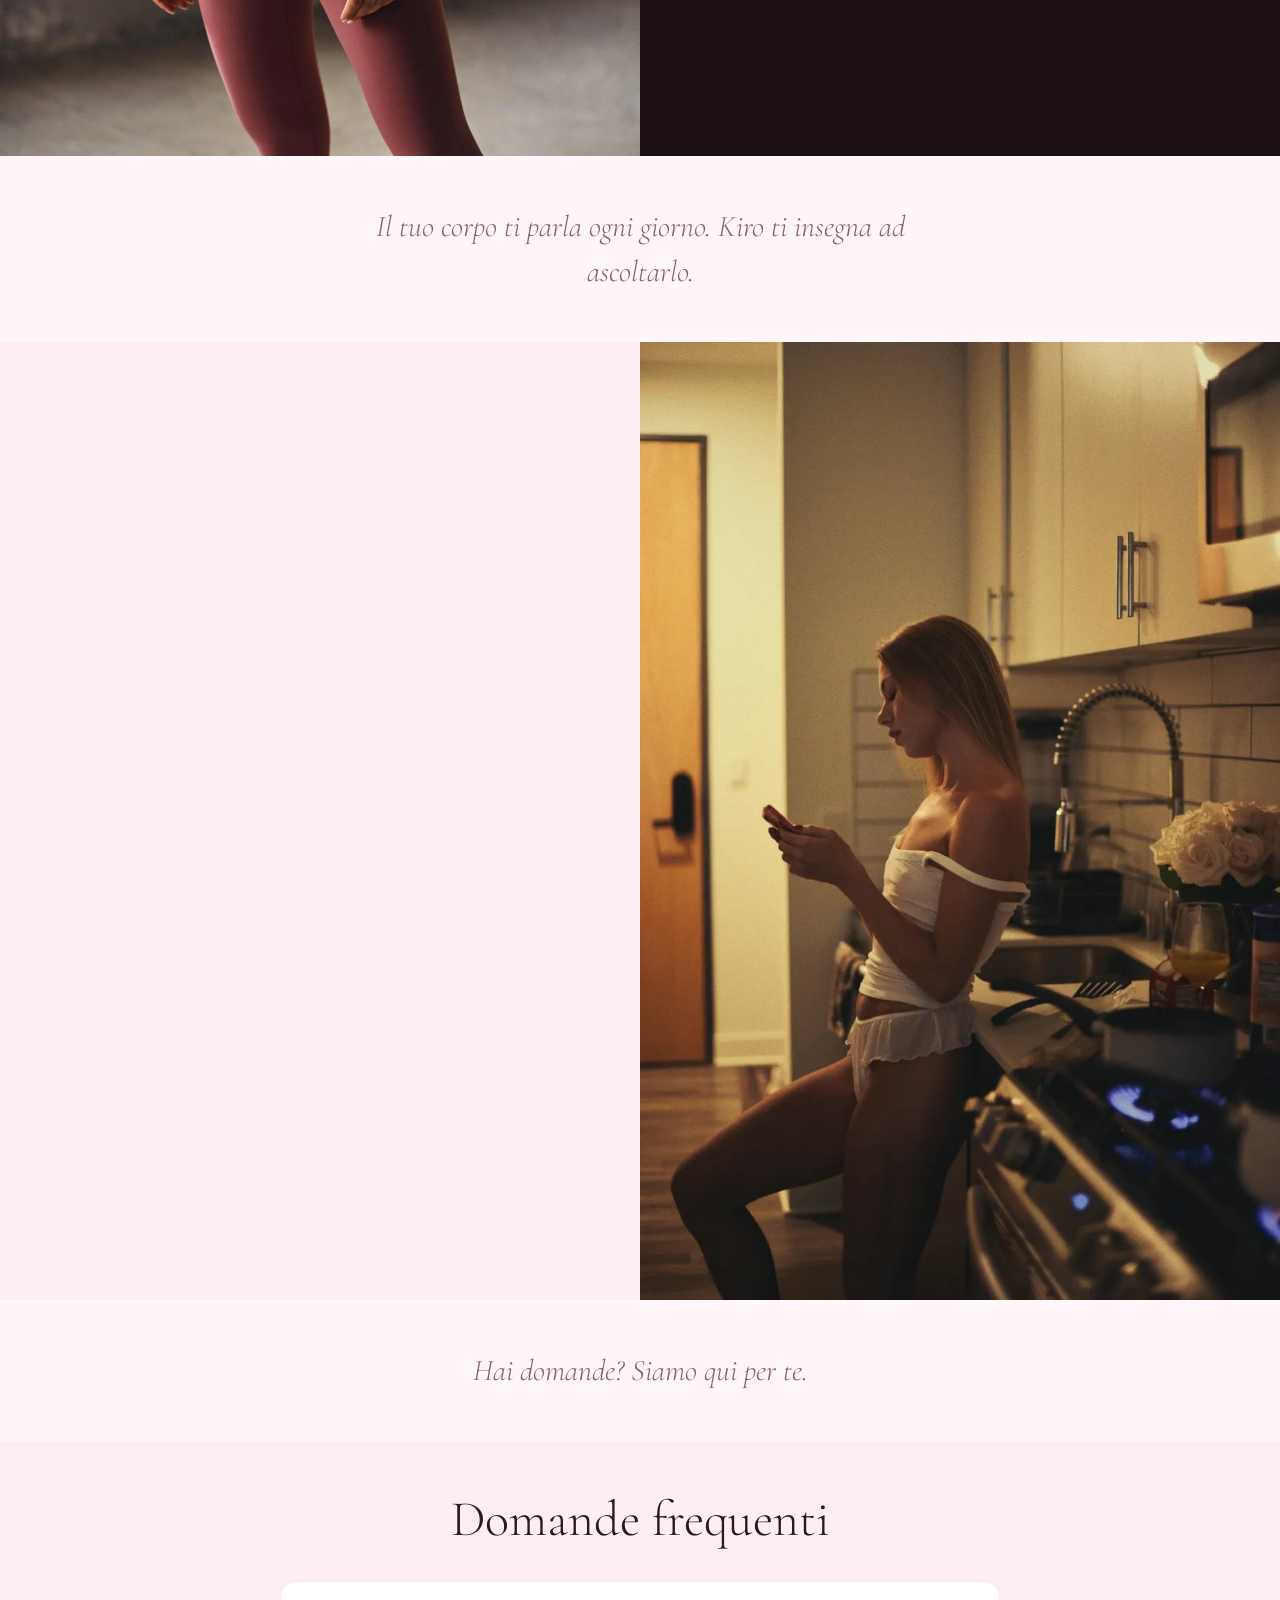
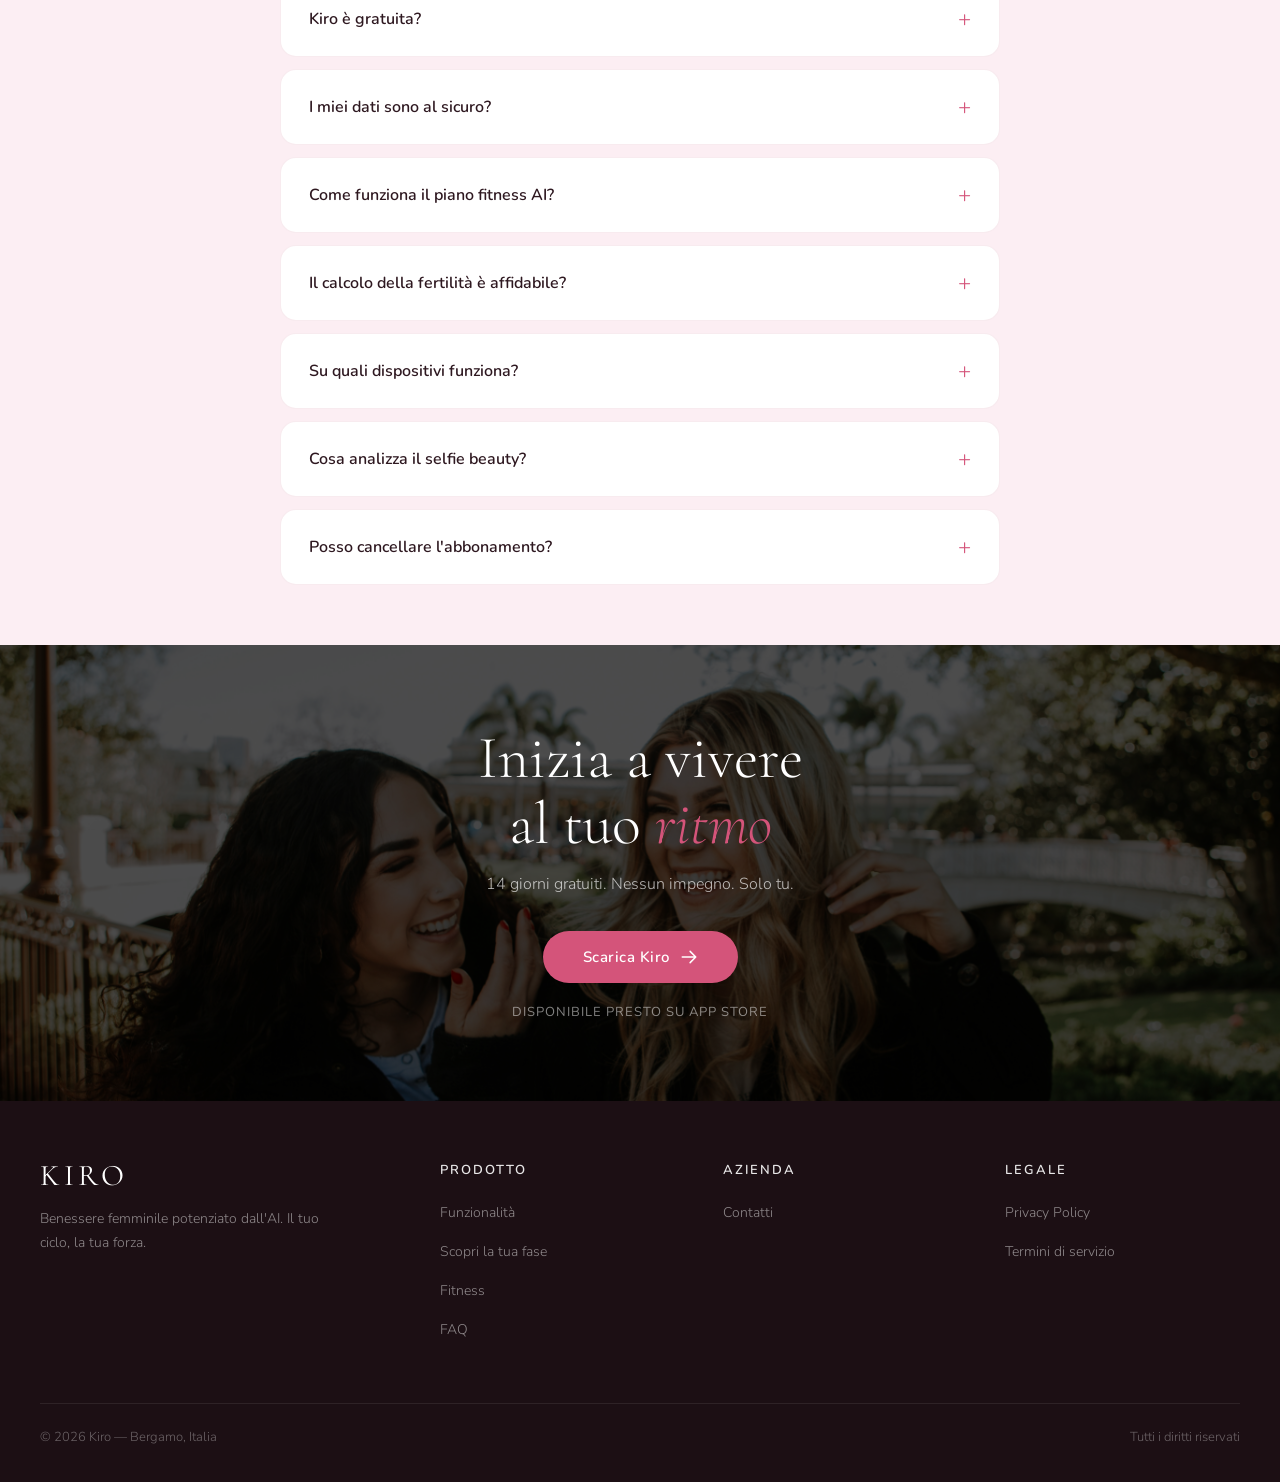
==== commit b49c6a95: "Bridge frasi friendly" ====
--- a/index.html
+++ b/index.html
@@ -214,7 +214,7 @@
     </section>
 
     <div class="section-bridge reveal">
-        <p class="bridge-text">Ogni fase ha il suo ritmo. Kiro ti aiuta a trovare il tuo.</p>
+        <p class="bridge-text">Non sei tu a doverti adattare. È la tua routine che si adatta a te.</p>
     </div>
 
     <section class="features" id="features">
@@ -338,21 +338,8 @@
         </div>
     </section>
 
-    <div class="section-stats reveal">
-        <div class="stat-item">
-            <span class="stat-number">4</span>
-            <span class="stat-label">Fasi del ciclo tracciate</span>
-        </div>
-        <div class="stat-divider"></div>
-        <div class="stat-item">
-            <span class="stat-number">7</span>
-            <span class="stat-label">Giorni per ogni piano AI</span>
-        </div>
-        <div class="stat-divider"></div>
-        <div class="stat-item">
-            <span class="stat-number">0</span>
-            <span class="stat-label">Dati venduti a terzi</span>
-        </div>
+    <div class="section-bridge reveal">
+        <p class="bridge-text">Il tuo corpo ti parla ogni giorno. Kiro ti insegna ad ascoltarlo.</p>
     </div>
 
     <section class="split split-reverse" id="liberta">
